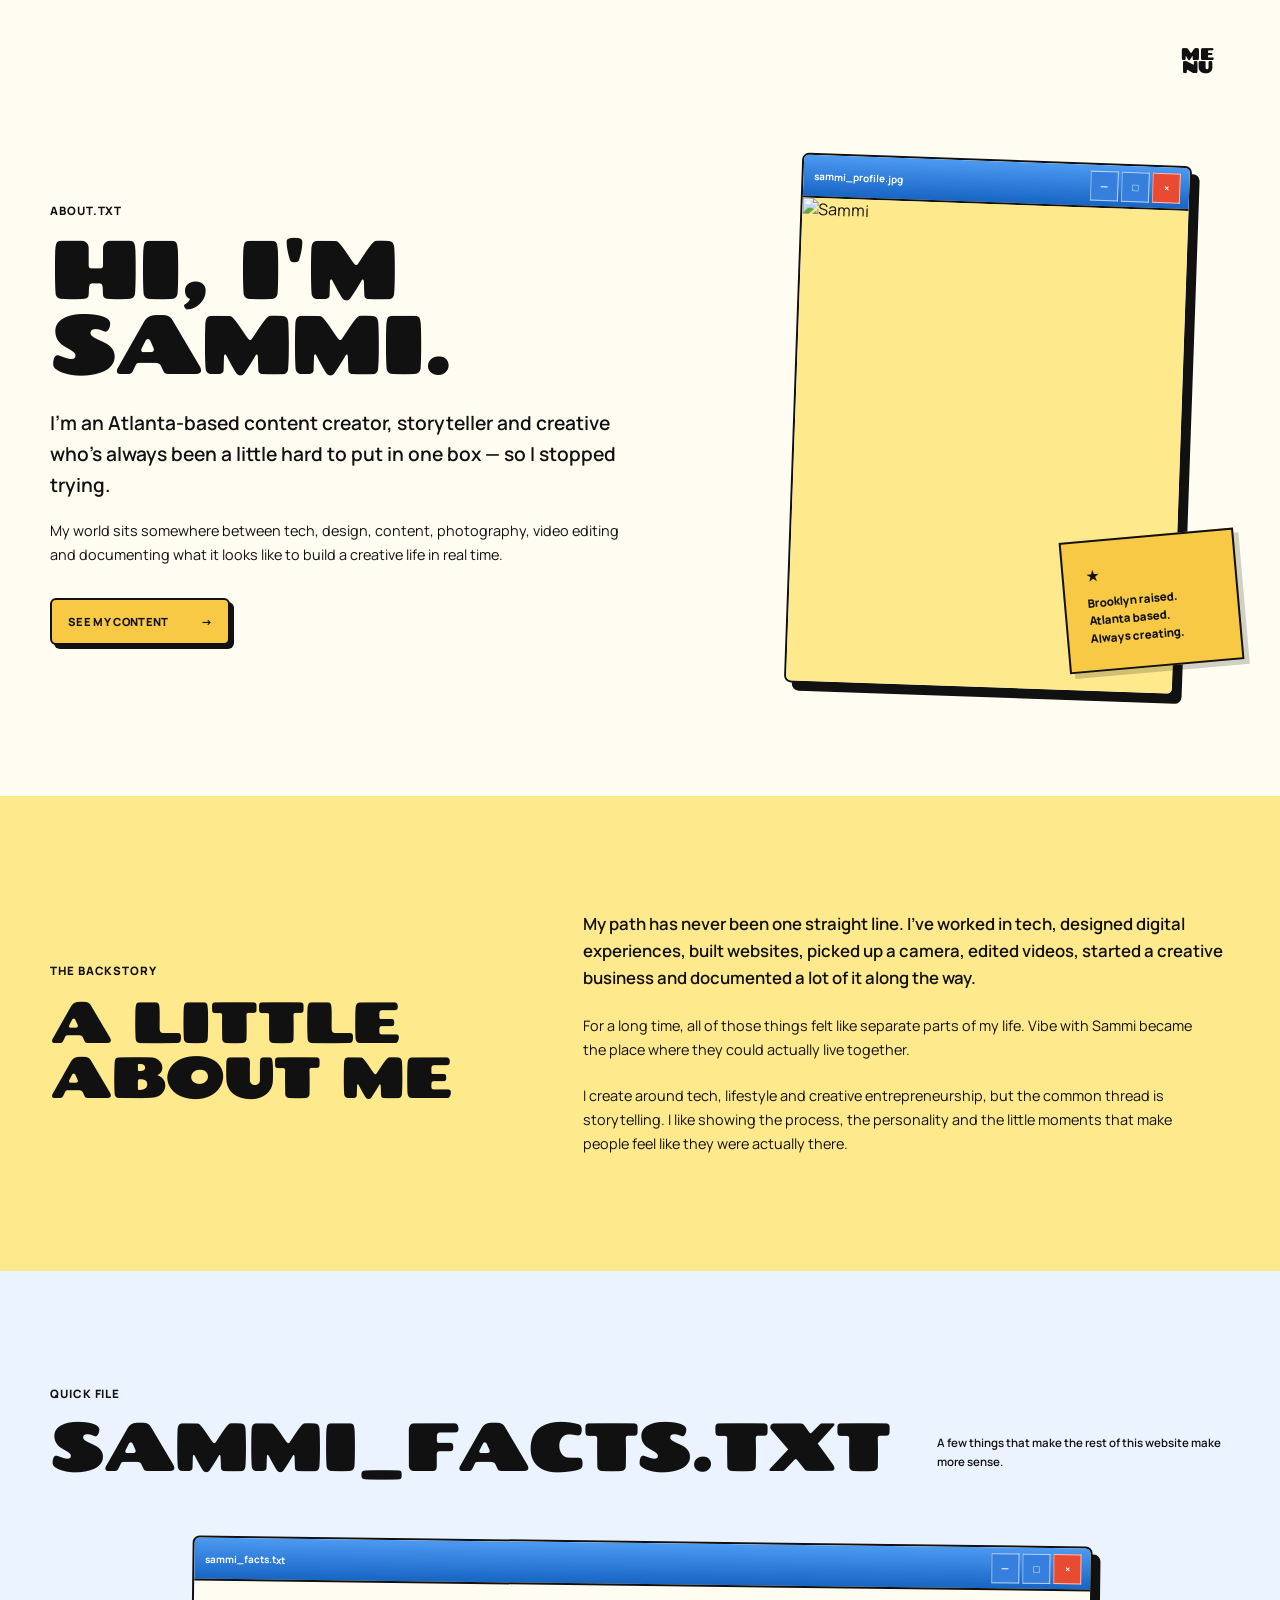
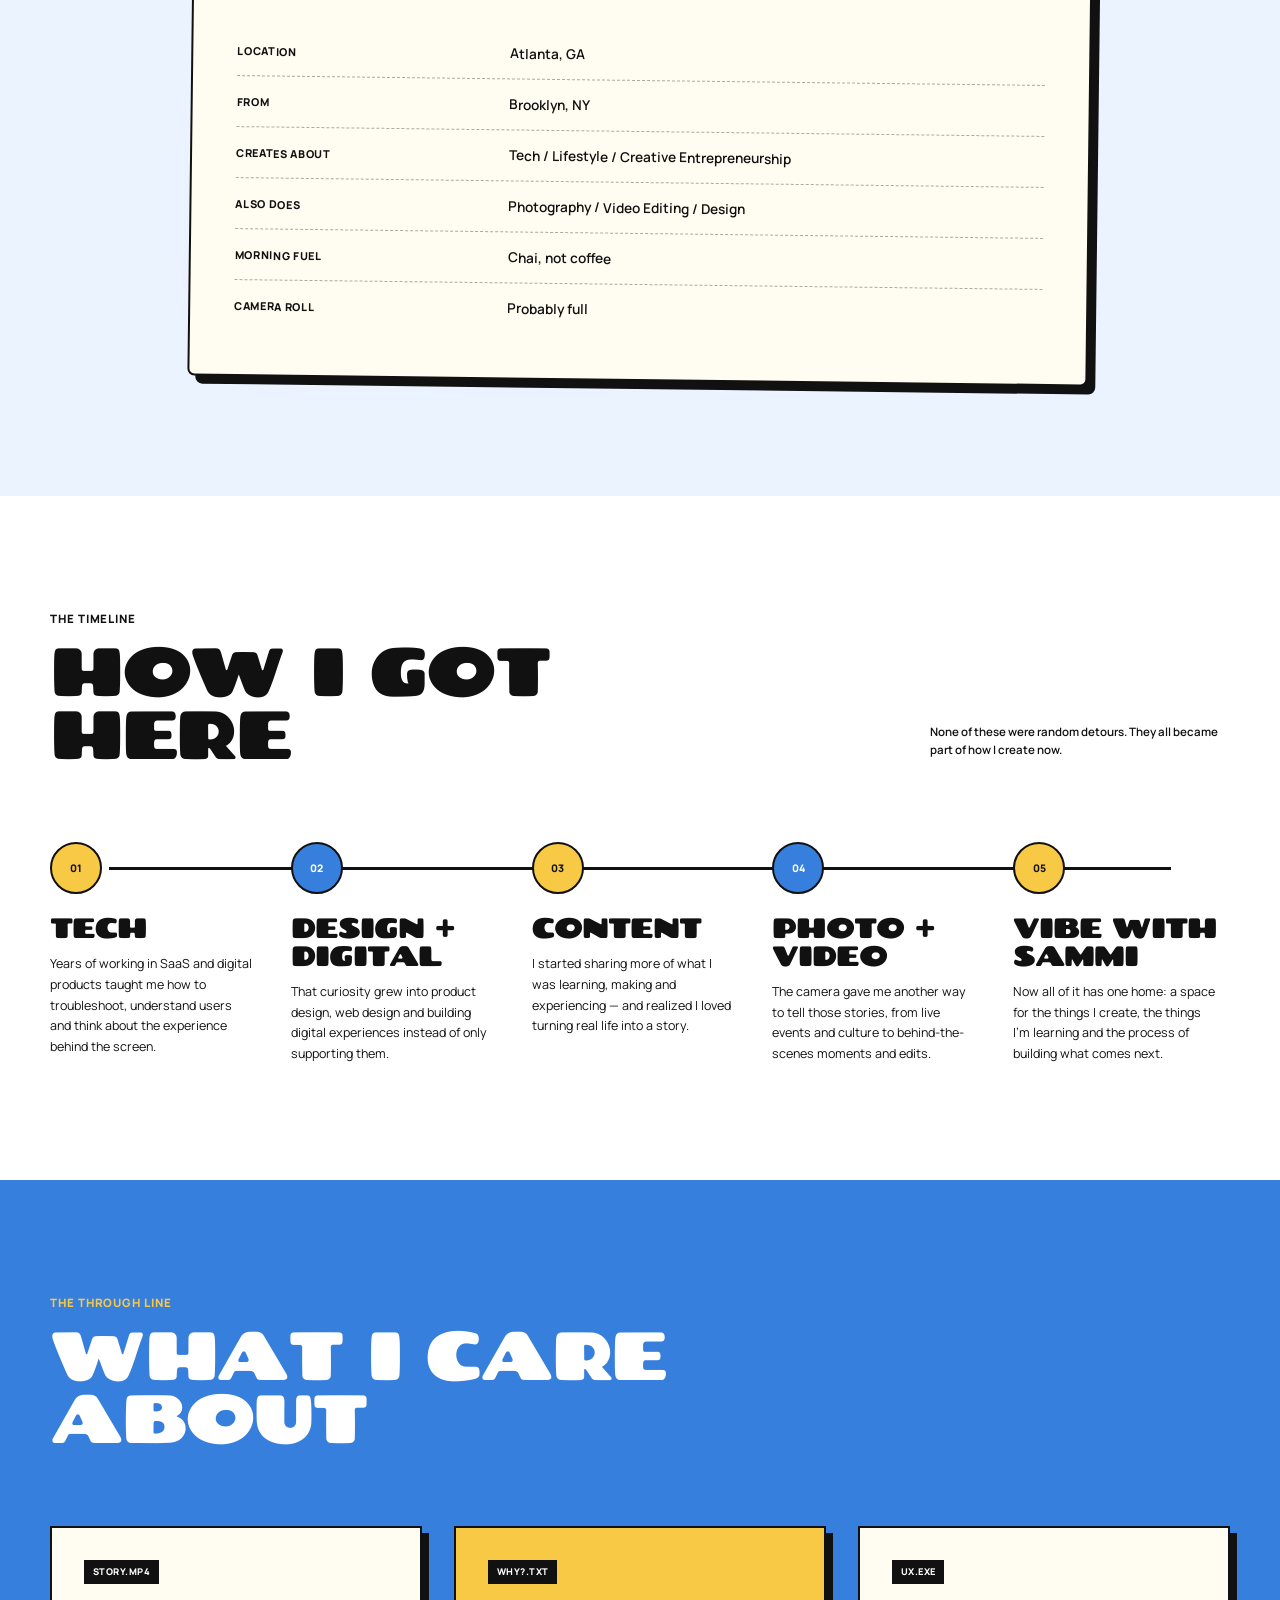
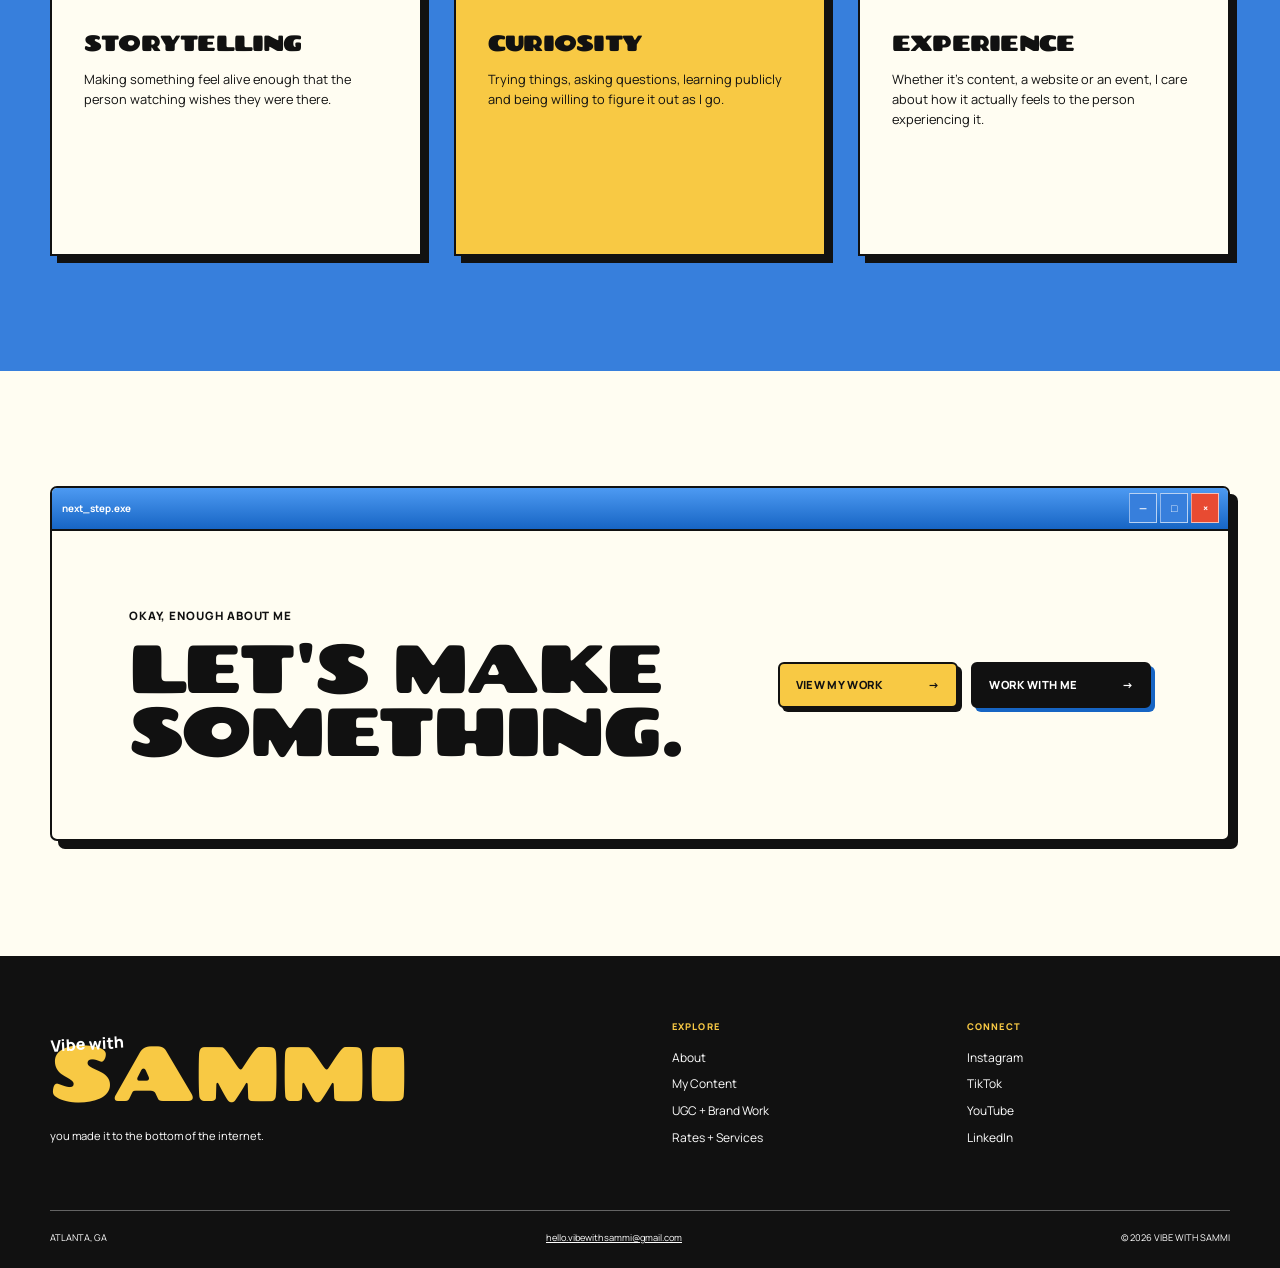
==== about.html @ 73b68e70 "about and content pages add" ====
<!DOCTYPE html>
<html lang="en">
<head>
  <meta charset="UTF-8">
  <meta name="viewport" content="width=device-width, initial-scale=1.0">
  <title>About | Vibe With Sammi</title>
  <link rel="preconnect" href="https://fonts.googleapis.com">
  <link rel="preconnect" href="https://fonts.gstatic.com" crossorigin>
  <link href="https://fonts.googleapis.com/css2?family=Chango&family=Manrope:wght@400;500;600;700;800&display=swap" rel="stylesheet">
  <link rel="stylesheet" href="style.css">
</head>
<body class="about-page">
  <header class="page-header">
<nav class="site-nav" aria-label="Main navigation">

      <div class="nav-shell">

        <div class="nav-panel" id="mainNav">

          <a href="index.html" class="nav-link">

            Home

          </a>

          <a href="about.html" class="nav-link active">

            About

          </a>

          <div class="nav-dropdown">

            <button

              class="nav-link recent-trigger"

              type="button"

              aria-expanded="false"

              aria-controls="recentWorkMenu"

            >

              Recent Work

              <span class="nav-arrow">⌄</span>

            </button>

            <div

              class="recent-dropdown"

              id="recentWorkMenu"

            >

              <a href="content.html">

                My Content

              </a>

              <a href="ugc.html">

                UGC + Brand Work

              </a>

            </div>

          </div>

          <a href="services.html" class="nav-link">

            Rates + Services

          </a>

          <a href="media-kit.html" class="nav-link">

            Media Kit

          </a>

          <a href="contact.html" class="nav-link">

            Contact

          </a>

        </div>

        <button

          class="menu-toggle"

          type="button"

          aria-label="Open navigation"

          aria-controls="mainNav"

          aria-expanded="false"

        >

          <span>ME</span>

          <span>NU</span>

        </button>

      </div>

    </nav>
  </header>

  <main class="page-main">
    <section class="page-hero about-page-hero">
      <div class="page-shell about-hero-grid">
        <div class="page-hero-copy">
          <span class="section-eyebrow">ABOUT.TXT</span>
          <h1>HI, I'M<br>SAMMI.</h1>
          <p class="lead-copy">I'm an Atlanta-based content creator, storyteller and creative who's always been a little hard to put in one box — so I stopped trying.</p>
          <p>My world sits somewhere between tech, design, content, photography, video editing and documenting what it looks like to build a creative life in real time.</p>
          <div class="button-row">
            <a href="content.html" class="xp-button">SEE MY CONTENT <span>→</span></a>
          </div>
        </div>
        <div class="about-hero-visual">
          <div class="xp-window about-profile-window">
            <div class="xp-window-bar">
              <span>sammi_profile.jpg</span>
              <div class="xp-window-controls" aria-hidden="true"><span>—</span><span>□</span><span>×</span></div>
            </div>
            <div class="about-profile-image">
              <img src="assets/images/sammi-about.jpg" alt="Sammi">
            </div>
          </div>
          <div class="sticky-note about-hero-note"><span>★</span><p>Brooklyn raised.<br>Atlanta based.<br>Always creating.</p></div>
        </div>
      </div>
    </section>

    <section class="page-section story-section">
      <div class="page-shell split-section">
        <div>
          <span class="section-eyebrow">THE BACKSTORY</span>
          <h2>A LITTLE<br>ABOUT ME</h2>
        </div>
        <div class="body-stack">
          <p class="lead-copy">My path has never been one straight line. I've worked in tech, designed digital experiences, built websites, picked up a camera, edited videos, started a creative business and documented a lot of it along the way.</p>
          <p>For a long time, all of those things felt like separate parts of my life. Vibe with Sammi became the place where they could actually live together.</p>
          <p>I create around tech, lifestyle and creative entrepreneurship, but the common thread is storytelling. I like showing the process, the personality and the little moments that make people feel like they were actually there.</p>
        </div>
      </div>
    </section>

    <section class="page-section facts-section">
      <div class="page-shell">
        <div class="section-heading-row">
          <div><span class="section-eyebrow">QUICK FILE</span><h2>SAMMI_FACTS.TXT</h2></div>
          <p class="section-side-copy">A few things that make the rest of this website make more sense.</p>
        </div>
        <div class="xp-window facts-window">
          <div class="xp-window-bar">
            <span>sammi_facts.txt</span>
            <div class="xp-window-controls" aria-hidden="true"><span>—</span><span>□</span><span>×</span></div>
          </div>
          <dl class="facts-list">
            <div><dt>LOCATION</dt><dd>Atlanta, GA</dd></div>
            <div><dt>FROM</dt><dd>Brooklyn, NY</dd></div>
            <div><dt>CREATES ABOUT</dt><dd>Tech / Lifestyle / Creative Entrepreneurship</dd></div>
            <div><dt>ALSO DOES</dt><dd>Photography / Video Editing / Design</dd></div>
            <div><dt>MORNING FUEL</dt><dd>Chai, not coffee</dd></div>
            <div><dt>CAMERA ROLL</dt><dd>Probably full</dd></div>
          </dl>
        </div>
      </div>
    </section>

    <section class="page-section journey-section">
      <div class="page-shell">
        <div class="section-heading-row">
          <div><span class="section-eyebrow">THE TIMELINE</span><h2>HOW I GOT<br>HERE</h2></div>
          <p class="section-side-copy">None of these were random detours. They all became part of how I create now.</p>
        </div>
        <div class="journey-track">
          <article class="journey-step"><span class="step-number">01</span><h3>TECH</h3><p>Years of working in SaaS and digital products taught me how to troubleshoot, understand users and think about the experience behind the screen.</p></article>
          <article class="journey-step"><span class="step-number">02</span><h3>DESIGN + DIGITAL</h3><p>That curiosity grew into product design, web design and building digital experiences instead of only supporting them.</p></article>
          <article class="journey-step"><span class="step-number">03</span><h3>CONTENT</h3><p>I started sharing more of what I was learning, making and experiencing — and realized I loved turning real life into a story.</p></article>
          <article class="journey-step"><span class="step-number">04</span><h3>PHOTO + VIDEO</h3><p>The camera gave me another way to tell those stories, from live events and culture to behind-the-scenes moments and edits.</p></article>
          <article class="journey-step"><span class="step-number">05</span><h3>VIBE WITH SAMMI</h3><p>Now all of it has one home: a space for the things I create, the things I'm learning and the process of building what comes next.</p></article>
        </div>
      </div>
    </section>

    <section class="page-section values-section">
      <div class="page-shell">
        <div class="section-heading-row"><div><span class="section-eyebrow">THE THROUGH LINE</span><h2>WHAT I CARE<br>ABOUT</h2></div></div>
        <div class="three-card-grid">
          <article class="feature-card"><span class="card-file">STORY.MP4</span><h3>STORYTELLING</h3><p>Making something feel alive enough that the person watching wishes they were there.</p></article>
          <article class="feature-card"><span class="card-file">WHY?.TXT</span><h3>CURIOSITY</h3><p>Trying things, asking questions, learning publicly and being willing to figure it out as I go.</p></article>
          <article class="feature-card"><span class="card-file">UX.EXE</span><h3>EXPERIENCE</h3><p>Whether it's content, a website or an event, I care about how it actually feels to the person experiencing it.</p></article>
        </div>
      </div>
    </section>

    <section class="page-section about-cta-section">
      <div class="page-shell">
        <div class="xp-window cta-window">
          <div class="xp-window-bar"><span>next_step.exe</span><div class="xp-window-controls" aria-hidden="true"><span>—</span><span>□</span><span>×</span></div></div>
          <div class="cta-window-content">
            <div><span class="section-eyebrow">OKAY, ENOUGH ABOUT ME</span><h2>LET'S MAKE<br>SOMETHING.</h2></div>
            <div class="cta-actions"><a href="content.html" class="xp-button">VIEW MY WORK <span>→</span></a><a href="contact.html" class="xp-button xp-button-dark">WORK WITH ME <span>→</span></a></div>
          </div>
        </div>
      </div>
    </section>
  </main>

<footer class="site-footer">

    <div class="footer-shell">

      <div class="footer-brand">

        <span class="footer-script">

          Vibe with

        </span>

        <strong>

          SAMMI

        </strong>

        <p>

          you made it to the bottom of the internet.

        </p>

      </div>

      <div class="footer-links">

        <div>

          <span>EXPLORE</span>

          <a href="about.html">About</a>

          <a href="content.html">My Content</a>

          <a href="ugc.html">UGC + Brand Work</a>

          <a href="services.html">Rates + Services</a>

        </div>

        <div>

          <span>CONNECT</span>

          <a href="#">Instagram</a>

          <a href="#">TikTok</a>

          <a href="#">YouTube</a>

          <a href="#">LinkedIn</a>

        </div>

      </div>

      <div class="footer-bottom">

        <span>

          ATLANTA, GA

        </span>

        <a href="mailto:hello.vibewithsammi@gmail.com">

          hello.vibewithsammi@gmail.com

        </a>

        <span>

          © 2026 VIBE WITH SAMMI

        </span>

      </div>

    </div>

  </footer>
  <script src="main.js"></script>
</body>
</html>
---- style.css ----
/* =========================

   VARIABLES

========================== */

:root {
  --blue: #377fdc;

  --blue-dark: #1765c4;

  --blue-light: #71b4ed;

  --yellow: #f8c944;

  --yellow-light: #ffe98d;

  --yellow-dark: #dba81d;

  --cream: #fffdf2;

  --white: #ffffff;

  --black: #111111;

  --display: "Chango", sans-serif;

  --body: "Manrope", sans-serif;

  --border: 2px solid var(--black);

  /* Global type + layout scale */
  --text-body: 0.9rem;
  --text-small: 0.72rem;
  --text-h1: clamp(3rem, 6.5vw, 6.6rem);
  --text-h2: clamp(2.6rem, 5.3vw, 5rem);
  --text-h3: clamp(1.45rem, 2.2vw, 2.2rem);
  --section-space: clamp(5rem, 9vw, 8rem);
  --content-width: 1180px;
}

/* =========================

     RESET

  ========================== */

* {
  box-sizing: border-box;
}

html {
  scroll-behavior: smooth;
}

body {
  margin: 0;

  font-family: var(--body);

  background: var(--blue);

  color: var(--black);
}

button,
a {
  font: inherit;
}

a {
  color: inherit;
}

/* =========================
   GLOBAL TYPOGRAPHY
========================== */

h1,
h2,
h3,
p {
  margin-top: 0;
}

h1,
h2,
h3 {
  font-family: var(--display);
  font-weight: 400;
  letter-spacing: -0.035em;
}

h1 {
  font-size: var(--text-h1);
  line-height: 0.9;
}

h2 {
  font-size: var(--text-h2);
  line-height: 0.93;
}

h3 {
  font-size: var(--text-h3);
  line-height: 0.98;
}

p {
  font-family: var(--body);
  font-size: var(--text-body);
  line-height: 1.65;
}

/* =========================

     HERO

  ========================== */

.hero {
  position: relative;

  min-height: 100vh;

  /*

      Extra top space keeps the menu

      separate from the hero window.

    */

  padding: 7.25rem clamp(1.25rem, 4vw, 4rem) 3rem;

  overflow: hidden;

  background:
    linear-gradient(rgba(36, 112, 211, 0.08), rgba(36, 112, 211, 0.08)),
    url("assets/hero-background.png") center / cover no-repeat;
}

/* =========================

   NAVIGATION

========================== */

.site-nav {
  position: absolute;

  z-index: 5000;

  top: 1.75rem;

  right: clamp(1.25rem, 4vw, 4rem);

  height: 64px;

  display: flex;

  align-items: center;

  justify-content: flex-end;
}

.nav-shell {
  position: relative;

  display: flex;

  align-items: center;

  justify-content: flex-end;

  height: 64px;
}

.menu-toggle {
  position: relative;

  z-index: 5002;

  flex: 0 0 62px;

  display: flex;

  flex-direction: column;

  align-items: center;

  justify-content: center;

  width: 62px;

  height: 62px;

  padding: 0;

  border: 2px solid transparent;

  border-radius: 8px;

  background: transparent;

  color: var(--white);

  font-family: var(--display);

  font-size: 1.08rem;

  line-height: 0.78;

  cursor: pointer;

  touch-action: manipulation;

  transition:
    color 180ms ease,
    background 220ms ease,
    border-color 220ms ease,
    box-shadow 220ms ease,
    transform 220ms ease;
}

.menu-toggle span {
  display: block;
}

.nav-panel {
  position: relative;

  z-index: 5001;

  display: flex;

  align-items: center;

  justify-content: flex-end;

  gap: 0.15rem;

  max-width: 0;

  height: 52px;

  margin-right: 10px;

  padding: 0;

  overflow: hidden;

  background: var(--white);

  border: 0 solid var(--black);

  border-radius: 15px;

  box-shadow: none;

  opacity: 0;

  visibility: hidden;

  transform: translateX(24px) scaleX(0.92);

  transform-origin: right center;

  pointer-events: none;

  transition:
    max-width 520ms cubic-bezier(0.22, 1, 0.36, 1),
    padding 520ms cubic-bezier(0.22, 1, 0.36, 1),
    opacity 180ms ease,
    transform 520ms cubic-bezier(0.22, 1, 0.36, 1),
    border-width 180ms ease,
    box-shadow 300ms ease,
    visibility 0s linear 520ms;
}

.nav-link {
  position: relative;

  display: flex;

  align-items: center;

  justify-content: center;

  flex-shrink: 0;

  height: 34px;

  padding: 0 0.7rem;

  border: 0;

  border-radius: 7px;

  background: transparent;

  color: var(--black);

  font-family: var(--body);

  font-size: 0.68rem;

  font-weight: 700;

  text-decoration: none;

  white-space: nowrap;

  cursor: pointer;

  opacity: 0;

  transform: translateX(16px);

  transition:
    opacity 180ms ease,
    transform 280ms ease,
    background 150ms ease;
}

.nav-link:hover,
.nav-link.active {
  background: var(--yellow);
}

.nav-dropdown {
  position: relative;

  flex-shrink: 0;
}

.recent-trigger {
  gap: 0.35rem;
}

.nav-arrow {
  display: inline-block;

  transition: transform 180ms ease;
}

.recent-dropdown {
  position: absolute;

  z-index: 5100;

  top: 100%;

  left: 50%;

  width: 205px;

  margin-top: 0;

  padding: 0.7rem 0.45rem 0.45rem;

  background: var(--yellow);

  border: 2px solid var(--black);

  border-radius: 9px;

  box-shadow: 5px 5px 0 var(--black);

  opacity: 0;

  visibility: hidden;

  transform: translateX(-50%) translateY(-5px) rotate(-1deg);

  pointer-events: none;

  transition:
    opacity 160ms ease,
    transform 180ms ease,
    visibility 0s linear 180ms;
}

.recent-dropdown::before {
  content: "";

  position: absolute;

  top: -12px;

  left: 0;

  width: 100%;

  height: 14px;

  background: transparent;
}

.recent-dropdown a {
  position: relative;

  z-index: 2;

  display: block;

  padding: 0.7rem 0.75rem;

  border-radius: 6px;

  color: var(--black);

  font-size: 0.72rem;

  font-weight: 700;

  text-decoration: none;
}

.recent-dropdown a:hover {
  background: var(--white);
}

/* DESKTOP: hover only. Click does not pin the menu. */

@media (min-width: 951px) {
  .site-nav:hover .nav-panel {
    max-width: 760px;

    padding: 0 0.9rem;

    overflow: visible;

    border-width: 2px;

    box-shadow: 6px 6px 0 rgba(0, 0, 0, 0.18);

    opacity: 1;

    visibility: visible;

    transform: translateX(0) scaleX(1);

    pointer-events: auto;

    transition:
      max-width 520ms cubic-bezier(0.22, 1, 0.36, 1),
      padding 520ms cubic-bezier(0.22, 1, 0.36, 1),
      opacity 160ms ease,
      transform 520ms cubic-bezier(0.22, 1, 0.36, 1),
      border-width 180ms ease,
      box-shadow 300ms ease,
      visibility 0s;
  }

  .site-nav:hover .menu-toggle {
    background: var(--yellow);

    color: var(--black);

    border-color: var(--black);

    box-shadow: 4px 4px 0 rgba(0, 0, 0, 0.2);

    transform: rotate(2deg);
  }

  .site-nav:hover .nav-link {
    opacity: 1;

    transform: translateX(0);
  }

  .site-nav:hover .nav-panel > :nth-child(1) {
    transition-delay: 110ms;
  }

  .site-nav:hover .nav-panel > :nth-child(2) {
    transition-delay: 150ms;
  }

  .site-nav:hover .nav-panel > :nth-child(3) .nav-link {
    transition-delay: 190ms;
  }

  .site-nav:hover .nav-panel > :nth-child(4) {
    transition-delay: 230ms;
  }

  .site-nav:hover .nav-panel > :nth-child(5) {
    transition-delay: 270ms;
  }

  .site-nav:hover .nav-panel > :nth-child(6) {
    transition-delay: 310ms;
  }

  .nav-dropdown:hover .nav-arrow {
    transform: rotate(180deg);
  }

  .nav-dropdown:hover .recent-dropdown {
    opacity: 1;

    visibility: visible;

    transform: translateX(-50%) translateY(0) rotate(-1deg);

    pointer-events: auto;

    transition:
      opacity 160ms ease,
      transform 180ms ease,
      visibility 0s;
  }
}

@media (min-width: 951px) and (max-width: 1100px) {
  .site-nav:hover .nav-panel {
    max-width: calc(100vw - 150px);
  }

  .nav-link {
    padding: 0 0.45rem;

    font-size: 0.61rem;
  }
}

/* TABLET + MOBILE: tap/click only. */

@media (max-width: 950px) {
  .site-nav {
    top: 0.75rem;

    right: 1rem;

    display: block;

    width: auto;

    height: auto;
  }

  .nav-shell {
    display: block;

    width: 54px;

    height: 54px;
  }

  .menu-toggle {
    width: 54px;

    height: 54px;

    flex: none;

    background: transparent;

    color: var(--white);

    border-color: transparent;

    box-shadow: none;

    font-size: 0.95rem;

    transform: none;
  }

  .menu-toggle:hover {
    background: transparent;

    color: var(--white);

    border-color: transparent;

    box-shadow: none;

    transform: none;
  }

  .site-nav.open .menu-toggle,
  .site-nav.open .menu-toggle:hover {
    background: var(--yellow);

    color: var(--black);

    border-color: var(--black);

    box-shadow: 4px 4px 0 rgba(0, 0, 0, 0.2);

    transform: rotate(2deg);
  }

  .nav-panel {
    position: absolute;

    top: 64px;

    right: 0;

    display: flex;

    flex-direction: column;

    align-items: stretch;

    gap: 0.15rem;

    width: min(310px, calc(100vw - 2rem));

    min-width: min(310px, calc(100vw - 2rem));

    max-width: min(310px, calc(100vw - 2rem));

    height: auto;

    margin: 0;

    padding: 0.6rem;

    overflow: hidden;

    background: var(--white);

    border: 2px solid var(--black);

    border-radius: 12px;

    box-shadow: 5px 5px 0 rgba(0, 0, 0, 0.2);

    opacity: 0;

    visibility: hidden;

    pointer-events: none;

    transform: translateY(-10px) scale(0.96);

    transform-origin: top right;

    transition:
      opacity 180ms ease,
      transform 220ms cubic-bezier(0.22, 1, 0.36, 1),
      visibility 0s linear 220ms;
  }

  .site-nav.open .nav-panel {
    opacity: 1;

    visibility: visible;

    pointer-events: auto;

    transform: translateY(0) scale(1);

    transition:
      opacity 180ms ease,
      transform 220ms cubic-bezier(0.22, 1, 0.36, 1),
      visibility 0s;
  }

  .nav-link,
  .site-nav.open .nav-link {
    display: flex;

    align-items: center;

    justify-content: flex-start;

    width: 100%;

    min-height: 44px;

    height: auto;

    padding: 0.7rem 0.85rem;

    border-radius: 7px;

    font-size: 0.78rem;

    opacity: 1;

    transform: none;

    transition: background 150ms ease;
  }

  .nav-link.active {
    background: var(--yellow);
  }

  .nav-dropdown {
    position: relative;

    width: 100%;
  }

  .recent-trigger {
    justify-content: space-between;
  }

  .nav-arrow {
    margin-left: auto;
  }

  .nav-dropdown.open .nav-arrow {
    transform: rotate(180deg);
  }

  .recent-dropdown {
    position: relative;

    top: auto;

    right: auto;

    left: auto;

    width: 100%;

    max-height: 0;

    margin: 0;

    padding: 0 0.35rem;

    overflow: hidden;

    background: var(--yellow);

    border: 0;

    border-radius: 7px;

    box-shadow: none;

    opacity: 1;

    visibility: visible;

    pointer-events: none;

    transform: none;

    transition:
      max-height 250ms ease,
      padding 250ms ease,
      margin 250ms ease;
  }

  .recent-dropdown::before {
    display: none;
  }

  .nav-dropdown.open .recent-dropdown {
    max-height: 160px;

    margin-top: 0.2rem;

    padding: 0.35rem;

    pointer-events: auto;
  }

  .recent-dropdown a {
    display: block;

    width: 100%;

    padding: 0.7rem 0.75rem;

    border-radius: 6px;

    font-size: 0.72rem;
  }
}

/* =========================

     HERO WINDOW

  ========================== */

.hero-window {
  position: relative;

  display: grid;

  grid-template-columns:
    minmax(0, 0.9fr)
    minmax(420px, 1.1fr);

  width: min(1250px, 100%);

  min-height: 650px;

  margin: 0 auto;

  background: rgba(54, 143, 223, 0.58);

  border: 2px solid rgba(255, 255, 255, 0.3);

  border-radius: 22px;

  box-shadow: 12px 12px 0 rgba(0, 0, 0, 0.12);

  -webkit-backdrop-filter: blur(5px);

  backdrop-filter: blur(5px);

  overflow: visible;
}

/* =========================

     HERO COPY

  ========================== */

.hero-copy {
  position: relative;

  z-index: 5;

  display: flex;

  flex-direction: column;

  justify-content: space-between;

  padding: clamp(3rem, 7vw, 6rem) 2rem 3rem clamp(2rem, 6vw, 5rem);
}

.hero-heading {
  position: relative;

  max-width: 100%;
}

.hero-script {
  display: block;

  margin-bottom: 0.25rem;

  font-size: clamp(1.6rem, 3vw, 2.7rem);

  font-weight: 500;

  letter-spacing: -0.04em;
}

.hero-heading h1 {
  margin: 0;
}

/* =========================

     HERO DETAILS

  ========================== */

.hero-details {
  display: grid;

  gap: 1.4rem;

  margin-top: 3.5rem;

  font-size: clamp(1rem, 1.6vw, 1.3rem);
}

.hero-details p {
  margin: 0;
}

.location {
  display: flex;

  align-items: center;

  gap: 0.55rem;

  font-weight: 600;
}

.location span {
  font-size: 1.6rem;
}

.niches {
  max-width: 390px;

  line-height: 1.45;
}

.hero-email {
  width: fit-content;

  color: var(--black);

  font-weight: 500;

  text-decoration-thickness: 1px;

  text-underline-offset: 5px;
}

/* =========================

     SOCIALS

  ========================== */

.hero-socials {
  display: flex;

  gap: 0.65rem;

  margin-top: 2.5rem;
}

.hero-socials a {
  display: grid;

  place-items: center;

  width: 43px;

  height: 43px;

  background: var(--yellow);

  border: var(--border);

  border-radius: 8px;

  box-shadow: 3px 3px 0 var(--black);

  color: var(--black);

  font-size: 0.68rem;

  font-weight: 800;

  text-decoration: none;

  transition:
    transform 150ms ease,
    box-shadow 150ms ease;
}

.hero-socials a:hover {
  transform: translate(3px, 3px) rotate(-3deg);

  box-shadow: none;
}

/* =========================================================
   HERO VISUAL
========================================================= */



.content-hero-window {
  position: relative;

  width: 100%;

  margin-left: auto;

  transform: rotate(1.5deg);
}

.content-hero-image {
  position: relative;

  width: 100%;

  aspect-ratio: 4 / 3;

  overflow: hidden;

  background: var(--black);
}

.content-hero-image img {
  display: block;

  width: 100%;
  height: 100%;

  object-fit: cover;
}


/* Sticky note */

.content-hero-note {
  position: absolute;

  z-index: 4;

  right: -0.5rem;
  bottom: 0;

  width: 165px;

  padding: 1.15rem;

  background: var(--yellow);

  border: 2px solid var(--black);

  box-shadow:
    5px 5px 0 var(--black);

  transform: rotate(-5deg);
}

.content-hero-note span {
  display: block;

  margin-bottom: 0.5rem;
}

.content-hero-note p {
  margin: 0;

  color: var(--black);

  font-size: 0.7rem;
  font-weight: 800;
  line-height: 1.5;
}

/* =========================
     HERO VISUAL
========================== */

.hero-visual {
  position: relative;
  min-height: 650px;
}

/* =========================

     PHOTO WINDOW

  ========================== */

.photo-window {
  --mouse-x: 0px;

  --mouse-y: 0px;

  position: absolute;

  z-index: 4;

  top: 11%;

  left: 52%;

  width: min(350px, 62%);

  background: var(--cream);

  border: var(--border);

  box-shadow: 8px 8px 0 rgba(0, 0, 0, 0.22);

  transform: translateX(calc(-50% + var(--mouse-x))) translateY(var(--mouse-y))
    rotate(1.5deg);

  transition: transform 220ms ease;
}

.photo-window:hover {
  transform: translateX(calc(-50% + var(--mouse-x)))
    translateY(calc(var(--mouse-y) - 5px)) rotate(0deg);
}

.photo-window-bar {
  display: flex;

  justify-content: space-between;

  align-items: center;

  height: 31px;

  padding-left: 0.5rem;

  background: linear-gradient(
    to bottom,

    #4d9af2,
    #1464c7
  );

  border-bottom: 2px solid var(--black);

  color: var(--white);

  font-size: 0.62rem;

  font-weight: 700;
}

.photo-title {
  display: flex;

  align-items: center;

  gap: 0.35rem;
}

.tiny-image-icon {
  width: 11px;

  height: 9px;

  background: var(--yellow);

  border: 1px solid var(--white);
}

.photo-controls {
  display: flex;

  height: 100%;
}

.photo-controls span {
  display: grid;

  place-items: center;

  width: 27px;

  border-left: 1px solid rgba(255, 255, 255, 0.5);
}

.photo-controls span:last-child {
  background: #e84b32;
}

.photo-container {
  aspect-ratio: 4 / 5;

  overflow: hidden;
}

.photo-container img {
  display: block;

  width: 100%;

  height: 100%;

  object-fit: cover;

  object-position: center;
}

/* =========================

     WELCOME POPUP

  ========================== */

.mini-window {
  position: absolute;

  z-index: 20;

  background: var(--cream);

  border: var(--border);

  border-radius: 6px;

  box-shadow: 4px 4px 0 rgba(0, 0, 0, 0.25);
}

.welcome-window {
  top: 5%;

  right: -2%;

  transform: rotate(2deg);

  animation: floatWindow 4s ease-in-out infinite;
}

.welcome-window.popup-closing {
  opacity: 0;

  transform: translateY(-10px) scale(0.9);

  transition:
    opacity 180ms ease,
    transform 180ms ease;
}

.mini-window-bar {
  display: flex;

  justify-content: space-between;

  align-items: center;

  padding: 0.28rem 0.35rem 0.28rem 0.5rem;

  background: var(--blue-dark);

  color: var(--white);

  font-size: 0.58rem;

  font-weight: 700;
}

.mini-window-bar button {
  display: grid;

  place-items: center;

  width: 18px;

  height: 18px;

  padding: 0;

  border: 1px solid var(--white);

  background: #e84931;

  color: var(--white);

  cursor: pointer;
}

.mini-window-content {
  display: flex;

  align-items: center;

  gap: 0.5rem;

  padding: 0.7rem 0.9rem;

  font-size: 0.68rem;

  font-weight: 600;

  white-space: nowrap;
}

.status-dot {
  flex-shrink: 0;

  width: 8px;

  height: 8px;

  background: #3fd16d;

  border: 1px solid var(--black);

  border-radius: 50%;
}

/* =========================

     NOTIFICATION

  ========================== */

.desktop-notification {
  position: absolute;

  z-index: 9;

  right: 1%;

  top: 49%;

  display: flex;

  align-items: center;

  gap: 0.7rem;

  width: 215px;

  padding: 0.7rem;

  background: var(--cream);

  border: var(--border);

  box-shadow: 5px 5px 0 rgba(0, 0, 0, 0.2);

  transform: rotate(3deg);

  transition: transform 180ms ease;
}

.desktop-notification:hover {
  transform: translateY(-4px) rotate(1deg);
}

.notification-icon {
  display: grid;

  flex: 0 0 auto;

  place-items: center;

  width: 31px;

  height: 31px;

  background: var(--yellow);

  border: 2px solid var(--black);

  border-radius: 50%;

  font-family: var(--display);

  font-size: 0.8rem;
}

.desktop-notification strong,
.desktop-notification span {
  display: block;
}

.desktop-notification strong {
  margin-bottom: 0.15rem;

  font-size: 0.65rem;
}

.desktop-notification span {
  font-size: 0.55rem;

  line-height: 1.35;
}

/* =========================

     FOLDER AREA

  ========================== */

.folder-area {
  position: absolute;

  z-index: 15;

  right: 2%;

  bottom: 4%;

  left: 0;

  display: flex;

  align-items: flex-end;

  justify-content: center;

  gap: clamp(1.5rem, 4vw, 3.5rem);
}

/* =========================

     DESKTOP FOLDER

  ========================== */

.desktop-folder {
  position: relative;

  display: flex;

  flex-direction: column;

  align-items: center;

  gap: 0.65rem;

  width: 120px;

  color: var(--black);

  text-decoration: none;

  transition: transform 200ms ease;
}

.desktop-folder:hover {
  transform: translateY(-9px) rotate(-2deg);
}

.folder {
  position: relative;

  width: 105px;

  height: 80px;
}

/* =========================

     FOLDER BACK

  ========================== */

.folder-back {
  position: absolute;

  bottom: 0;

  left: 0;

  width: 100%;

  height: 67px;

  background: var(--yellow-dark);

  border: var(--border);

  border-radius: 5px 7px 6px 6px;
}

.folder-back::before {
  content: "";

  position: absolute;

  top: -16px;

  left: -2px;

  width: 48px;

  height: 19px;

  background: var(--yellow-dark);

  border: 2px solid var(--black);

  border-bottom: 0;

  border-radius: 5px 6px 0 0;
}

/* =========================

     FOLDER FRONT

  ========================== */

.folder-front {
  position: absolute;

  z-index: 5;

  bottom: 0;

  left: 0;

  width: 100%;

  height: 58px;

  background: linear-gradient(180deg, #ffd966, var(--yellow));

  border: var(--border);

  border-radius: 5px 5px 7px 7px;

  transform-origin: bottom center;

  transition: transform 280ms cubic-bezier(0.2, 0.8, 0.2, 1);
}

/* =========================

     FILES INSIDE FOLDER

  ========================== */

.folder-files {
  position: absolute;

  z-index: 3;

  right: 9px;

  bottom: 25px;

  left: 9px;

  height: 55px;
}

.folder-file {
  position: absolute;

  left: 50%;

  display: flex;

  align-items: center;

  gap: 0.3rem;

  width: 87px;

  height: 47px;

  padding: 0.4rem;

  background: var(--cream);

  border: 1.5px solid var(--black);

  font-size: 0.46rem;

  font-weight: 700;

  transform: translateX(-50%) translateY(32px);

  transition: transform 300ms cubic-bezier(0.2, 0.9, 0.25, 1);
}

.file-one {
  z-index: 2;

  transform: translateX(-50%) translateY(32px) rotate(-3deg);
}

.file-two {
  z-index: 1;

  background: var(--yellow-light);

  transform: translateX(-50%) translateY(32px) rotate(4deg);
}

/* =========================

     OPEN FOLDER

  ========================== */

.desktop-folder:hover .folder-front,
.desktop-folder.folder-open .folder-front {
  transform: perspective(180px) rotateX(-28deg) translateY(7px);
}

.desktop-folder:hover .file-one,
.desktop-folder.folder-open .file-one {
  transform: translateX(-58%) translateY(-17px) rotate(-6deg);
}

.desktop-folder:hover .file-two,
.desktop-folder.folder-open .file-two {
  transform: translateX(-38%) translateY(-30px) rotate(7deg);
}

/* =========================

     FOLDER LABEL

  ========================== */

.folder-label {
  position: relative;

  padding: 0.18rem 0.35rem;

  font-size: 0.62rem;

  font-weight: 800;

  line-height: 1;

  text-align: center;
}

.desktop-folder:hover .folder-label {
  background: var(--blue-dark);

  color: var(--white);
}

/* =========================

     CLICK NOTE

  ========================== */

.click-note {
  position: absolute;

  right: 1%;

  bottom: 1%;

  display: flex;

  align-items: center;

  gap: 0.3rem;

  font-size: 0.6rem;

  font-weight: 700;

  transform: rotate(-4deg);
}

.cursor-arrow {
  font-size: 1.5rem;

  animation: cursorBounce 1.4s ease-in-out infinite;
}

/* =========================

     ANIMATIONS

  ========================== */

@keyframes floatWindow {
  0%,
  100% {
    transform: translateY(0) rotate(2deg);
  }

  50% {
    transform: translateY(-7px) rotate(1deg);
  }
}

@keyframes cursorBounce {
  0%,
  100% {
    transform: translate(0, 0);
  }

  50% {
    transform: translate(-4px, -4px);
  }
}

/* =========================

     SMALL DESKTOP / TABLET

     (hero sizing only)

  ========================== */

@media (max-width: 1100px) {
  /* .nav-link {

    padding: 0 0.45rem;

    font-size: 0.61rem;

  } */

  .hero-window {
    grid-template-columns:
      minmax(0, 0.9fr)
      minmax(380px, 1.1fr);
  }
}

@media (max-width: 950px) {
  .hero-window {
    grid-template-columns: 1fr;

    padding-bottom: 2rem;
  }

  .hero-copy {
    min-height: 540px;
  }

  .hero-visual {
    min-height: 620px;
  }
}

/* =========================

     MOBILE

     (hero/visual/folder sizing

     only — nav interaction is

     handled by the TOUCH /

     CLICK NAV block above,

     independent of width)

  ========================== */

@media (max-width: 700px) {
  .hero {
    min-height: 100svh;

    padding: 6rem 1rem 2rem;
  }

  /* HERO */

  .hero-window {
    display: block;

    width: 100%;

    border-radius: 16px;
  }

  .hero-heading h1 {
    font-size: clamp(2.3rem, 6vw, 3rem);;
  }

  .hero-copy {
    min-height: 0;

    padding: 3rem 1.5rem 2rem;
  }

  .hero-script {
  }

  .hero-details {
    margin-top: 2.5rem;
  }

  .hero-email {
    max-width: 100%;

    overflow-wrap: anywhere;
  }

  .hero-socials {
    margin-top: 2rem;
  }

  /* VISUAL */

  .hero-visual {
    min-height: 570px;
  }

  .photo-window {
    top: 5%;

    left: 52%;

    width: min(290px, 72%);
  }

  .desktop-notification {
    top: 48%;

    right: 0;

    width: 180px;
  }

  /* FOLDERS */

  .folder-area {
    right: 0;

    bottom: 5%;

    left: 0;

    gap: 0.4rem;
  }

  .desktop-folder {
    width: 95px;
  }

  .folder {
    width: 82px;

    height: 67px;
  }

  .folder-back {
    height: 55px;
  }

  .folder-back::before {
    top: -13px;

    width: 38px;

    height: 16px;
  }

  .folder-front {
    height: 48px;
  }

  .folder-file {
    width: 70px;
  }

  .folder-label {
  }

  .click-note {
    display: none;
  }

  .welcome-window {
    display: none;
  }
}

/* =========================

     VERY SMALL MOBILE

  ========================== */

@media (max-width: 430px) {
  .hero {
    padding: 5.5rem 0.75rem 2rem;
  }

  .hero-copy {
    padding: 2.5rem 1.15rem 2rem;
  }

  .hero-visual {
    min-height: 520px;
  }

  .photo-window {
    width: 250px;
  }

  .desktop-notification {
    top: 47%;

    width: 160px;
  }

  .folder-area {
    gap: 0;
  }

  .desktop-folder {
    width: 31%;
  }
}

/* =========================

     REDUCED MOTION

  ========================== */

@media (prefers-reduced-motion: reduce) {
  *,
  *::before,
  *::after {
    scroll-behavior: auto !important;

    animation-duration: 0.01ms !important;

    animation-iteration-count: 1 !important;

    transition-duration: 0.01ms !important;
  }
}

/* =========================================================

   HOMEPAGE — SHARED

========================================================= */

.home-main {
  position: relative;

  width: 100%;

  overflow: hidden;

  font-family: var(--body);

  color: var(--black);
}

.home-section-shell,
.footer-shell {
  width: min(var(--content-width), calc(100% - 3rem));

  margin: 0 auto;
}

.home-main h2,
.home-main h3,
.site-footer strong {
  margin: 0;
}

.section-eyebrow {
  display: inline-flex;

  align-items: center;

  gap: 0.4rem;

  margin-bottom: 1rem;

  font-size: 0.68rem;

  font-weight: 800;

  letter-spacing: 0.14em;

  text-transform: uppercase;
}

.section-eyebrow::before {
  content: "";

  width: 8px;

  height: 8px;

  background: var(--yellow);

  border: 1.5px solid var(--black);
}

.section-heading-row {
  display: flex;

  align-items: flex-end;

  justify-content: space-between;

  gap: 3rem;

  margin-bottom: 3rem;
}

.section-side-copy {
  width: min(300px, 100%);

  margin: 0 0 0.4rem;

  font-size: 0.9rem;

  line-height: 1.6;
}

.xp-button {
  display: inline-flex;

  align-items: center;

  justify-content: space-between;

  gap: 1rem;

  min-width: 180px;

  padding: 0.85rem 1rem;

  background: var(--yellow);

  color: var(--black);

  border: 2px solid var(--black);

  border-radius: 6px;

  box-shadow: 4px 4px 0 var(--black);

  font-family: var(--body);

  font-size: 0.7rem;

  font-weight: 800;

  text-decoration: none;

  letter-spacing: 0.03em;

  transition:
    transform 160ms ease,
    box-shadow 160ms ease;
}

.xp-button:hover {
  transform: translate(2px, 2px);

  box-shadow: 2px 2px 0 var(--black);
}

.xp-button-dark {
  background: var(--black);

  color: var(--white);

  box-shadow: 4px 4px 0 var(--blue-dark);
}

/* =========================================================

     WINDOWS BARS

  ========================================================= */

.xp-window-bar,
.work-window-bar,
.hire-window-bar {
  display: flex;

  align-items: center;

  justify-content: space-between;

  min-height: 34px;

  padding: 0.35rem 0.55rem;

  background: var(--blue-dark);

  color: var(--white);

  font-size: 0.62rem;

  font-weight: 800;
}

.xp-window-controls {
  display: flex;

  gap: 0.2rem;
}

.xp-window-controls span {
  display: grid;

  place-items: center;

  width: 19px;

  height: 19px;

  background: var(--blue);

  border: 1px solid rgba(255, 255, 255, 0.65);

  font-size: 0.55rem;
}

/* =========================================================

     ABOUT

  ========================================================= */

.home-about {
  position: relative;

  padding: var(--section-space) 0;

  background: var(--yellow-light);
}

.about-shell {
  display: grid;

  grid-template-columns:
    minmax(300px, 0.9fr)
    minmax(360px, 1fr);

  align-items: center;

  gap: clamp(3rem, 8vw, 7rem);
}

.about-visual {
  position: relative;

  min-height: 500px;
}

.about-photo-window {
  position: absolute;

  top: 0;

  left: 3%;

  width: min(390px, 85%);

  background: var(--white);

  border: 2px solid var(--black);

  box-shadow: 10px 10px 0 rgba(0, 0, 0, 0.18);

  transform: rotate(-2deg);
}

.about-photo-frame {
  position: relative;

  aspect-ratio: 4 / 5;

  overflow: hidden;

  background: #d7d7d7;
}

.about-photo-frame img {
  width: 100%;

  height: 100%;

  object-fit: cover;
}

.about-sticky-note {
  position: absolute;

  right: 0;

  bottom: 4%;

  z-index: 2;

  width: 180px;

  min-height: 175px;

  padding: 1.3rem;

  background: var(--yellow);

  border: 2px solid var(--black);

  box-shadow: 6px 6px 0 rgba(0, 0, 0, 0.2);

  transform: rotate(5deg);
}

.about-sticky-note p {
  margin: 0.5rem 0 0;

  font-size: 0.85rem;

  font-weight: 800;

  line-height: 1.5;
}

.sticky-star {
  font-size: 1.4rem;
}

.about-copy h2 {
  margin-bottom: 1.8rem;
}

.about-copy p {
  max-width: 520px;
}

.about-copy .about-lead {
  font-size: clamp(1rem, 1.5vw, 1.2rem);

  font-weight: 700;
}

.about-copy .xp-button {
  margin-top: 1.4rem;
}

/* =========================================================

     CONTENT NICHES

  ========================================================= */

.content-niches {
  padding: var(--section-space) 0;

  background: var(--white);
}

.niche-grid {
  display: grid;

  grid-template-columns: repeat(3, 1fr);

  gap: 1.2rem;
}

.niche-card {
  position: relative;

  display: flex;

  flex-direction: column;

  min-height: 390px;

  overflow: hidden;

  background: var(--yellow-light);

  border: 2px solid var(--black);

  border-radius: 8px;

  box-shadow: 6px 6px 0 var(--black);

  transition:
    transform 180ms ease,
    box-shadow 180ms ease;
}

.niche-card:hover {
  transform: translate(-3px, -3px);

  box-shadow: 9px 9px 0 var(--black);
}

.niche-card:nth-child(2) {
  background: var(--blue);

  color: var(--white);
}

.niche-card:nth-child(3) {
  background: var(--yellow);
}

.niche-card-top {
  display: flex;

  justify-content: space-between;

  padding: 0.7rem 0.8rem;

  border-bottom: 2px solid var(--black);

  font-size: 0.58rem;

  font-weight: 800;
}

.niche-icon {
  display: grid;

  place-items: center;

  flex: 1;

  min-height: 170px;
}

.pixel-monitor {
  position: relative;

  display: block;

  width: 105px;

  height: 75px;

  background: var(--white);

  border: 4px solid var(--black);

  box-shadow: 7px 7px 0 rgba(0, 0, 0, 0.2);
}

.pixel-monitor::before {
  content: "";

  position: absolute;

  bottom: -25px;

  left: 50%;

  width: 8px;

  height: 22px;

  background: var(--black);

  transform: translateX(-50%);
}

.pixel-monitor::after {
  content: "";

  position: absolute;

  bottom: -29px;

  left: 50%;

  width: 45px;

  height: 6px;

  background: var(--black);

  transform: translateX(-50%);
}

.pixel-monitor span {
  position: absolute;

  inset: 8px;

  background: var(--blue);
}

.niche-smiley {
  font-family: Arial, sans-serif;

  font-size: 7rem;

  line-height: 1;
}

.niche-folder-icon {
  position: relative;
}

.niche-folder-icon span {
  position: relative;

  display: block;

  width: 125px;

  height: 85px;

  background: var(--yellow-light);

  border: 3px solid var(--black);

  border-radius: 5px;

  box-shadow: 7px 7px 0 rgba(0, 0, 0, 0.2);
}

.niche-folder-icon span::before {
  content: "";

  position: absolute;

  top: -22px;

  left: -3px;

  width: 55px;

  height: 25px;

  background: var(--yellow-light);

  border: 3px solid var(--black);

  border-bottom: 0;

  border-radius: 5px 5px 0 0;
}

.niche-card-copy {
  padding: 1.25rem;

  border-top: 2px solid var(--black);
}

.niche-card-copy h3 {
  margin-bottom: 0.7rem;
  font-size: clamp(1rem, 1.5vw, 1.4rem);
  line-height: 0.95;
}

.niche-card-copy p {
  margin: 0;
}

.niche-footer-line {
  display: flex;

  align-items: center;

  justify-content: center;

  gap: 0.7rem;

  margin-top: 3rem;

  font-size: 0.85rem;
}

.niche-footer-line p {
  margin: 0;
}

/* =========================================================

     ANALYTICS

  ========================================================= */

.analytics-section {
  padding: var(--section-space) 0;

  background: var(--blue);
}

.analytics-window {
  overflow: hidden;

  background: #f3f5f6;

  border: 3px solid var(--black);

  border-radius: 8px;

  box-shadow: 12px 12px 0 rgba(0, 0, 0, 0.25);
}

.analytics-window-bar {
  display: flex;

  align-items: center;

  justify-content: space-between;

  min-height: 40px;

  padding: 0.4rem 0.6rem;

  background: var(--blue-dark);

  color: var(--white);

  font-size: 0.65rem;

  font-weight: 800;
}

.analytics-window-title {
  display: flex;

  align-items: center;

  gap: 0.5rem;
}

.analytics-icon {
  display: grid;

  place-items: center;

  width: 20px;

  height: 20px;

  background: var(--yellow);

  color: var(--black);
}

.analytics-toolbar {
  display: flex;

  align-items: center;

  justify-content: space-between;

  gap: 1rem;

  padding: 0.7rem 1rem;

  background: #d9e5ff;

  border-bottom: 2px solid var(--black);

  font-size: 0.55rem;

  font-weight: 800;
}

.analytics-toolbar > div {
  display: flex;

  align-items: center;

  gap: 0.45rem;
}

.analytics-live-dot {
  width: 8px;

  height: 8px;

  background: #1db954;

  border: 1px solid var(--black);

  border-radius: 50%;
}

.analytics-content {
  padding: clamp(1.5rem, 4vw, 3rem);
}

.analytics-heading {
  display: flex;

  align-items: flex-end;

  justify-content: space-between;

  gap: 3rem;

  margin-bottom: 2rem;
}

.analytics-heading p {
  width: min(340px, 100%);

  margin: 0 0 0.4rem;
}

.analytics-grid {
  display: grid;

  grid-template-columns: repeat(3, 1fr);

  gap: 0.8rem;
}

.stat-card {
  position: relative;

  min-height: 205px;

  padding: 1.1rem;

  overflow: hidden;

  background: var(--white);

  border: 2px solid var(--black);

  box-shadow: 3px 3px 0 rgba(0, 0, 0, 0.15);
}

.stat-community {
  background: var(--yellow);
}

.stat-label,
.stat-platform {
  display: block;

  margin-bottom: 1.2rem;

  font-size: 0.58rem;

  font-weight: 800;

  letter-spacing: 0.08em;
}

.stat-card strong {
  display: block;

  font-family: var(--display);

  font-size: clamp(2.5rem, 4vw, 4rem);

  font-weight: 400;

  line-height: 1;
}

.stat-caption {
  display: block;

  margin-top: 0.4rem;

  font-size: 0.62rem;

  font-weight: 700;
}

.fake-progress {
  position: absolute;

  right: 1rem;

  bottom: 1rem;

  left: 1rem;

  height: 13px;

  background: var(--white);

  border: 2px solid var(--black);
}

.fake-progress span {
  display: block;

  width: 72%;

  height: 100%;

  background: var(--blue);
}

.mini-chart {
  position: absolute;

  right: 1rem;

  bottom: 1rem;

  left: 1rem;

  display: flex;

  align-items: flex-end;

  gap: 5px;

  height: 55px;

  border-bottom: 2px solid var(--black);
}

.mini-chart span {
  flex: 1;

  min-width: 4px;

  background: var(--blue);

  border: 1px solid var(--black);

  border-bottom: 0;
}

.audience-tags {
  display: flex;

  flex-wrap: wrap;

  gap: 0.35rem;

  margin-top: 1.5rem;
}

.audience-tags span {
  padding: 0.25rem 0.45rem;

  background: var(--yellow-light);

  border: 1.5px solid var(--black);

  font-size: 0.52rem;

  font-weight: 800;
}

.reach-line {
  position: absolute;

  right: 1rem;

  bottom: 1.5rem;

  left: 1rem;

  display: flex;

  align-items: center;

  gap: 0.3rem;
}

.reach-line span {
  flex: 1;

  height: 5px;

  background: var(--blue);

  border: 1px solid var(--black);
}

.reach-line span:nth-child(2) {
  transform: translateY(-8px);
}

.reach-line span:nth-child(3) {
  transform: translateY(-3px);
}

.reach-line span:nth-child(4) {
  transform: translateY(-14px);
}

.reach-line span:nth-child(5) {
  transform: translateY(-20px);
}

/* =========================================================

     RECENT WORK

  ========================================================= */

.home-work {
  padding: var(--section-space) 0;

  background: var(--yellow-light);
}

.work-preview-grid {
  display: grid;

  grid-template-columns: repeat(2, 1fr);

  gap: clamp(1.5rem, 4vw, 3rem);
}

.work-preview-card {
  display: block;

  color: var(--black);

  text-decoration: none;
}

.work-image-window {
  overflow: hidden;

  background: var(--white);

  border: 2px solid var(--black);

  box-shadow: 7px 7px 0 var(--black);

  transition:
    transform 180ms ease,
    box-shadow 180ms ease;
}

.work-preview-card:hover .work-image-window {
  transform: translate(-3px, -3px) rotate(-1deg);

  box-shadow: 10px 10px 0 var(--black);
}

.work-window-bar {
  background: var(--blue-dark);
}

.work-preview-image {
  position: relative;

  display: grid;

  place-items: center;

  aspect-ratio: 16 / 10;

  overflow: hidden;

  background: linear-gradient(135deg, #d9e5ff, var(--blue));
}

.work-preview-image img {
  position: absolute;

  inset: 0;

  width: 100%;

  height: 100%;

  object-fit: cover;
}

.work-preview-image img:not([src]),
.work-preview-image img[src=""] {
  display: none;
}

.image-placeholder-copy {
  position: relative;

  z-index: 0;

  font-family: var(--display);

  font-size: clamp(1.4rem, 3vw, 2.5rem);

  line-height: 1;

  text-align: center;
}

.work-preview-copy {
  display: grid;

  grid-template-columns: auto 1fr;

  gap: 1rem;

  padding: 1.7rem 0.3rem 0;
}

.work-number {
  display: grid;

  place-items: center;

  width: 38px;

  height: 38px;

  background: var(--yellow);

  border: 2px solid var(--black);

  border-radius: 50%;

  font-size: 0.65rem;

  font-weight: 800;
}

.work-preview-copy h3 {
  margin-bottom: 0.6rem;
}

.work-preview-copy p {
  max-width: 420px;

  margin: 0 0 1rem;
}

.work-link {
  display: inline-block;

  padding-bottom: 0.15rem;

  border-bottom: 2px solid var(--black);

  font-size: 0.65rem;

  font-weight: 800;
}

/* =========================================================

     WORK WITH ME

  ========================================================= */

.work-with-me {
  padding: var(--section-space) 0;

  background: var(--blue);
}

.hire-window {
  overflow: hidden;

  background: var(--white);

  border: 3px solid var(--black);

  border-radius: 8px;

  box-shadow: 12px 12px 0 rgba(0, 0, 0, 0.25);
}

.hire-window-content {
  display: grid;

  grid-template-columns: 0.9fr 1.1fr;
}

.hire-copy {
  padding: clamp(2rem, 5vw, 4rem);

  background: var(--yellow);

  border-right: 3px solid var(--black);
}

.hire-copy h2 {
  margin-bottom: 1.5rem;
}

.hire-copy p {
  max-width: 380px;

  margin: 0;
}

.services-preview {
  padding: clamp(2rem, 5vw, 4rem);
}

.service-row {
  display: grid;

  grid-template-columns: 35px 1fr auto;

  align-items: center;

  gap: 0.7rem;

  padding: 1.1rem 0;

  border-bottom: 2px solid var(--black);

  font-size: 0.72rem;
}

.service-row:first-child {
  border-top: 2px solid var(--black);
}

.service-row > span:first-child {
  font-size: 0.55rem;

  font-weight: 800;
}

.service-row > span:last-child {
  font-size: 1rem;
}

.hire-actions {
  display: flex;

  flex-wrap: wrap;

  gap: 1rem;

  margin-top: 2rem;
}

/* =========================================================

     FOOTER

  ========================================================= */

.site-footer {
  padding: 4rem 0 1.5rem;

  background: var(--black);

  color: var(--white);

  font-family: var(--body);
}

.footer-shell {
  display: grid;

  grid-template-columns: 1fr 1fr;

  gap: 4rem;
}

.footer-brand {
  position: relative;
}

.footer-script {
  display: block;

  margin-bottom: -0.5rem;

  font-size: 1rem;

  font-weight: 800;

  transform: rotate(-3deg);
}

.footer-brand strong {
  display: block;

  font-family: var(--display);

  font-size: clamp(3rem, 6vw, 6rem);

  font-weight: 400;

  line-height: 1;

  color: var(--yellow);
}

.footer-brand p {
  margin: 1rem 0 0;

  font-size: 0.7rem;
}

.footer-links {
  display: grid;

  grid-template-columns: repeat(2, 1fr);

  gap: 2rem;
}

.footer-links > div {
  display: flex;

  flex-direction: column;

  gap: 0.6rem;
}

.footer-links span {
  margin-bottom: 0.4rem;

  color: var(--yellow);

  font-size: 0.58rem;

  font-weight: 800;

  letter-spacing: 0.12em;
}

.footer-links a {
  color: var(--white);

  font-size: 0.75rem;

  text-decoration: none;
}

.footer-links a:hover {
  color: var(--yellow);
}

.footer-bottom {
  grid-column: 1 / -1;

  display: flex;

  justify-content: space-between;

  gap: 1rem;

  padding-top: 1.3rem;

  border-top: 1px solid rgba(255, 255, 255, 0.35);

  font-size: 0.58rem;
}

.footer-bottom a {
  color: var(--white);
}

/* =========================================================

     TABLET

  ========================================================= */

@media (max-width: 950px) {
  .about-shell {
    grid-template-columns: 0.9fr 1fr;

    gap: 3rem;
  }

  .about-visual {
    min-height: 440px;
  }

  .niche-grid {
    grid-template-columns: 1fr 1fr;
  }

  .niche-card:last-child {
    grid-column: 1 / -1;

    min-height: 330px;
  }

  .analytics-grid {
    grid-template-columns: repeat(2, 1fr);
  }

  .hire-window-content {
    grid-template-columns: 1fr;
  }

  .hire-copy {
    border-right: 0;

    border-bottom: 3px solid var(--black);
  }
}

/* =========================================================

     MOBILE

  ========================================================= */

@media (max-width: 700px) {
  :root {
    --text-body: 0.86rem;
    --text-h1: clamp(2.7rem, 12vw, 4.4rem);
    --text-h2: clamp(2rem, 8vw, 2.8rem);
    --text-h3: clamp(1.35rem, 6vw, 1.9rem);
    --section-space: 4.5rem;
  }

  .home-section-shell,
  .footer-shell {
    width: min(100% - 2rem, 1180px);
  }

  .section-heading-row,
  .analytics-heading {
    display: block;
  }

  .section-side-copy,
  .analytics-heading p {
    margin-top: 1.2rem;
  }

  /* ABOUT */

  .about-shell {
    display: flex;

    flex-direction: column;

    gap: 2.5rem;
  }

  .about-visual {
    width: 100%;

    min-height: 410px;
  }

  .about-photo-window {
    left: 0;

    width: min(330px, 88%);
  }

  .about-sticky-note {
    right: 0;

    width: 145px;

    min-height: 145px;

    padding: 1rem;
  }

  .about-sticky-note p {
    font-size: 0.7rem;
  }

  /* NICHES */

  .niche-grid {
    grid-template-columns: 1fr;
  }

  .niche-card,
  .niche-card:last-child {
    grid-column: auto;

    min-height: 330px;
  }

  .niche-icon {
    min-height: 140px;
  }

  .niche-footer-line {
    align-items: flex-start;

    justify-content: flex-start;
  }

  /* ANALYTICS */

  .analytics-content {
    padding: 1rem;
  }

  .analytics-toolbar {
    align-items: flex-start;

    flex-direction: column;
  }

  .analytics-grid {
    grid-template-columns: 1fr 1fr;
  }

  .stat-card {
    min-height: 180px;
  }

  .stat-card strong {
    font-size: clamp(2rem, 9vw, 3rem);
  }

  /* WORK */

  .work-preview-grid {
    grid-template-columns: 1fr;

    gap: 3.5rem;
  }

  /* HIRE */

  .hire-copy,
  .services-preview {
    padding: 1.5rem;
  }

  .hire-actions {
    flex-direction: column;
  }

  .hire-actions .xp-button {
    width: 100%;
  }

  /* FOOTER */

  .footer-shell {
    grid-template-columns: 1fr;

    gap: 2.5rem;
  }

  .footer-links {
    grid-template-columns: 1fr 1fr;
  }

  .footer-bottom {
    grid-column: auto;

    flex-direction: column;
  }
}

/* =========================================================

     SMALL MOBILE

  ========================================================= */

@media (max-width: 480px) {
  .analytics-grid {
    grid-template-columns: 1fr;
  }

  .stat-card {
    min-height: 175px;
  }

  .work-preview-copy {
    grid-template-columns: 32px 1fr;
  }

  .work-number {
    width: 32px;

    height: 32px;
  }

  .footer-links {
    gap: 1.2rem;
  }
}

/* =========================================================
   ABOUT PAGE
   Page-specific styles only.
   Uses the global Vibe with Sammi design system.
========================================================= */


/* =========================================================
   SHARED INNER PAGE LAYOUT
========================================================= */

.about-page {
  background: var(--cream);
}

.page-main {
  width: 100%;
  overflow: hidden;
}

.page-shell {
  width: min(var(--content-width), calc(100% - 3rem));
  margin-inline: auto;
}

.page-section {
  position: relative;
  padding-block: var(--section-space);
}

.page-hero {
  position: relative;
}

.page-hero-copy {
  position: relative;
  z-index: 2;
}

.about-page .section-eyebrow {
  display: block;
  margin-bottom: 0.8rem;
  padding: 0;
  border: 0;
  font-size: var(--text-small);
  font-weight: 800;
  letter-spacing: 0.08em;
  text-transform: uppercase;
}

.about-page .section-eyebrow::before,
.about-page .section-eyebrow::after {
  display: none !important;
  content: none !important;
}

.lead-copy {
  font-size: clamp(1rem, 1.5vw, 1.25rem);
  font-weight: 600;
  line-height: 1.6;
}

.body-stack {
  display: grid;
  gap: 1.4rem;
}

.body-stack p {
  margin: 0;
}

.button-row,
.cta-actions {
  display: flex;
  flex-wrap: wrap;
  align-items: center;
  gap: 0.85rem;
}

.button-row {
  margin-top: 2rem;
}


/* =========================================================
   ABOUT PAGE NAVIGATION
========================================================= */

@media (min-width: 951px) {

  .about-page .site-nav .nav-link,
  .about-page .site-nav .recent-trigger {
    color: var(--black);
  }

  .about-page .site-nav .nav-link:hover,
  .about-page .site-nav .nav-link.active,
  .about-page .site-nav .recent-trigger:hover,
  .about-page .site-nav .nav-dropdown:hover .recent-trigger {
    color: var(--black);
  }

  .about-page .menu-toggle {
    color: var(--black);
  }

  .about-page .site-nav:hover .menu-toggle,
  .about-page .site-nav:focus-within .menu-toggle {
    background: var(--yellow);
    color: var(--black);
  }

  .about-page .recent-dropdown {
    color: var(--black);
  }
}


/* =========================================================
   REUSABLE XP WINDOWS
========================================================= */

.about-page .xp-window {
  overflow: hidden;
  background: var(--cream);
  border: var(--border);
  border-radius: 7px;
  box-shadow: 8px 8px 0 var(--black);
}

.about-page .xp-window-bar {
  display: flex;
  align-items: center;
  justify-content: space-between;
  min-height: 32px;
  padding-left: 0.65rem;

  background: linear-gradient(
    to bottom,
    #4d9af2,
    var(--blue-dark)
  );

  border-bottom: 2px solid var(--black);

  color: var(--white);
  font-size: 0.62rem;
  font-weight: 700;
}

.about-page .xp-window-controls {
  align-self: stretch;
  display: flex;
}

.about-page .xp-window-controls span {
  display: grid;
  place-items: center;

  width: 28px;
  min-height: 30px;

  border-left: 1px solid rgba(255, 255, 255, 0.45);

  font-size: 0.65rem;
}

.about-page .xp-window-controls span:last-child {
  background: #e84b32;
}


/* =========================================================
   HERO
========================================================= */

.about-page-hero {
  min-height: 760px;

  display: flex;
  align-items: center;

  padding:
    clamp(8rem, 12vw, 10rem)
    0
    clamp(5rem, 8vw, 7rem);

  background: var(--cream);
}

.about-hero-grid {
  display: grid;

  grid-template-columns:
    minmax(0, 1.05fr)
    minmax(360px, 0.8fr);

  align-items: center;

  gap: clamp(4rem, 8vw, 8rem);
}

.about-page-hero .page-hero-copy {
  max-width: 660px;
}

.about-page-hero h1 {
  margin-bottom: 1.75rem;
}

.about-page-hero .lead-copy {
  max-width: 620px;
  margin-bottom: 1.15rem;
}

.about-page-hero .page-hero-copy > p:not(.lead-copy) {
  max-width: 590px;
}

.about-hero-visual {
  position: relative;
  min-height: 540px;
}

.about-profile-window {
  position: absolute;

  z-index: 2;

  top: 50%;
  left: 48%;

  width: min(390px, 88%);

  transform:
    translate(-50%, -50%)
    rotate(2deg);

  transition:
    transform 180ms ease,
    box-shadow 180ms ease;
}

.about-profile-window:hover {
  transform:
    translate(-50%, calc(-50% - 5px))
    rotate(0deg);

  box-shadow: 11px 11px 0 var(--black);
}

.about-profile-image {
  aspect-ratio: 4 / 5;
  overflow: hidden;

  background: var(--yellow-light);
}

.about-profile-image img {
  display: block;

  width: 100%;
  height: 100%;

  object-fit: cover;
  object-position: center;
}

.about-page .sticky-note {
  background: var(--yellow);
  border: var(--border);

  box-shadow:
    5px 5px 0 rgba(0, 0, 0, 0.18);
}

.about-hero-note {
  position: absolute;

  z-index: 4;

  right: -2%;
  bottom: 5%;

  width: 175px;

  padding: 1.35rem;

  transform: rotate(-5deg);
}

.about-hero-note span {
  display: block;

  margin-bottom: 0.55rem;

  font-size: 1rem;
}

.about-hero-note p {
  margin: 0;

  font-size: 0.72rem;
  font-weight: 800;
  line-height: 1.55;
}


/* =========================================================
   THE BACKSTORY
========================================================= */

.story-section {
  background: var(--yellow-light);
}

.story-section .split-section {
  display: grid;

  grid-template-columns:
    minmax(300px, 0.8fr)
    minmax(0, 1.2fr);

  align-items: center;

  gap: clamp(4rem, 8vw, 7rem);
}

.story-section .split-section > div:first-child {
  position: static;
}

.story-section .section-eyebrow {
  margin-bottom: 1rem;
}

/*
   Intentional component-specific size.
   The global H2 is too large for this two-column section.
*/
.story-section h2 {
  max-width: 500px;

  margin: 0;

  font-size: clamp(2.6rem, 4.5vw, 4.75rem);
  line-height: 0.95;
}

.story-section h2 br {
  display: block;
}

.story-section .body-stack {
  max-width: 650px;

  padding: 0;

  gap: 1.4rem;
}

.story-section .body-stack .lead-copy {
  margin: 0;

  font-size: clamp(1.05rem, 1.3vw, 1.2rem);
  font-weight: 600;
  line-height: 1.6;
}

.story-section .body-stack p:not(.lead-copy) {
  max-width: 610px;
  margin: 0;
}


/* =========================================================
   REUSABLE SECTION HEADING ROW
========================================================= */

.section-heading-row {
  display: flex;

  align-items: end;
  justify-content: space-between;

  gap: 3rem;

  margin-bottom: clamp(3rem, 6vw, 5rem);
}

.section-heading-row h2 {
  margin-bottom: 0;
}

.section-side-copy {
  max-width: 310px;

  margin: 0 0 0.35rem;

  font-size: var(--text-small);
  font-weight: 600;
  line-height: 1.6;
}


/* =========================================================
   QUICK FACTS
========================================================= */

.facts-section {
  background: #eaf3ff;
}

.facts-section .section-heading-row {
  margin-bottom: clamp(2.5rem, 5vw, 4rem);
}

.facts-window {
  width: min(900px, 100%);

  margin-inline: auto;

  background: var(--cream);

  transform: rotate(0.7deg);
}

.facts-list {
  margin: 0;

  padding: clamp(1.5rem, 4vw, 2.75rem);
}

.facts-list > div {
  display: grid;

  grid-template-columns:
    minmax(160px, 0.45fr)
    1fr;

  align-items: baseline;

  gap: 2rem;

  padding: 1rem 0;

  border-bottom:
    1px dashed rgba(17, 17, 17, 0.35);
}

.facts-list > div:last-child {
  border-bottom: 0;
}

.facts-list dt {
  font-family: var(--body);

  font-size: 0.68rem;
  font-weight: 800;
  letter-spacing: 0.06em;
}

.facts-list dd {
  margin: 0;

  font-size: 0.85rem;
  font-weight: 600;
}


/* =========================================================
   HOW I GOT HERE
========================================================= */

.journey-section {
  background: var(--white);
}

.journey-track {
  position: relative;

  display: grid;

  grid-template-columns:
    repeat(5, minmax(0, 1fr));

  gap: clamp(1rem, 2vw, 1.5rem);
}

.journey-track::before {
  content: "";

  position: absolute;

  z-index: 0;

  top: 25px;
  left: 5%;
  right: 5%;

  height: 3px;

  background: var(--black);
}

.journey-step {
  position: relative;

  z-index: 1;

  padding-top: 4.5rem;
}

.step-number {
  position: absolute;

  top: 0;
  left: 0;

  display: grid;
  place-items: center;

  width: 52px;
  height: 52px;

  background: var(--yellow);

  border: var(--border);
  border-radius: 50%;

  font-size: 0.65rem;
  font-weight: 800;
}

.journey-step:nth-child(even) .step-number {
  background: var(--blue);
  color: var(--white);
}

.journey-step h3 {
  margin-bottom: 0.8rem;
}

.journey-step p {
  max-width: 205px;

  margin: 0;

  font-size: 0.78rem;
}


/* =========================================================
   WHAT I CARE ABOUT
========================================================= */

.values-section {
  background: var(--blue);
}

.values-section .section-eyebrow {
  color: var(--yellow);
}

.values-section .section-heading-row h2 {
  color: var(--white);
}

.three-card-grid {
  display: grid;

  grid-template-columns:
    repeat(3, minmax(0, 1fr));

  gap: clamp(1.25rem, 2.5vw, 2rem);
}

.feature-card {
  min-width: 0;
  min-height: 330px;

  display: flex;
  flex-direction: column;
  align-items: flex-start;

  padding: clamp(1.75rem, 2.5vw, 2.25rem);

  background: var(--cream);

  border: var(--border);

  box-shadow:
    7px 7px 0 var(--black);

  transition:
    transform 180ms ease,
    box-shadow 180ms ease;
}

.feature-card:nth-child(2) {
  background: var(--yellow);
}

.feature-card:hover {
  transform: translate(-4px, -4px);

  box-shadow:
    11px 11px 0 var(--black);
}

.card-file {
  display: inline-block;

  margin-bottom: 0;

  padding: 0.35rem 0.55rem;

  background: var(--black);
  color: var(--white);

  font-size: 0.58rem;
  font-weight: 800;
  letter-spacing: 0.05em;
}

/*
   Card-specific typography exception.
   Prevents global H3 sizing from overflowing these cards.
*/
.values-section .feature-card h3 {
  width: 100%;

  margin: 3rem 0 1rem;

  font-size: clamp(1.25rem, 1.75vw, 1.7rem);
  line-height: 1;

  white-space: nowrap;
}

.values-section .feature-card p {
  width: 100%;
  max-width: 330px;

  margin: 0;

  font-size: clamp(0.8rem, 0.9vw, 0.9rem);
  line-height: 1.55;
}


/* =========================================================
   FINAL CTA
========================================================= */

.about-cta-section {
  background: var(--cream);
}

.cta-window {
  overflow: hidden;

  background: var(--yellow);

  border: var(--border);
  border-radius: 7px;

  box-shadow:
    10px 10px 0 var(--black);
}

.cta-window-content {
  display: grid;

  grid-template-columns:
    minmax(0, 1fr)
    auto;

  align-items: center;

  gap: clamp(3rem, 7vw, 7rem);

  padding: clamp(3rem, 6vw, 5rem);
}

.cta-window-content > div:first-child {
  min-width: 0;
}

.cta-window-content h2 {
  max-width: 620px;
  margin: 0;
}

.cta-actions {
  flex-shrink: 0;

  justify-content: flex-end;
  align-items: center;
}

.cta-actions .xp-button {
  flex-shrink: 0;
}


/* =========================================================
   TABLET
========================================================= */

@media (max-width: 950px) {

  .page-shell {
    width:
      min(
        var(--content-width),
        calc(100% - 2.5rem)
      );
  }


  /* Hero */

  .about-page-hero {
    min-height: auto;
    padding-top: 7rem;
  }

  .about-hero-grid {
    grid-template-columns:
      minmax(0, 1fr)
      minmax(300px, 0.75fr);

    gap: 3rem;
  }

  .about-hero-visual {
    min-height: 470px;
  }


  /* Story */

  .story-section .split-section {
    grid-template-columns:
      0.85fr
      1.15fr;

    gap: 3rem;
  }

  .story-section h2 {
    font-size:
      clamp(2.5rem, 6vw, 4rem);
  }


  /* Journey */

  .journey-track {
    grid-template-columns:
      repeat(2, minmax(0, 1fr));

    gap: 2.5rem 2rem;
  }

  .journey-track::before {
    display: none;
  }

  .journey-step {
    padding:
      4.25rem
      1.5rem
      1.5rem;

    border: var(--border);
  }

  .journey-step p {
    max-width: none;
  }


  /* Values */

  .three-card-grid {
    grid-template-columns:
      repeat(2, minmax(0, 1fr));
  }

  .feature-card:last-child {
    grid-column: 1 / -1;
  }

  .values-section .feature-card h3 {
    white-space: normal;
  }


  /* CTA */

  .cta-window-content {
    grid-template-columns: 1fr;

    align-items: start;

    gap: 2rem;
  }

  .cta-actions {
    justify-content: flex-start;
  }
}


/* =========================================================
   MOBILE
========================================================= */

@media (max-width: 700px) {

  .page-shell {
    width: calc(100% - 2rem);
  }

  .page-section {
    padding-block:
      clamp(4rem, 15vw, 5.5rem);
  }


  /* Hero */

  .about-page-hero {
    padding-top: 6.5rem;
    padding-bottom: 4rem;
  }

  .about-hero-grid {
    grid-template-columns: 1fr;

    gap: 2.75rem;
  }

  .about-page-hero .page-hero-copy {
    max-width: none;
  }

  .about-hero-visual {
    min-height: 430px;
  }

  .about-profile-window {
    left: 47%;

    width: min(330px, 88%);
  }

  .about-hero-note {
    right: 0;
    bottom: 0;

    width: 145px;

    padding: 1rem;
  }


  /* Story */

  .story-section .split-section {
    grid-template-columns: 1fr;

    gap: 2.25rem;
  }

  .story-section h2 {
    max-width: 390px;

    font-size:
      clamp(2.4rem, 11vw, 3.5rem);
  }

  .story-section .body-stack {
    max-width: none;
  }


  /* Shared heading rows */

  .section-heading-row {
    display: grid;

    grid-template-columns: 1fr;

    gap: 1.25rem;

    margin-bottom: 2.5rem;
  }

  .section-side-copy {
    max-width: 480px;
  }


  /* Facts */

  .facts-window {
    transform: none;
  }

  .facts-list {
    padding: 1.25rem;
  }

  .facts-list > div {
    grid-template-columns: 1fr;

    gap: 0.35rem;

    padding: 0.9rem 0;
  }

  .facts-list dd {
    font-size: 0.8rem;
  }


  /* Journey */

  .journey-track {
    grid-template-columns: 1fr;

    gap: 0;
  }

  .journey-step {
    min-height: 0;

    margin-left: 25px;

    padding:
      0
      0
      2.75rem
      3.5rem;

    border: 0;
  }

  .journey-step::before {
    content: "";

    position: absolute;

    top: 52px;
    bottom: 0;
    left: 0;

    width: 2px;

    background: var(--black);
  }

  .journey-step:last-child::before {
    display: none;
  }

  .step-number {
    left: -25px;
  }

  .journey-step h3 {
    padding-top: 0.5rem;
  }


  /* Values */

  .three-card-grid {
    grid-template-columns: 1fr;
  }

  .feature-card,
  .feature-card:last-child {
    grid-column: auto;

    min-height: auto;
  }

  .values-section .feature-card h3 {
    margin-top: 2.5rem;

    font-size:
      clamp(1.4rem, 7vw, 1.8rem);

    white-space: normal;
  }


  /* CTA */

  .cta-window-content {
    grid-template-columns: 1fr;

    gap: 2rem;

    padding: 2rem;
  }

  .cta-actions {
    flex-direction: column;

    align-items: stretch;
  }

  .cta-actions .xp-button {
    width: 100%;

    justify-content: space-between;
  }
}


/* =========================================================
   SMALL MOBILE
========================================================= */

@media (max-width: 480px) {

  .page-shell {
    width: calc(100% - 1.5rem);
  }


  /* Hero */

  .about-hero-visual {
    min-height: 390px;
  }

  .about-profile-window {
    width: 92%;
  }

  .about-hero-note {
    width: 130px;
  }


  /* Story */

  .story-section h2 {
    max-width: 330px;
  }


  /* Values */

  .feature-card {
    padding: 1.5rem;
  }


  /* CTA */

  .cta-window-content {
    padding: 1.5rem;
  }
}

/* =========================================================
   MY CONTENT PAGE
   Page-specific layout only.
   Global typography, colors, buttons, navigation,
   page shells, XP UI and footer come from the main system.
========================================================= */


/* =========================================================
   CONTENT PAGE BASE
========================================================= */

.content-page {
  background: var(--cream);
}


/* Clean eyebrows on interior page */
.content-page .section-eyebrow::before,
.content-page .section-eyebrow::after {
  display: none !important;
  content: none !important;
}


/* =========================================================
   CONTENT PAGE NAV
========================================================= */
@media (max-width: 900px) {
  .content-page-hero h1 {
    font-size: clamp(3.5rem, 8vw, 5rem);
  }
}

@media (min-width: 951px) {

  .content-page .site-nav .nav-link,
  .content-page .site-nav .recent-trigger {
    color: var(--black);
  }

  .content-page .menu-toggle {
    color: var(--black);
  }

  .content-page .site-nav:hover .menu-toggle,
  .content-page .site-nav:focus-within .menu-toggle {
    background: var(--yellow);
    color: var(--black);
  }
}


/* =========================================================
   HERO
========================================================= */

.content-page-hero {
  min-height: 760px;

  display: flex;
  align-items: center;

  padding:
    clamp(8rem, 12vw, 10rem)
    0
    clamp(5rem, 8vw, 7rem);

  background: var(--cream);
}

.content-hero-grid {
  display: grid;

  grid-template-columns:
    minmax(0, 0.85fr)
    minmax(380px, 0.9fr);

  align-items: center;

  column-gap: clamp(5rem, 8vw, 8rem);
}

.content-page-hero .page-hero-copy {
  max-width: 600px;
}

.content-page-hero h1 {
  margin-bottom: 1.75rem;
  font-size: clamp(4rem, 6vw, 7rem);
}

.content-page-hero .lead-copy {
  max-width: 580px;
  margin-bottom: 1rem;
}

.content-page-hero .page-hero-copy > p:not(.lead-copy) {
  max-width: 560px;
}


/* Topic labels */

.content-topic-row {
  display: flex;
  flex-wrap: wrap;

  gap: 0.6rem;

  margin-top: 2rem;
}

.content-topic-row span {
  display: inline-flex;

  padding: 0.5rem 0.7rem;

  background: var(--yellow);

  border: 2px solid var(--black);

  font-size: 0.6rem;
  font-weight: 800;
  letter-spacing: 0.04em;
}


/* Hero visual */

.content-hero-visual {
  position: relative;
  width: 100%;
  min-height: 540px;
}

.content-preview-window {
  position: absolute;

  z-index: 2;

  top: 50%;
  left: 48%;

  width: min(520px, 92%);

  transform:
    translate(-50%, -50%)
    rotate(1.5deg);
}

.content-preview-screen {
  position: relative;

  aspect-ratio: 16 / 10;

  overflow: hidden;

  background: var(--black);
}

.content-preview-screen img {
  display: block;

  width: 100%;
  height: 100%;

  object-fit: cover;
}

.content-preview-overlay {
  position: absolute;

  inset: 0;

  display: grid;
  place-items: center;

  background:
    rgba(0, 0, 0, 0.08);
}

.content-preview-play {
  display: grid;
  place-items: center;

  width: 68px;
  height: 68px;

  padding-left: 4px;

  background: var(--yellow);

  border: 3px solid var(--black);
  border-radius: 50%;

  box-shadow:
    5px 5px 0 var(--black);

  font-size: 1.2rem;
}

.content-player-bar {
  display: grid;

  grid-template-columns:
    auto
    1fr
    auto;

  align-items: center;

  gap: 0.8rem;

  padding: 0.85rem 1rem;

  background: var(--cream);

  font-size: 0.6rem;
  font-weight: 800;
}

.content-player-progress {
  height: 7px;

  overflow: hidden;

  background: var(--white);

  border: 2px solid var(--black);
}

.content-player-progress span {
  display: block;

  width: 38%;
  height: 100%;

  background: var(--blue);
}

.content-hero-note {
  position: absolute;

  z-index: 4;

  right: -2%;
  bottom: 3%;

  width: 175px;

  padding: 1.25rem;

  transform: rotate(-5deg);
}

.content-hero-note span {
  display: block;

  margin-bottom: 0.5rem;
}

.content-hero-note p {
  margin: 0;

  font-size: 0.7rem;
  font-weight: 800;
  line-height: 1.5;
}





/* =========================================================
   CONTENT LIBRARY
========================================================= */

.content-library-section {
  background: var(--cream);
}


/* Filters */

.content-filters {
  display: flex;
  flex-wrap: wrap;

  gap: 0.65rem;

  margin-bottom:
    clamp(2.5rem, 5vw, 4rem);
}

.content-filter {
  appearance: none;

  padding: 0.65rem 0.9rem;

  background: var(--white);
  color: var(--black);

  border: 2px solid var(--black);

  box-shadow:
    3px 3px 0 var(--black);

  font-family: var(--body);
  font-size: 0.6rem;
  font-weight: 800;

  cursor: pointer;

  transition:
    transform 150ms ease,
    box-shadow 150ms ease,
    background 150ms ease;
}

.content-filter:hover,
.content-filter.active {
  background: var(--yellow);

  transform:
    translate(-2px, -2px);

  box-shadow:
    5px 5px 0 var(--black);
}


/* Content grid */

.content-grid {
  display: grid;

  grid-template-columns:
    repeat(3, minmax(0, 1fr));

  gap:
    clamp(2rem, 4vw, 3.5rem)
    clamp(1.25rem, 2.5vw, 2rem);
}

.content-card {
  min-width: 0;

  color: var(--black);
  text-decoration: none;
}

.content-card-media {
  position: relative;

  aspect-ratio: 4 / 5;

  overflow: hidden;

  background: var(--yellow-light);

  border: var(--border);

  box-shadow:
    6px 6px 0 var(--black);
}

.content-card-media img {
  display: block;

  width: 100%;
  height: 100%;

  object-fit: cover;

  transition:
    transform 220ms ease;
}

.content-card:hover .content-card-media img {
  transform: scale(1.025);
}

.content-card-platform {
  position: absolute;

  top: 1rem;
  left: 1rem;

  padding: 0.4rem 0.55rem;

  background: var(--black);
  color: var(--white);

  font-size: 0.55rem;
  font-weight: 800;
  letter-spacing: 0.05em;
}

.content-card-play {
  position: absolute;

  right: 1rem;
  bottom: 1rem;

  display: grid;
  place-items: center;

  width: 44px;
  height: 44px;

  padding-left: 3px;

  background: var(--yellow);

  border: 2px solid var(--black);
  border-radius: 50%;

  box-shadow:
    3px 3px 0 var(--black);

  font-size: 0.75rem;
}

.content-card-copy {
  padding:
    1.5rem
    0.25rem
    0;
}

.content-card-category {
  margin-bottom: 0.7rem;

  color: var(--blue-dark);
}

.content-card-copy h3 {
  margin-bottom: 0.65rem;

  font-size:
    clamp(1.25rem, 2vw, 1.8rem);

  line-height: 1.05;
}

.content-card-copy p {
  max-width: 360px;

  margin: 0;

  font-size: 0.85rem;
  line-height: 1.55;
}


/* =========================================================
   YOUTUBE
========================================================= */

.youtube-section {
  background: var(--blue);
  color: var(--white);
}

.youtube-layout {
  display: grid;

  grid-template-columns:
    minmax(0, 1fr)
    minmax(400px, 1.2fr);

  align-items: center;

  gap: clamp(3rem, 5vw, 5rem);
}

.youtube-copy {
  max-width: 620px;
}

.youtube-section .section-eyebrow {
  color: var(--yellow);
}

.youtube-copy h2 {
  max-width: 620px;
  margin-bottom: 1.5rem;

  color: var(--white);

  font-size: clamp(3rem, 4vw, 5rem);
  line-height: 0.95;
}

.youtube-copy .lead-copy {
  max-width: 520px;
  margin-bottom: 1rem;
}

.youtube-copy > p:not(.lead-copy) {
  max-width: 540px;
  margin-bottom: 2rem;
}

.youtube-window {
  width: 100%;

  color: var(--black);

  transform: rotate(1deg);
}

.youtube-window-screen {
  position: relative;
  width: 100%;
  aspect-ratio: 16 / 9;

  overflow: hidden;

  background: var(--black);
}

.youtube-window-screen iframe {
  position: absolute;
  inset: 0;

  width: 100%;
  height: 100%;

  border: 0;
}

.youtube-window-screen img {
  display: block;

  width: 100%;
  height: 100%;

  object-fit: cover;
}

.youtube-play {
  position: absolute;

  top: 50%;
  left: 50%;

  display: grid;
  place-items: center;

  width: 70px;
  height: 70px;

  padding-left: 4px;

  background: var(--yellow);

  border: 3px solid var(--black);
  border-radius: 50%;

  box-shadow:
    5px 5px 0 var(--black);

  transform:
    translate(-50%, -50%);

  font-size: 1.2rem;
}


/* =========================================================
   FOLLOW
========================================================= */

.follow-section {
  background: var(--cream);
}

.follow-window {
  background: var(--yellow);
}

.follow-window-content {
  display: grid;

  grid-template-columns:
    minmax(0, 1fr)
    minmax(300px, 0.65fr);

  align-items: center;

  gap: clamp(3rem, 7vw, 7rem);

  padding:
    clamp(3rem, 6vw, 5rem);
}

.follow-window-content h2 {
  margin: 0;
}

.follow-links {
  display: grid;

  border-top: 2px solid var(--black);
}

.follow-links a {
  display: flex;

  align-items: center;
  justify-content: space-between;

  gap: 2rem;

  padding: 1rem 0;

  border-bottom: 2px solid var(--black);

  color: var(--black);

  font-size: 0.75rem;
  font-weight: 800;

  text-decoration: none;

  transition:
    padding 150ms ease;
}

.follow-links a:hover {
  padding-left: 0.5rem;
  padding-right: 0.5rem;
}

.follow-links a span {
  font-size: 1rem;
}


/* =========================================================
   TABLET
========================================================= */

@media (max-width: 950px) {

  .content-page-hero {
    min-height: auto;
    padding-top: 7rem;
  }

  .content-hero-grid {
    grid-template-columns:
      minmax(0, 0.9fr)
      minmax(300px, 1.1fr);

    gap: 3rem;
  }

  .content-hero-visual {
    min-height: 470px;
  }


  /* Featured */

  .featured-content-card {
    grid-template-columns: 1fr;
  }

  .featured-content-media {
    min-height: 0;

    aspect-ratio: 16 / 9;

    border-right: 0;
    border-bottom: var(--border);
  }


  /* Library */

  .content-grid {
    grid-template-columns:
      repeat(2, minmax(0, 1fr));
  }


  /* YouTube */

  .youtube-layout {
    grid-template-columns:
      0.8fr
      1.2fr;

    gap: 3rem;
  }


  /* Follow */

  .follow-window-content {
    grid-template-columns:
      1fr
      0.75fr;

    gap: 3rem;
  }
}


/* =========================================================
   MOBILE
========================================================= */

@media (max-width: 700px) {

  /* Hero */

  .content-page-hero {
    padding-top: 6.5rem;
    padding-bottom: 4rem;
  }

  .content-hero-grid {
    grid-template-columns: 1fr;

    gap: 2.75rem;
  }

  .content-hero-visual {
    min-height: 430px;
  }

  .content-preview-window {
    left: 47%;

    width: min(500px, 92%);
  }

  .content-hero-note {
    right: 0;
    bottom: 0;

    width: 145px;

    padding: 1rem;
  }


  /* Featured */

  .featured-content-copy {
    padding: 1.75rem;
  }

  .featured-play {
    width: 60px;
    height: 60px;
  }


  /* Filters */

  .content-filters {
    gap: 0.5rem;
  }

  .content-filter {
    flex-grow: 1;
  }


  /* Library */

  .content-grid {
    grid-template-columns: 1fr;

    gap: 3rem;
  }

  .content-card-media {
    aspect-ratio: 4 / 4.6;
  }


  /* YouTube */

  .youtube-layout {
    grid-template-columns: 1fr;

    gap: 3rem;
  }

  .youtube-window {
    transform: none;
  }


  /* Follow */

  .follow-window-content {
    grid-template-columns: 1fr;

    gap: 2.5rem;

    padding: 2rem;
  }
}


/* =========================================================
   SMALL MOBILE
========================================================= */

@media (max-width: 480px) {

  .content-topic-row {
    align-items: flex-start;
  }

  .content-topic-row span {
    font-size: 0.55rem;
  }

  .content-hero-visual {
    min-height: 370px;
  }

  .content-preview-window {
    width: 94%;
  }

  .content-hero-note {
    width: 125px;
  }

  .content-player-bar {
    gap: 0.5rem;

    padding:
      0.7rem
      0.75rem;
  }

  .content-filter {
    width: 100%;
  }

  .follow-window-content {
    padding: 1.5rem;
  }
}
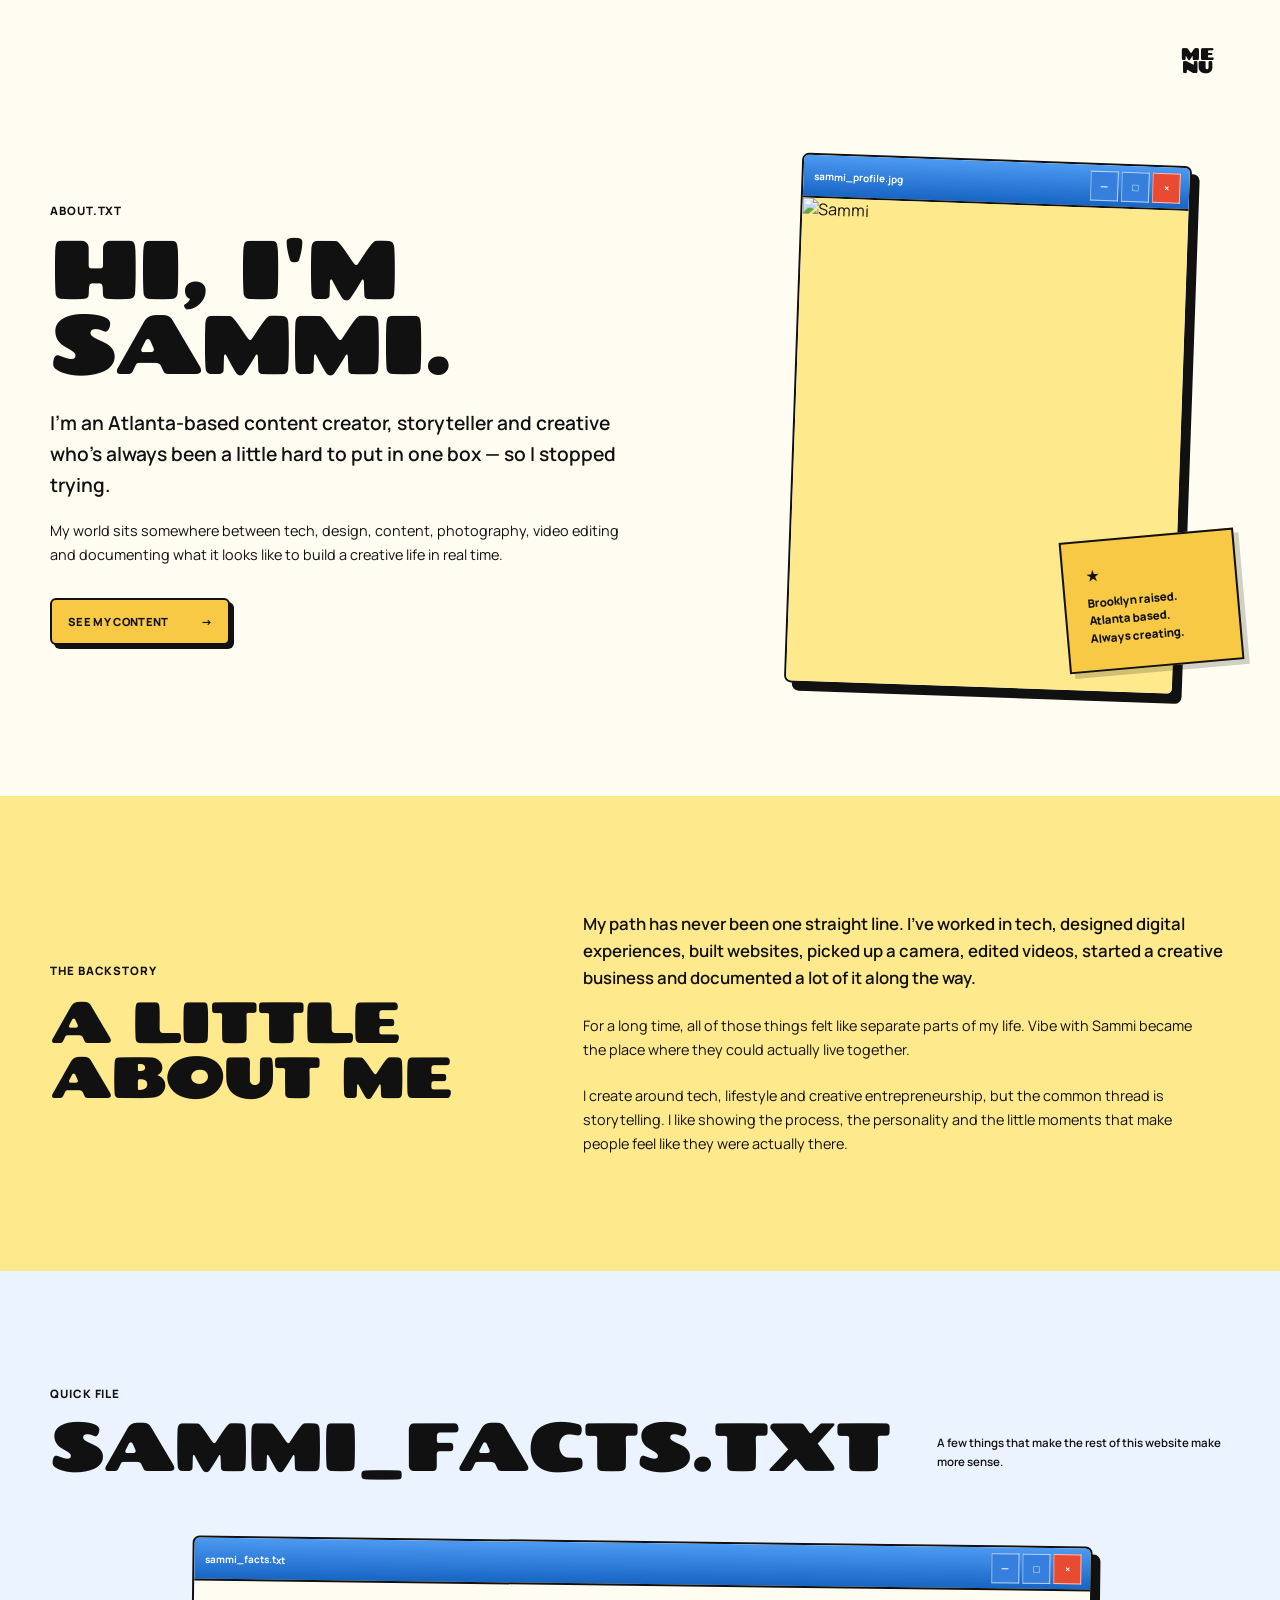
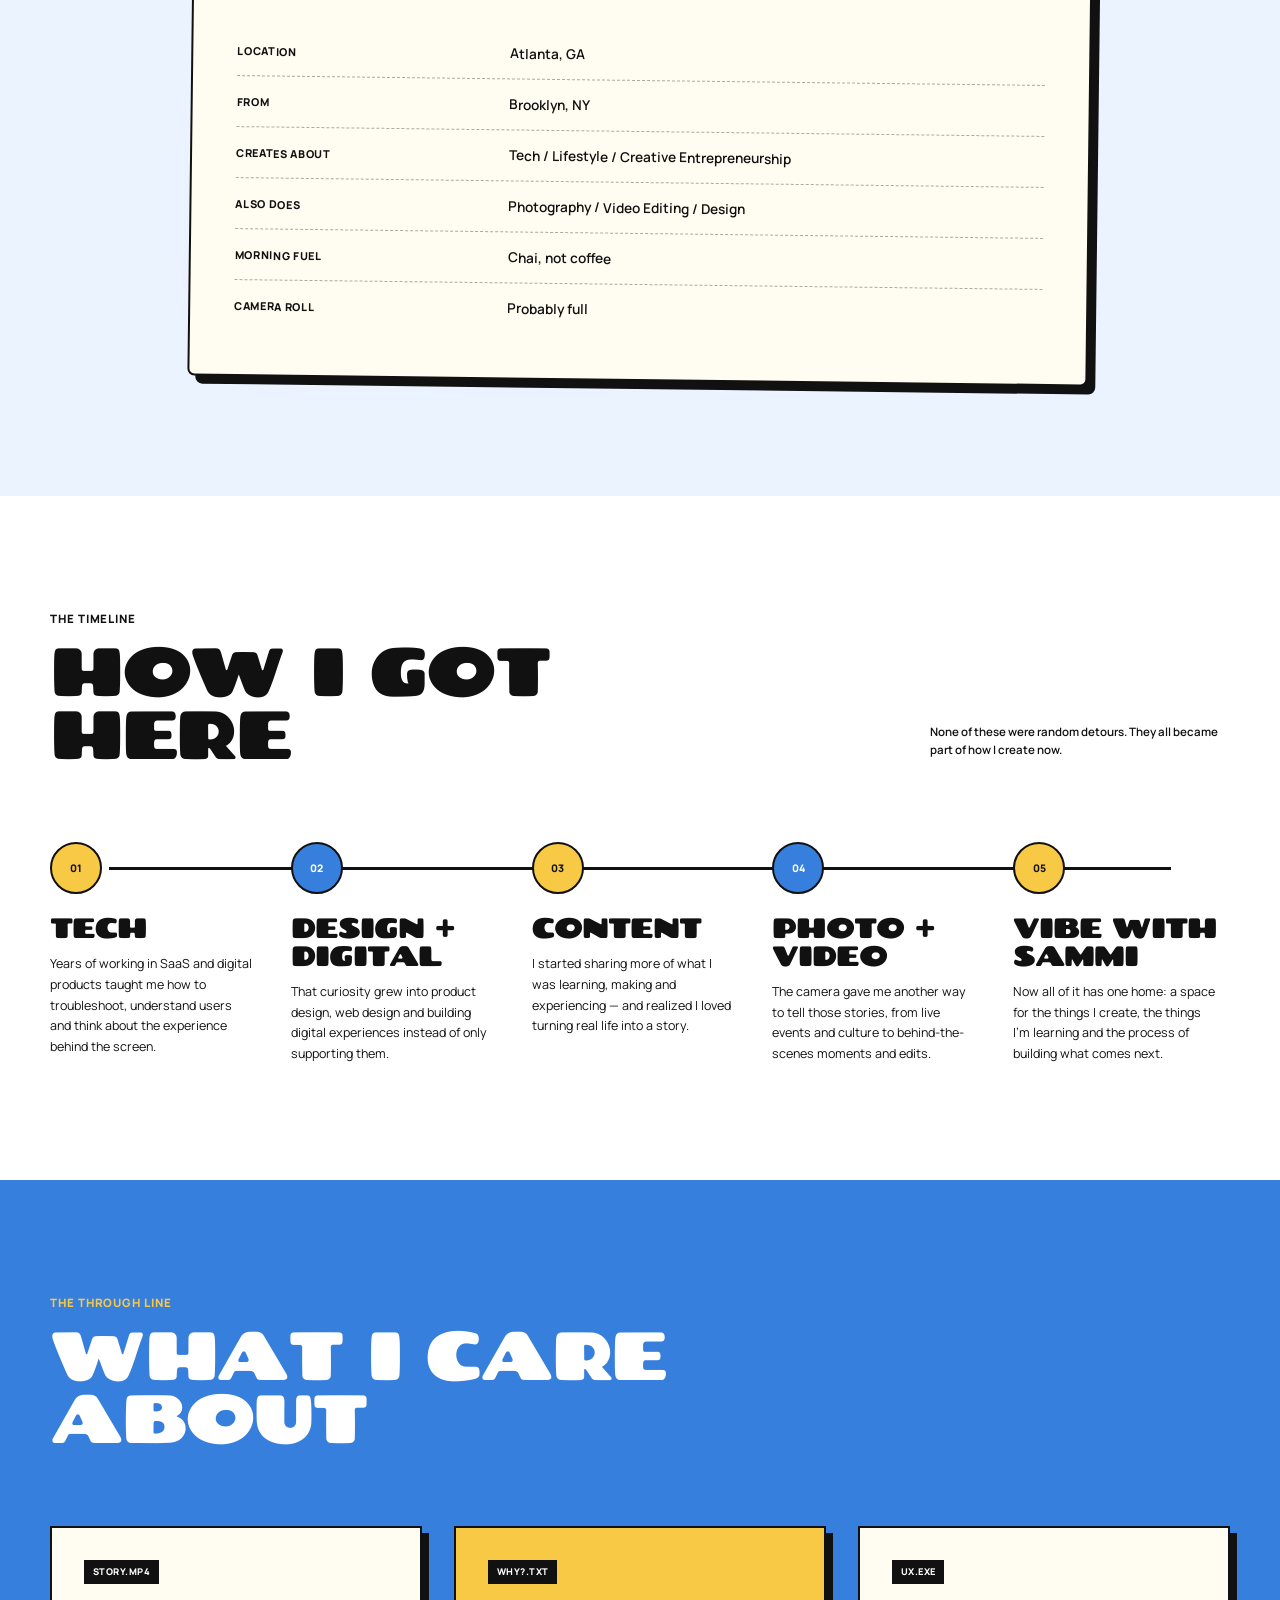
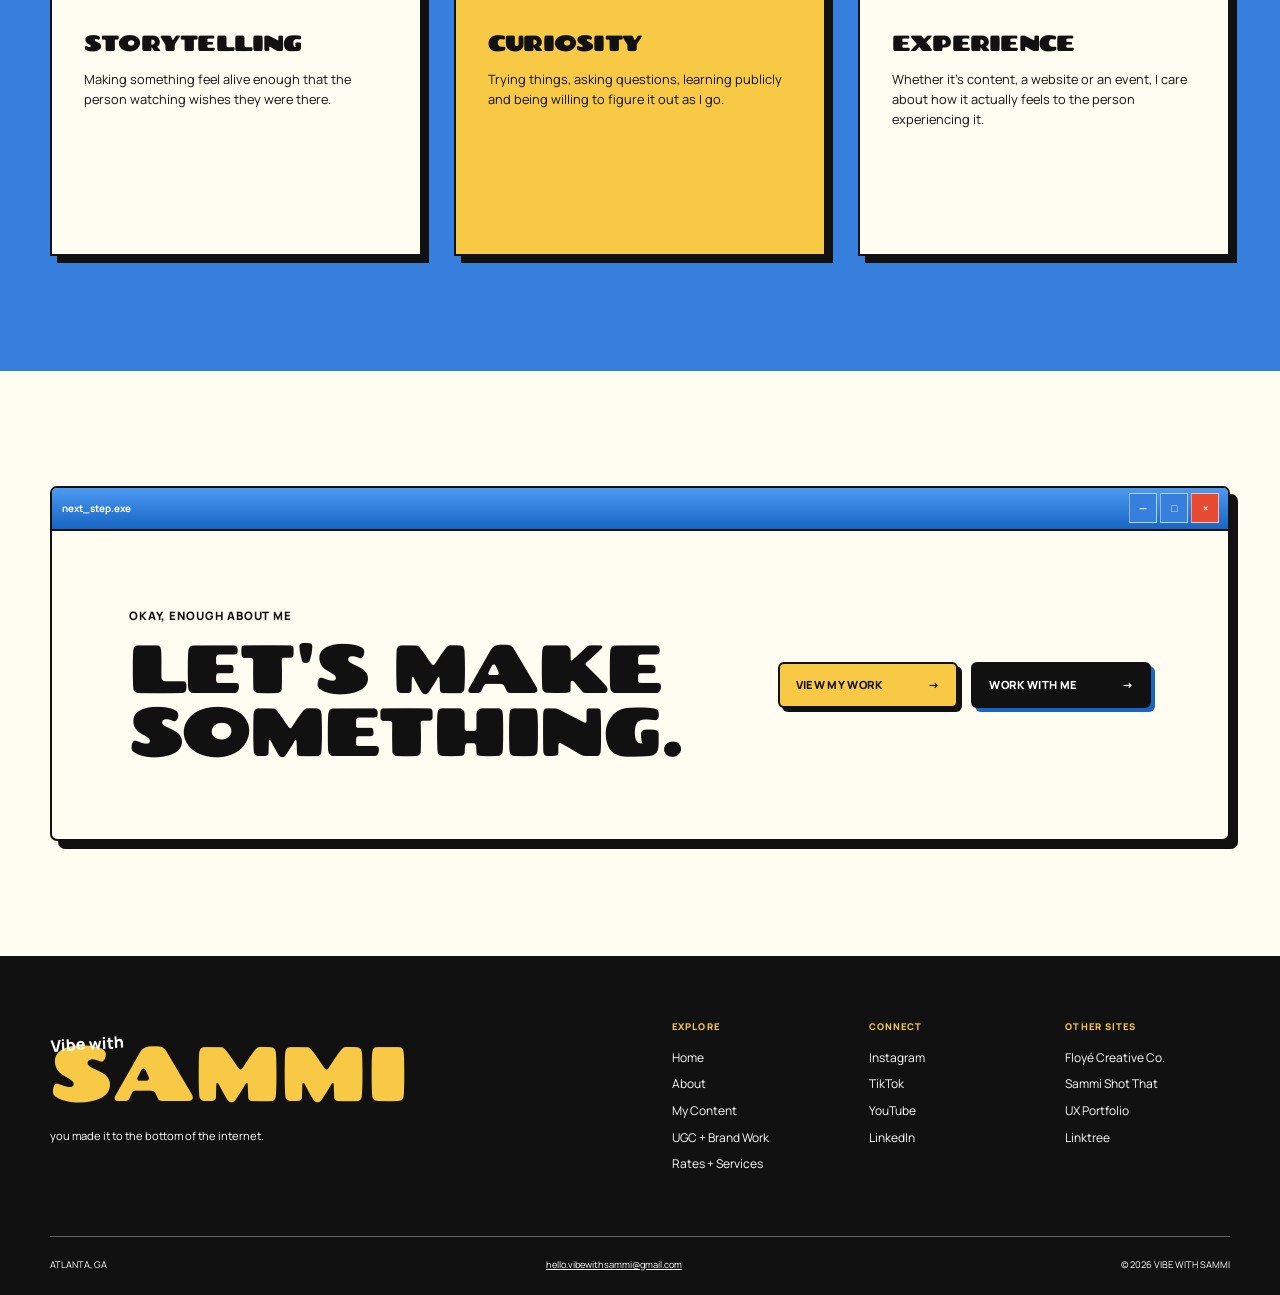
==== commit 3fa102b5: "rest of pages ugc and contact" ====
--- a/about.html
+++ b/about.html
@@ -1,310 +1,384 @@
-<!DOCTYPE html>
+<!doctype html>
 <html lang="en">
-<head>
-  <meta charset="UTF-8">
-  <meta name="viewport" content="width=device-width, initial-scale=1.0">
-  <title>About | Vibe With Sammi</title>
-  <link rel="preconnect" href="https://fonts.googleapis.com">
-  <link rel="preconnect" href="https://fonts.gstatic.com" crossorigin>
-  <link href="https://fonts.googleapis.com/css2?family=Chango&family=Manrope:wght@400;500;600;700;800&display=swap" rel="stylesheet">
-  <link rel="stylesheet" href="style.css">
-</head>
-<body class="about-page">
-  <header class="page-header">
-<nav class="site-nav" aria-label="Main navigation">
-
-      <div class="nav-shell">
-
-        <div class="nav-panel" id="mainNav">
-
-          <a href="index.html" class="nav-link">
-
-            Home
-
-          </a>
-
-          <a href="about.html" class="nav-link active">
-
-            About
-
-          </a>
-
-          <div class="nav-dropdown">
-
-            <button
-
-              class="nav-link recent-trigger"
-
-              type="button"
-
-              aria-expanded="false"
-
-              aria-controls="recentWorkMenu"
-
-            >
-
-              Recent Work
-
-              <span class="nav-arrow">⌄</span>
-
-            </button>
-
-            <div
-
-              class="recent-dropdown"
-
-              id="recentWorkMenu"
-
-            >
-
-              <a href="content.html">
-
-                My Content
-
-              </a>
-
-              <a href="ugc.html">
-
-                UGC + Brand Work
-
-              </a>
-
-            </div>
-
-          </div>
-
-          <a href="services.html" class="nav-link">
-
-            Rates + Services
-
-          </a>
-
-          <a href="media-kit.html" class="nav-link">
-
-            Media Kit
-
-          </a>
-
-          <a href="contact.html" class="nav-link">
-
-            Contact
-
-          </a>
-
-        </div>
-
-        <button
-
-          class="menu-toggle"
-
-          type="button"
-
-          aria-label="Open navigation"
-
-          aria-controls="mainNav"
-
-          aria-expanded="false"
-
-        >
-
-          <span>ME</span>
-
-          <span>NU</span>
-
-        </button>
-
+  <head>
+    <meta charset="UTF-8" />
+    <meta name="viewport" content="width=device-width, initial-scale=1.0" />
+    <title>About | Vibe With Sammi</title>
+    <link rel="preconnect" href="https://fonts.googleapis.com" />
+    <link rel="preconnect" href="https://fonts.gstatic.com" crossorigin />
+    <link
+      href="https://fonts.googleapis.com/css2?family=Chango&family=Manrope:wght@400;500;600;700;800&display=swap"
+      rel="stylesheet"
+    />
+    <link rel="stylesheet" href="style.css" />
+  </head>
+  <body class="about-page">
+    <header class="page-header">
+      <nav class="site-nav" aria-label="Main navigation">
+        <div class="nav-shell">
+          <div class="nav-panel" id="mainNav">
+            <a href="index.html" class="nav-link"> Home </a>
+
+            <a href="about.html" class="nav-link active"> About </a>
+
+            <div class="nav-dropdown">
+              <button
+                class="nav-link recent-trigger"
+                type="button"
+                aria-expanded="false"
+                aria-controls="recentWorkMenu"
+              >
+                Recent Work
+
+                <span class="nav-arrow">⌄</span>
+              </button>
+
+              <div class="recent-dropdown" id="recentWorkMenu">
+                <a href="content.html"> My Content </a>
+
+                <a href="ugc.html"> UGC + Brand Work </a>
+              </div>
+            </div>
+
+            <a href="services.html" class="nav-link"> Rates + Services </a>
+
+            <a href="media-kit.html" class="nav-link"> Media Kit </a>
+
+            <a href="contact.html" class="nav-link"> Contact </a>
+          </div>
+
+          <button
+            class="menu-toggle"
+            type="button"
+            aria-label="Open navigation"
+            aria-controls="mainNav"
+            aria-expanded="false"
+          >
+            <span>ME</span>
+
+            <span>NU</span>
+          </button>
+        </div>
+      </nav>
+    </header>
+
+    <main class="page-main">
+      <section class="page-hero about-page-hero">
+        <div class="page-shell about-hero-grid">
+          <div class="page-hero-copy">
+            <span class="section-eyebrow">ABOUT.TXT</span>
+            <h1>HI, I'M<br />SAMMI.</h1>
+            <p class="lead-copy">
+              I'm an Atlanta-based content creator, storyteller and creative
+              who's always been a little hard to put in one box — so I stopped
+              trying.
+            </p>
+            <p>
+              My world sits somewhere between tech, design, content,
+              photography, video editing and documenting what it looks like to
+              build a creative life in real time.
+            </p>
+            <div class="button-row">
+              <a href="content.html" class="xp-button"
+                >SEE MY CONTENT <span>→</span></a
+              >
+            </div>
+          </div>
+          <div class="about-hero-visual">
+            <div class="xp-window about-profile-window">
+              <div class="xp-window-bar">
+                <span>sammi_profile.jpg</span>
+                <div class="xp-window-controls" aria-hidden="true">
+                  <span>—</span><span>□</span><span>×</span>
+                </div>
+              </div>
+              <div class="about-profile-image">
+                <img src="assets/images/sammi-about.jpg" alt="Sammi" />
+              </div>
+            </div>
+            <div class="sticky-note about-hero-note">
+              <span>★</span>
+              <p>Brooklyn raised.<br />Atlanta based.<br />Always creating.</p>
+            </div>
+          </div>
+        </div>
+      </section>
+
+      <section class="page-section story-section">
+        <div class="page-shell split-section">
+          <div>
+            <span class="section-eyebrow">THE BACKSTORY</span>
+            <h2>A LITTLE<br />ABOUT ME</h2>
+          </div>
+          <div class="body-stack">
+            <p class="lead-copy">
+              My path has never been one straight line. I've worked in tech,
+              designed digital experiences, built websites, picked up a camera,
+              edited videos, started a creative business and documented a lot of
+              it along the way.
+            </p>
+            <p>
+              For a long time, all of those things felt like separate parts of
+              my life. Vibe with Sammi became the place where they could
+              actually live together.
+            </p>
+            <p>
+              I create around tech, lifestyle and creative entrepreneurship, but
+              the common thread is storytelling. I like showing the process, the
+              personality and the little moments that make people feel like they
+              were actually there.
+            </p>
+          </div>
+        </div>
+      </section>
+
+      <section class="page-section facts-section">
+        <div class="page-shell">
+          <div class="section-heading-row">
+            <div>
+              <span class="section-eyebrow">QUICK FILE</span>
+              <h2>SAMMI_FACTS.TXT</h2>
+            </div>
+            <p class="section-side-copy">
+              A few things that make the rest of this website make more sense.
+            </p>
+          </div>
+          <div class="xp-window facts-window">
+            <div class="xp-window-bar">
+              <span>sammi_facts.txt</span>
+              <div class="xp-window-controls" aria-hidden="true">
+                <span>—</span><span>□</span><span>×</span>
+              </div>
+            </div>
+            <dl class="facts-list">
+              <div>
+                <dt>LOCATION</dt>
+                <dd>Atlanta, GA</dd>
+              </div>
+              <div>
+                <dt>FROM</dt>
+                <dd>Brooklyn, NY</dd>
+              </div>
+              <div>
+                <dt>CREATES ABOUT</dt>
+                <dd>Tech / Lifestyle / Creative Entrepreneurship</dd>
+              </div>
+              <div>
+                <dt>ALSO DOES</dt>
+                <dd>Photography / Video Editing / Design</dd>
+              </div>
+              <div>
+                <dt>MORNING FUEL</dt>
+                <dd>Chai, not coffee</dd>
+              </div>
+              <div>
+                <dt>CAMERA ROLL</dt>
+                <dd>Probably full</dd>
+              </div>
+            </dl>
+          </div>
+        </div>
+      </section>
+
+      <section class="page-section journey-section">
+        <div class="page-shell">
+          <div class="section-heading-row">
+            <div>
+              <span class="section-eyebrow">THE TIMELINE</span>
+              <h2>HOW I GOT<br />HERE</h2>
+            </div>
+            <p class="section-side-copy">
+              None of these were random detours. They all became part of how I
+              create now.
+            </p>
+          </div>
+          <div class="journey-track">
+            <article class="journey-step">
+              <span class="step-number">01</span>
+              <h3>TECH</h3>
+              <p>
+                Years of working in SaaS and digital products taught me how to
+                troubleshoot, understand users and think about the experience
+                behind the screen.
+              </p>
+            </article>
+            <article class="journey-step">
+              <span class="step-number">02</span>
+              <h3>DESIGN + DIGITAL</h3>
+              <p>
+                That curiosity grew into product design, web design and building
+                digital experiences instead of only supporting them.
+              </p>
+            </article>
+            <article class="journey-step">
+              <span class="step-number">03</span>
+              <h3>CONTENT</h3>
+              <p>
+                I started sharing more of what I was learning, making and
+                experiencing — and realized I loved turning real life into a
+                story.
+              </p>
+            </article>
+            <article class="journey-step">
+              <span class="step-number">04</span>
+              <h3>PHOTO + VIDEO</h3>
+              <p>
+                The camera gave me another way to tell those stories, from live
+                events and culture to behind-the-scenes moments and edits.
+              </p>
+            </article>
+            <article class="journey-step">
+              <span class="step-number">05</span>
+              <h3>VIBE WITH SAMMI</h3>
+              <p>
+                Now all of it has one home: a space for the things I create, the
+                things I'm learning and the process of building what comes next.
+              </p>
+            </article>
+          </div>
+        </div>
+      </section>
+
+      <section class="page-section values-section">
+        <div class="page-shell">
+          <div class="section-heading-row">
+            <div>
+              <span class="section-eyebrow">THE THROUGH LINE</span>
+              <h2>WHAT I CARE<br />ABOUT</h2>
+            </div>
+          </div>
+          <div class="three-card-grid">
+            <article class="feature-card">
+              <span class="card-file">STORY.MP4</span>
+              <h3>STORYTELLING</h3>
+              <p>
+                Making something feel alive enough that the person watching
+                wishes they were there.
+              </p>
+            </article>
+            <article class="feature-card">
+              <span class="card-file">WHY?.TXT</span>
+              <h3>CURIOSITY</h3>
+              <p>
+                Trying things, asking questions, learning publicly and being
+                willing to figure it out as I go.
+              </p>
+            </article>
+            <article class="feature-card">
+              <span class="card-file">UX.EXE</span>
+              <h3>EXPERIENCE</h3>
+              <p>
+                Whether it's content, a website or an event, I care about how it
+                actually feels to the person experiencing it.
+              </p>
+            </article>
+          </div>
+        </div>
+      </section>
+
+      <section class="page-section about-cta-section">
+        <div class="page-shell">
+          <div class="xp-window cta-window">
+            <div class="xp-window-bar">
+              <span>next_step.exe</span>
+              <div class="xp-window-controls" aria-hidden="true">
+                <span>—</span><span>□</span><span>×</span>
+              </div>
+            </div>
+            <div class="cta-window-content">
+              <div>
+                <span class="section-eyebrow">OKAY, ENOUGH ABOUT ME</span>
+                <h2>LET'S MAKE<br />SOMETHING.</h2>
+              </div>
+              <div class="cta-actions">
+                <a href="content.html" class="xp-button"
+                  >VIEW MY WORK <span>→</span></a
+                ><a href="contact.html" class="xp-button xp-button-dark"
+                  >WORK WITH ME <span>→</span></a
+                >
+              </div>
+            </div>
+          </div>
+        </div>
+      </section>
+    </main>
+
+    <!-- =========================
+     FOOTER
+========================== -->
+
+<footer class="site-footer">
+  <div class="footer-shell">
+
+    <div class="footer-brand">
+      <span class="footer-script">Vibe with</span>
+
+      <strong>SAMMI</strong>
+
+      <p>you made it to the bottom of the internet.</p>
+    </div>
+
+
+    <div class="footer-links">
+
+      <div>
+        <span>EXPLORE</span>
+
+        <a href="index.html">Home</a>
+        <a href="about.html">About</a>
+        <a href="content.html">My Content</a>
+        <a href="ugc.html">UGC + Brand Work</a>
+        <a href="services.html">Rates + Services</a>
       </div>
 
-    </nav>
-  </header>
-
-  <main class="page-main">
-    <section class="page-hero about-page-hero">
-      <div class="page-shell about-hero-grid">
-        <div class="page-hero-copy">
-          <span class="section-eyebrow">ABOUT.TXT</span>
-          <h1>HI, I'M<br>SAMMI.</h1>
-          <p class="lead-copy">I'm an Atlanta-based content creator, storyteller and creative who's always been a little hard to put in one box — so I stopped trying.</p>
-          <p>My world sits somewhere between tech, design, content, photography, video editing and documenting what it looks like to build a creative life in real time.</p>
-          <div class="button-row">
-            <a href="content.html" class="xp-button">SEE MY CONTENT <span>→</span></a>
-          </div>
-        </div>
-        <div class="about-hero-visual">
-          <div class="xp-window about-profile-window">
-            <div class="xp-window-bar">
-              <span>sammi_profile.jpg</span>
-              <div class="xp-window-controls" aria-hidden="true"><span>—</span><span>□</span><span>×</span></div>
-            </div>
-            <div class="about-profile-image">
-              <img src="assets/images/sammi-about.jpg" alt="Sammi">
-            </div>
-          </div>
-          <div class="sticky-note about-hero-note"><span>★</span><p>Brooklyn raised.<br>Atlanta based.<br>Always creating.</p></div>
-        </div>
+
+      <div>
+        <span>CONNECT</span>
+
+        <a href="#">Instagram</a>
+        <a href="#">TikTok</a>
+        <a href="#">YouTube</a>
+        <a href="#">LinkedIn</a>
       </div>
-    </section>
-
-    <section class="page-section story-section">
-      <div class="page-shell split-section">
-        <div>
-          <span class="section-eyebrow">THE BACKSTORY</span>
-          <h2>A LITTLE<br>ABOUT ME</h2>
-        </div>
-        <div class="body-stack">
-          <p class="lead-copy">My path has never been one straight line. I've worked in tech, designed digital experiences, built websites, picked up a camera, edited videos, started a creative business and documented a lot of it along the way.</p>
-          <p>For a long time, all of those things felt like separate parts of my life. Vibe with Sammi became the place where they could actually live together.</p>
-          <p>I create around tech, lifestyle and creative entrepreneurship, but the common thread is storytelling. I like showing the process, the personality and the little moments that make people feel like they were actually there.</p>
-        </div>
+
+
+      <div>
+        <span>OTHER SITES</span>
+
+        <a href="#" target="_blank" rel="noopener noreferrer">
+          Floyé Creative Co.
+        </a>
+
+        <a href="#" target="_blank" rel="noopener noreferrer">
+          Sammi Shot That
+        </a>
+
+        <a href="#" target="_blank" rel="noopener noreferrer">
+          UX Portfolio
+        </a>
+
+        <a href="#" target="_blank" rel="noopener noreferrer">
+          Linktree
+        </a>
       </div>
-    </section>
-
-    <section class="page-section facts-section">
-      <div class="page-shell">
-        <div class="section-heading-row">
-          <div><span class="section-eyebrow">QUICK FILE</span><h2>SAMMI_FACTS.TXT</h2></div>
-          <p class="section-side-copy">A few things that make the rest of this website make more sense.</p>
-        </div>
-        <div class="xp-window facts-window">
-          <div class="xp-window-bar">
-            <span>sammi_facts.txt</span>
-            <div class="xp-window-controls" aria-hidden="true"><span>—</span><span>□</span><span>×</span></div>
-          </div>
-          <dl class="facts-list">
-            <div><dt>LOCATION</dt><dd>Atlanta, GA</dd></div>
-            <div><dt>FROM</dt><dd>Brooklyn, NY</dd></div>
-            <div><dt>CREATES ABOUT</dt><dd>Tech / Lifestyle / Creative Entrepreneurship</dd></div>
-            <div><dt>ALSO DOES</dt><dd>Photography / Video Editing / Design</dd></div>
-            <div><dt>MORNING FUEL</dt><dd>Chai, not coffee</dd></div>
-            <div><dt>CAMERA ROLL</dt><dd>Probably full</dd></div>
-          </dl>
-        </div>
-      </div>
-    </section>
-
-    <section class="page-section journey-section">
-      <div class="page-shell">
-        <div class="section-heading-row">
-          <div><span class="section-eyebrow">THE TIMELINE</span><h2>HOW I GOT<br>HERE</h2></div>
-          <p class="section-side-copy">None of these were random detours. They all became part of how I create now.</p>
-        </div>
-        <div class="journey-track">
-          <article class="journey-step"><span class="step-number">01</span><h3>TECH</h3><p>Years of working in SaaS and digital products taught me how to troubleshoot, understand users and think about the experience behind the screen.</p></article>
-          <article class="journey-step"><span class="step-number">02</span><h3>DESIGN + DIGITAL</h3><p>That curiosity grew into product design, web design and building digital experiences instead of only supporting them.</p></article>
-          <article class="journey-step"><span class="step-number">03</span><h3>CONTENT</h3><p>I started sharing more of what I was learning, making and experiencing — and realized I loved turning real life into a story.</p></article>
-          <article class="journey-step"><span class="step-number">04</span><h3>PHOTO + VIDEO</h3><p>The camera gave me another way to tell those stories, from live events and culture to behind-the-scenes moments and edits.</p></article>
-          <article class="journey-step"><span class="step-number">05</span><h3>VIBE WITH SAMMI</h3><p>Now all of it has one home: a space for the things I create, the things I'm learning and the process of building what comes next.</p></article>
-        </div>
-      </div>
-    </section>
-
-    <section class="page-section values-section">
-      <div class="page-shell">
-        <div class="section-heading-row"><div><span class="section-eyebrow">THE THROUGH LINE</span><h2>WHAT I CARE<br>ABOUT</h2></div></div>
-        <div class="three-card-grid">
-          <article class="feature-card"><span class="card-file">STORY.MP4</span><h3>STORYTELLING</h3><p>Making something feel alive enough that the person watching wishes they were there.</p></article>
-          <article class="feature-card"><span class="card-file">WHY?.TXT</span><h3>CURIOSITY</h3><p>Trying things, asking questions, learning publicly and being willing to figure it out as I go.</p></article>
-          <article class="feature-card"><span class="card-file">UX.EXE</span><h3>EXPERIENCE</h3><p>Whether it's content, a website or an event, I care about how it actually feels to the person experiencing it.</p></article>
-        </div>
-      </div>
-    </section>
-
-    <section class="page-section about-cta-section">
-      <div class="page-shell">
-        <div class="xp-window cta-window">
-          <div class="xp-window-bar"><span>next_step.exe</span><div class="xp-window-controls" aria-hidden="true"><span>—</span><span>□</span><span>×</span></div></div>
-          <div class="cta-window-content">
-            <div><span class="section-eyebrow">OKAY, ENOUGH ABOUT ME</span><h2>LET'S MAKE<br>SOMETHING.</h2></div>
-            <div class="cta-actions"><a href="content.html" class="xp-button">VIEW MY WORK <span>→</span></a><a href="contact.html" class="xp-button xp-button-dark">WORK WITH ME <span>→</span></a></div>
-          </div>
-        </div>
-      </div>
-    </section>
-  </main>
-
-<footer class="site-footer">
-
-    <div class="footer-shell">
-
-      <div class="footer-brand">
-
-        <span class="footer-script">
-
-          Vibe with
-
-        </span>
-
-        <strong>
-
-          SAMMI
-
-        </strong>
-
-        <p>
-
-          you made it to the bottom of the internet.
-
-        </p>
-
-      </div>
-
-      <div class="footer-links">
-
-        <div>
-
-          <span>EXPLORE</span>
-
-          <a href="about.html">About</a>
-
-          <a href="content.html">My Content</a>
-
-          <a href="ugc.html">UGC + Brand Work</a>
-
-          <a href="services.html">Rates + Services</a>
-
-        </div>
-
-        <div>
-
-          <span>CONNECT</span>
-
-          <a href="#">Instagram</a>
-
-          <a href="#">TikTok</a>
-
-          <a href="#">YouTube</a>
-
-          <a href="#">LinkedIn</a>
-
-        </div>
-
-      </div>
-
-      <div class="footer-bottom">
-
-        <span>
-
-          ATLANTA, GA
-
-        </span>
-
-        <a href="mailto:hello.vibewithsammi@gmail.com">
-
-          hello.vibewithsammi@gmail.com
-
-        </a>
-
-        <span>
-
-          © 2026 VIBE WITH SAMMI
-
-        </span>
-
-      </div>
 
     </div>
 
-  </footer>
-  <script src="main.js"></script>
-</body>
+
+    <div class="footer-bottom">
+
+      <span>ATLANTA, GA</span>
+
+      <a href="mailto:hello.vibewithsammi@gmail.com">
+        hello.vibewithsammi@gmail.com
+      </a>
+
+      <span>© 2026 VIBE WITH SAMMI</span>
+
+    </div>
+
+  </div>
+</footer>
+    <script src="main.js"></script>
+  </body>
 </html>
--- a/style.css
+++ b/style.css
@@ -148,73 +148,43 @@
 
 .site-nav {
   position: absolute;
-
   z-index: 5000;
-
   top: 1.75rem;
-
   right: clamp(1.25rem, 4vw, 4rem);
-
   height: 64px;
-
   display: flex;
-
   align-items: center;
-
   justify-content: flex-end;
 }
 
 .nav-shell {
   position: relative;
-
   display: flex;
-
   align-items: center;
-
   justify-content: flex-end;
-
   height: 64px;
 }
 
 .menu-toggle {
   position: relative;
-
   z-index: 5002;
-
   flex: 0 0 62px;
-
   display: flex;
-
   flex-direction: column;
-
   align-items: center;
-
   justify-content: center;
-
   width: 62px;
-
   height: 62px;
-
   padding: 0;
-
   border: 2px solid transparent;
-
   border-radius: 8px;
-
   background: transparent;
-
-  color: var(--white);
-
+  color: var(--black);
   font-family: var(--display);
-
   font-size: 1.08rem;
-
   line-height: 0.78;
-
   cursor: pointer;
-
   touch-action: manipulation;
-
   transition:
     color 180ms ease,
     background 220ms ease,
@@ -559,7 +529,7 @@
 
     background: transparent;
 
-    color: var(--white);
+    color: var(--black);
 
     border-color: transparent;
 
@@ -573,7 +543,7 @@
   .menu-toggle:hover {
     background: transparent;
 
-    color: var(--white);
+    color: var(--black);
 
     border-color: transparent;
 
@@ -780,6 +750,24 @@
   }
 }
 
+
+/* HOME PAGE NAVIGATION — white menu over blue hero */
+.hero .menu-toggle {
+  color: var(--white);
+}
+
+@media (max-width: 950px) {
+  .hero .menu-toggle,
+  .hero .menu-toggle:hover {
+    color: var(--white);
+  }
+
+  .hero .site-nav.open .menu-toggle,
+  .hero .site-nav.open .menu-toggle:hover {
+    color: var(--black);
+  }
+}
+
 /* =========================
 
      HERO WINDOW
@@ -964,8 +952,6 @@
    HERO VISUAL
 ========================================================= */
 
-
-
 .content-hero-window {
   position: relative;
 
@@ -997,7 +983,6 @@
   object-fit: cover;
 }
 
-
 /* Sticky note */
 
 .content-hero-note {
@@ -1016,8 +1001,7 @@
 
   border: 2px solid var(--black);
 
-  box-shadow:
-    5px 5px 0 var(--black);
+  box-shadow: 5px 5px 0 var(--black);
 
   transform: rotate(-5deg);
 }
@@ -1740,7 +1724,7 @@
   }
 
   .hero-heading h1 {
-    font-size: clamp(2.3rem, 6vw, 3rem);;
+    font-size: clamp(2.3rem, 6vw, 3rem);
   }
 
   .hero-copy {
@@ -3056,7 +3040,7 @@
 .footer-links {
   display: grid;
 
-  grid-template-columns: repeat(2, 1fr);
+  grid-template-columns: repeat(3, 1fr);
 
   gap: 2rem;
 }
@@ -3300,7 +3284,7 @@
   }
 
   .footer-links {
-    grid-template-columns: 1fr 1fr;
+    grid-template-columns: repeat(3, 1fr);
   }
 
   .footer-bottom {
@@ -3336,7 +3320,11 @@
   }
 
   .footer-links {
-    gap: 1.2rem;
+    grid-template-columns: 1fr 1fr;
+  }
+  
+  .footer-links > div:last-child {
+    grid-column: 1 / -1;
   }
 }
 
@@ -3345,7 +3333,6 @@
    Page-specific styles only.
    Uses the global Vibe with Sammi design system.
 ========================================================= */
-
 
 /* =========================================================
    SHARED INNER PAGE LAYOUT
@@ -3423,41 +3410,6 @@
   margin-top: 2rem;
 }
 
-
-/* =========================================================
-   ABOUT PAGE NAVIGATION
-========================================================= */
-
-@media (min-width: 951px) {
-
-  .about-page .site-nav .nav-link,
-  .about-page .site-nav .recent-trigger {
-    color: var(--black);
-  }
-
-  .about-page .site-nav .nav-link:hover,
-  .about-page .site-nav .nav-link.active,
-  .about-page .site-nav .recent-trigger:hover,
-  .about-page .site-nav .nav-dropdown:hover .recent-trigger {
-    color: var(--black);
-  }
-
-  .about-page .menu-toggle {
-    color: var(--black);
-  }
-
-  .about-page .site-nav:hover .menu-toggle,
-  .about-page .site-nav:focus-within .menu-toggle {
-    background: var(--yellow);
-    color: var(--black);
-  }
-
-  .about-page .recent-dropdown {
-    color: var(--black);
-  }
-}
-
-
 /* =========================================================
    REUSABLE XP WINDOWS
 ========================================================= */
@@ -3477,11 +3429,7 @@
   min-height: 32px;
   padding-left: 0.65rem;
 
-  background: linear-gradient(
-    to bottom,
-    #4d9af2,
-    var(--blue-dark)
-  );
+  background: linear-gradient(to bottom, #4d9af2, var(--blue-dark));
 
   border-bottom: 2px solid var(--black);
 
@@ -3511,7 +3459,6 @@
   background: #e84b32;
 }
 
-
 /* =========================================================
    HERO
 ========================================================= */
@@ -3522,10 +3469,7 @@
   display: flex;
   align-items: center;
 
-  padding:
-    clamp(8rem, 12vw, 10rem)
-    0
-    clamp(5rem, 8vw, 7rem);
+  padding: clamp(8rem, 12vw, 10rem) 0 clamp(5rem, 8vw, 7rem);
 
   background: var(--cream);
 }
@@ -3574,9 +3518,7 @@
 
   width: min(390px, 88%);
 
-  transform:
-    translate(-50%, -50%)
-    rotate(2deg);
+  transform: translate(-50%, -50%) rotate(2deg);
 
   transition:
     transform 180ms ease,
@@ -3584,9 +3526,7 @@
 }
 
 .about-profile-window:hover {
-  transform:
-    translate(-50%, calc(-50% - 5px))
-    rotate(0deg);
+  transform: translate(-50%, calc(-50% - 5px)) rotate(0deg);
 
   box-shadow: 11px 11px 0 var(--black);
 }
@@ -3612,8 +3552,7 @@
   background: var(--yellow);
   border: var(--border);
 
-  box-shadow:
-    5px 5px 0 rgba(0, 0, 0, 0.18);
+  box-shadow: 5px 5px 0 rgba(0, 0, 0, 0.18);
 }
 
 .about-hero-note {
@@ -3646,7 +3585,6 @@
   font-weight: 800;
   line-height: 1.55;
 }
-
 
 /* =========================================================
    THE BACKSTORY
@@ -3714,7 +3652,6 @@
   margin: 0;
 }
 
-
 /* =========================================================
    REUSABLE SECTION HEADING ROW
 ========================================================= */
@@ -3744,7 +3681,6 @@
   line-height: 1.6;
 }
 
-
 /* =========================================================
    QUICK FACTS
 ========================================================= */
@@ -3786,8 +3722,7 @@
 
   padding: 1rem 0;
 
-  border-bottom:
-    1px dashed rgba(17, 17, 17, 0.35);
+  border-bottom: 1px dashed rgba(17, 17, 17, 0.35);
 }
 
 .facts-list > div:last-child {
@@ -3809,7 +3744,6 @@
   font-weight: 600;
 }
 
-
 /* =========================================================
    HOW I GOT HERE
 ========================================================= */
@@ -3823,8 +3757,7 @@
 
   display: grid;
 
-  grid-template-columns:
-    repeat(5, minmax(0, 1fr));
+  grid-template-columns: repeat(5, minmax(0, 1fr));
 
   gap: clamp(1rem, 2vw, 1.5rem);
 }
@@ -3891,7 +3824,6 @@
   font-size: 0.78rem;
 }
 
-
 /* =========================================================
    WHAT I CARE ABOUT
 ========================================================= */
@@ -3911,8 +3843,7 @@
 .three-card-grid {
   display: grid;
 
-  grid-template-columns:
-    repeat(3, minmax(0, 1fr));
+  grid-template-columns: repeat(3, minmax(0, 1fr));
 
   gap: clamp(1.25rem, 2.5vw, 2rem);
 }
@@ -3931,8 +3862,7 @@
 
   border: var(--border);
 
-  box-shadow:
-    7px 7px 0 var(--black);
+  box-shadow: 7px 7px 0 var(--black);
 
   transition:
     transform 180ms ease,
@@ -3946,8 +3876,7 @@
 .feature-card:hover {
   transform: translate(-4px, -4px);
 
-  box-shadow:
-    11px 11px 0 var(--black);
+  box-shadow: 11px 11px 0 var(--black);
 }
 
 .card-file {
@@ -3990,7 +3919,6 @@
   line-height: 1.55;
 }
 
-
 /* =========================================================
    FINAL CTA
 ========================================================= */
@@ -4007,8 +3935,7 @@
   border: var(--border);
   border-radius: 7px;
 
-  box-shadow:
-    10px 10px 0 var(--black);
+  box-shadow: 10px 10px 0 var(--black);
 }
 
 .cta-window-content {
@@ -4045,21 +3972,14 @@
   flex-shrink: 0;
 }
 
-
 /* =========================================================
    TABLET
 ========================================================= */
 
 @media (max-width: 950px) {
-
   .page-shell {
-    width:
-      min(
-        var(--content-width),
-        calc(100% - 2.5rem)
-      );
-  }
-
+    width: min(var(--content-width), calc(100% - 2.5rem));
+  }
 
   /* Hero */
 
@@ -4080,7 +4000,6 @@
     min-height: 470px;
   }
 
-
   /* Story */
 
   .story-section .split-section {
@@ -4092,16 +4011,13 @@
   }
 
   .story-section h2 {
-    font-size:
-      clamp(2.5rem, 6vw, 4rem);
-  }
-
+    font-size: clamp(2.5rem, 6vw, 4rem);
+  }
 
   /* Journey */
 
   .journey-track {
-    grid-template-columns:
-      repeat(2, minmax(0, 1fr));
+    grid-template-columns: repeat(2, minmax(0, 1fr));
 
     gap: 2.5rem 2rem;
   }
@@ -4111,10 +4027,7 @@
   }
 
   .journey-step {
-    padding:
-      4.25rem
-      1.5rem
-      1.5rem;
+    padding: 4.25rem 1.5rem 1.5rem;
 
     border: var(--border);
   }
@@ -4123,12 +4036,10 @@
     max-width: none;
   }
 
-
   /* Values */
 
   .three-card-grid {
-    grid-template-columns:
-      repeat(2, minmax(0, 1fr));
+    grid-template-columns: repeat(2, minmax(0, 1fr));
   }
 
   .feature-card:last-child {
@@ -4139,7 +4050,6 @@
     white-space: normal;
   }
 
-
   /* CTA */
 
   .cta-window-content {
@@ -4154,23 +4064,19 @@
     justify-content: flex-start;
   }
 }
-
 
 /* =========================================================
    MOBILE
 ========================================================= */
 
 @media (max-width: 700px) {
-
   .page-shell {
     width: calc(100% - 2rem);
   }
 
   .page-section {
-    padding-block:
-      clamp(4rem, 15vw, 5.5rem);
-  }
-
+    padding-block: clamp(4rem, 15vw, 5.5rem);
+  }
 
   /* Hero */
 
@@ -4208,7 +4114,6 @@
     padding: 1rem;
   }
 
-
   /* Story */
 
   .story-section .split-section {
@@ -4220,15 +4125,13 @@
   .story-section h2 {
     max-width: 390px;
 
-    font-size:
-      clamp(2.4rem, 11vw, 3.5rem);
+    font-size: clamp(2.4rem, 11vw, 3.5rem);
   }
 
   .story-section .body-stack {
     max-width: none;
   }
 
-
   /* Shared heading rows */
 
   .section-heading-row {
@@ -4245,7 +4148,6 @@
     max-width: 480px;
   }
 
-
   /* Facts */
 
   .facts-window {
@@ -4268,7 +4170,6 @@
     font-size: 0.8rem;
   }
 
-
   /* Journey */
 
   .journey-track {
@@ -4282,11 +4183,7 @@
 
     margin-left: 25px;
 
-    padding:
-      0
-      0
-      2.75rem
-      3.5rem;
+    padding: 0 0 2.75rem 3.5rem;
 
     border: 0;
   }
@@ -4317,7 +4214,6 @@
     padding-top: 0.5rem;
   }
 
-
   /* Values */
 
   .three-card-grid {
@@ -4334,12 +4230,10 @@
   .values-section .feature-card h3 {
     margin-top: 2.5rem;
 
-    font-size:
-      clamp(1.4rem, 7vw, 1.8rem);
+    font-size: clamp(1.4rem, 7vw, 1.8rem);
 
     white-space: normal;
   }
-
 
   /* CTA */
 
@@ -4363,19 +4257,16 @@
     justify-content: space-between;
   }
 }
-
 
 /* =========================================================
    SMALL MOBILE
 ========================================================= */
 
 @media (max-width: 480px) {
-
   .page-shell {
     width: calc(100% - 1.5rem);
   }
 
-
   /* Hero */
 
   .about-hero-visual {
@@ -4390,20 +4281,17 @@
     width: 130px;
   }
 
-
   /* Story */
 
   .story-section h2 {
     max-width: 330px;
   }
 
-
   /* Values */
 
   .feature-card {
     padding: 1.5rem;
   }
-
 
   /* CTA */
 
@@ -4419,7 +4307,6 @@
    page shells, XP UI and footer come from the main system.
 ========================================================= */
 
-
 /* =========================================================
    CONTENT PAGE BASE
 ========================================================= */
@@ -4427,7 +4314,6 @@
 .content-page {
   background: var(--cream);
 }
-
 
 /* Clean eyebrows on interior page */
 .content-page .section-eyebrow::before,
@@ -4435,7 +4321,6 @@
   display: none !important;
   content: none !important;
 }
-
 
 /* =========================================================
    CONTENT PAGE NAV
@@ -4446,23 +4331,6 @@
   }
 }
 
-@media (min-width: 951px) {
-
-  .content-page .site-nav .nav-link,
-  .content-page .site-nav .recent-trigger {
-    color: var(--black);
-  }
-
-  .content-page .menu-toggle {
-    color: var(--black);
-  }
-
-  .content-page .site-nav:hover .menu-toggle,
-  .content-page .site-nav:focus-within .menu-toggle {
-    background: var(--yellow);
-    color: var(--black);
-  }
-}
 
 
 /* =========================================================
@@ -4475,10 +4343,7 @@
   display: flex;
   align-items: center;
 
-  padding:
-    clamp(8rem, 12vw, 10rem)
-    0
-    clamp(5rem, 8vw, 7rem);
+  padding: clamp(8rem, 12vw, 10rem) 0 clamp(5rem, 8vw, 7rem);
 
   background: var(--cream);
 }
@@ -4513,7 +4378,6 @@
   max-width: 560px;
 }
 
-
 /* Topic labels */
 
 .content-topic-row {
@@ -4538,7 +4402,6 @@
   font-weight: 800;
   letter-spacing: 0.04em;
 }
-
 
 /* Hero visual */
 
@@ -4558,9 +4421,7 @@
 
   width: min(520px, 92%);
 
-  transform:
-    translate(-50%, -50%)
-    rotate(1.5deg);
+  transform: translate(-50%, -50%) rotate(1.5deg);
 }
 
 .content-preview-screen {
@@ -4590,8 +4451,7 @@
   display: grid;
   place-items: center;
 
-  background:
-    rgba(0, 0, 0, 0.08);
+  background: rgba(0, 0, 0, 0.08);
 }
 
 .content-preview-play {
@@ -4608,8 +4468,7 @@
   border: 3px solid var(--black);
   border-radius: 50%;
 
-  box-shadow:
-    5px 5px 0 var(--black);
+  box-shadow: 5px 5px 0 var(--black);
 
   font-size: 1.2rem;
 }
@@ -4682,10 +4541,6 @@
   line-height: 1.5;
 }
 
-
-
-
-
 /* =========================================================
    CONTENT LIBRARY
 ========================================================= */
@@ -4694,7 +4549,6 @@
   background: var(--cream);
 }
 
-
 /* Filters */
 
 .content-filters {
@@ -4703,8 +4557,7 @@
 
   gap: 0.65rem;
 
-  margin-bottom:
-    clamp(2.5rem, 5vw, 4rem);
+  margin-bottom: clamp(2.5rem, 5vw, 4rem);
 }
 
 .content-filter {
@@ -4717,8 +4570,7 @@
 
   border: 2px solid var(--black);
 
-  box-shadow:
-    3px 3px 0 var(--black);
+  box-shadow: 3px 3px 0 var(--black);
 
   font-family: var(--body);
   font-size: 0.6rem;
@@ -4736,25 +4588,19 @@
 .content-filter.active {
   background: var(--yellow);
 
-  transform:
-    translate(-2px, -2px);
-
-  box-shadow:
-    5px 5px 0 var(--black);
-}
-
+  transform: translate(-2px, -2px);
+
+  box-shadow: 5px 5px 0 var(--black);
+}
 
 /* Content grid */
 
 .content-grid {
   display: grid;
 
-  grid-template-columns:
-    repeat(3, minmax(0, 1fr));
-
-  gap:
-    clamp(2rem, 4vw, 3.5rem)
-    clamp(1.25rem, 2.5vw, 2rem);
+  grid-template-columns: repeat(3, minmax(0, 1fr));
+
+  gap: clamp(2rem, 4vw, 3.5rem) clamp(1.25rem, 2.5vw, 2rem);
 }
 
 .content-card {
@@ -4775,8 +4621,7 @@
 
   border: var(--border);
 
-  box-shadow:
-    6px 6px 0 var(--black);
+  box-shadow: 6px 6px 0 var(--black);
 }
 
 .content-card-media img {
@@ -4787,8 +4632,7 @@
 
   object-fit: cover;
 
-  transition:
-    transform 220ms ease;
+  transition: transform 220ms ease;
 }
 
 .content-card:hover .content-card-media img {
@@ -4830,17 +4674,13 @@
   border: 2px solid var(--black);
   border-radius: 50%;
 
-  box-shadow:
-    3px 3px 0 var(--black);
+  box-shadow: 3px 3px 0 var(--black);
 
   font-size: 0.75rem;
 }
 
 .content-card-copy {
-  padding:
-    1.5rem
-    0.25rem
-    0;
+  padding: 1.5rem 0.25rem 0;
 }
 
 .content-card-category {
@@ -4852,8 +4692,7 @@
 .content-card-copy h3 {
   margin-bottom: 0.65rem;
 
-  font-size:
-    clamp(1.25rem, 2vw, 1.8rem);
+  font-size: clamp(1.25rem, 2vw, 1.8rem);
 
   line-height: 1.05;
 }
@@ -4866,7 +4705,6 @@
   font-size: 0.85rem;
   line-height: 1.55;
 }
-
 
 /* =========================================================
    YOUTUBE
@@ -4973,15 +4811,12 @@
   border: 3px solid var(--black);
   border-radius: 50%;
 
-  box-shadow:
-    5px 5px 0 var(--black);
-
-  transform:
-    translate(-50%, -50%);
+  box-shadow: 5px 5px 0 var(--black);
+
+  transform: translate(-50%, -50%);
 
   font-size: 1.2rem;
 }
-
 
 /* =========================================================
    FOLLOW
@@ -5006,8 +4841,7 @@
 
   gap: clamp(3rem, 7vw, 7rem);
 
-  padding:
-    clamp(3rem, 6vw, 5rem);
+  padding: clamp(3rem, 6vw, 5rem);
 }
 
 .follow-window-content h2 {
@@ -5039,8 +4873,7 @@
 
   text-decoration: none;
 
-  transition:
-    padding 150ms ease;
+  transition: padding 150ms ease;
 }
 
 .follow-links a:hover {
@@ -5052,13 +4885,11 @@
   font-size: 1rem;
 }
 
-
 /* =========================================================
    TABLET
 ========================================================= */
 
 @media (max-width: 950px) {
-
   .content-page-hero {
     min-height: auto;
     padding-top: 7rem;
@@ -5076,7 +4907,6 @@
     min-height: 470px;
   }
 
-
   /* Featured */
 
   .featured-content-card {
@@ -5092,14 +4922,11 @@
     border-bottom: var(--border);
   }
 
-
   /* Library */
 
   .content-grid {
-    grid-template-columns:
-      repeat(2, minmax(0, 1fr));
-  }
-
+    grid-template-columns: repeat(2, minmax(0, 1fr));
+  }
 
   /* YouTube */
 
@@ -5111,7 +4938,6 @@
     gap: 3rem;
   }
 
-
   /* Follow */
 
   .follow-window-content {
@@ -5123,13 +4949,11 @@
   }
 }
 
-
 /* =========================================================
    MOBILE
 ========================================================= */
 
 @media (max-width: 700px) {
-
   /* Hero */
 
   .content-page-hero {
@@ -5162,7 +4986,6 @@
     padding: 1rem;
   }
 
-
   /* Featured */
 
   .featured-content-copy {
@@ -5174,7 +4997,6 @@
     height: 60px;
   }
 
-
   /* Filters */
 
   .content-filters {
@@ -5185,7 +5007,6 @@
     flex-grow: 1;
   }
 
-
   /* Library */
 
   .content-grid {
@@ -5198,7 +5019,6 @@
     aspect-ratio: 4 / 4.6;
   }
 
-
   /* YouTube */
 
   .youtube-layout {
@@ -5211,7 +5031,6 @@
     transform: none;
   }
 
-
   /* Follow */
 
   .follow-window-content {
@@ -5222,14 +5041,12 @@
     padding: 2rem;
   }
 }
-
 
 /* =========================================================
    SMALL MOBILE
 ========================================================= */
 
 @media (max-width: 480px) {
-
   .content-topic-row {
     align-items: flex-start;
   }
@@ -5253,9 +5070,7 @@
   .content-player-bar {
     gap: 0.5rem;
 
-    padding:
-      0.7rem
-      0.75rem;
+    padding: 0.7rem 0.75rem;
   }
 
   .content-filter {
@@ -5266,3 +5081,2811 @@
     padding: 1.5rem;
   }
 }
+
+/* =========================================================
+   UGC + BRAND WORK PAGE
+========================================================= */
+
+/* =========================================================
+   HERO
+========================================================= */
+
+.ugc-page-hero {
+  padding: 8rem 0 6rem;
+  background: var(--cream);
+  overflow: hidden;
+}
+
+.ugc-hero-grid {
+  display: grid;
+  grid-template-columns:
+    minmax(0, 0.9fr)
+    minmax(380px, 1fr);
+  align-items: center;
+  gap: clamp(4rem, 7vw, 7rem);
+}
+
+.ugc-hero-copy {
+  max-width: 620px;
+}
+
+.ugc-hero-copy h1 {
+  margin-bottom: 1.5rem;
+  font-size: clamp(4rem, 6vw, 6.5rem);
+  line-height: 0.9;
+}
+
+.ugc-hero-copy .lead-copy {
+  max-width: 540px;
+  margin-bottom: 1rem;
+}
+
+.ugc-hero-copy > p:not(.lead-copy) {
+  max-width: 520px;
+}
+
+.ugc-skill-tags {
+  display: flex;
+  flex-wrap: wrap;
+  gap: 0.55rem;
+  margin-top: 2rem;
+}
+
+.ugc-skill-tags span {
+  padding: 0.5rem 0.7rem;
+  background: var(--yellow);
+  border: 2px solid var(--black);
+  font-size: 0.62rem;
+  font-weight: 800;
+  letter-spacing: 0.05em;
+}
+
+/* Hero visual */
+
+.ugc-hero-visual {
+  position: relative;
+  width: 100%;
+  padding: 1rem 2rem 3rem 0;
+}
+
+.ugc-hero-window {
+  position: relative;
+  width: min(100%, 560px);
+  margin-left: auto;
+  transform: rotate(1.5deg);
+}
+
+.ugc-hero-image {
+  width: 100%;
+  aspect-ratio: 4 / 3;
+  overflow: hidden;
+  background: var(--black);
+}
+
+.ugc-hero-image img {
+  display: block;
+  width: 100%;
+  height: 100%;
+  object-fit: cover;
+}
+
+.ugc-hero-note {
+  position: absolute;
+  z-index: 4;
+  right: -0.5rem;
+  bottom: 0;
+  width: 180px;
+  padding: 1.25rem;
+  background: var(--yellow);
+  color: var(--black);
+  border: 2px solid var(--black);
+  box-shadow: 5px 5px 0 var(--black);
+  transform: rotate(-5deg);
+}
+
+.ugc-hero-note span {
+  display: block;
+  margin-bottom: 0.45rem;
+}
+
+.ugc-hero-note p {
+  margin: 0;
+  font-size: 0.7rem;
+  font-weight: 800;
+  line-height: 1.5;
+}
+
+/* =========================================================
+   WORK INTRO
+========================================================= */
+
+.ugc-work-intro {
+  padding: 6rem 0 2rem;
+  background: var(--white);
+}
+
+.ugc-work-intro h2 {
+  margin: 0;
+  font-size: clamp(3rem, 5vw, 5.5rem);
+  line-height: 0.92;
+}
+
+/* =========================================================
+   PROJECT SECTIONS
+========================================================= */
+
+.ugc-project {
+  position: relative;
+  padding: clamp(5rem, 8vw, 8rem) 0;
+}
+
+.ugc-project-light {
+  background: #E8A0DC;
+  color: var(--black);
+}
+
+.ugc-project-blue {
+  background: var(--blue);
+  color: var(--white);
+}
+
+.ugc-project-yellow {
+  background: var(--yellow-light);
+  color: var(--black);
+}
+
+.ugc-project-dark {
+  background: var(--black);
+  color: var(--white);
+}
+
+.ugc-project-grid {
+  display: grid;
+  grid-template-columns:
+    minmax(0, 0.85fr)
+    minmax(420px, 1.15fr);
+  align-items: center;
+  gap: clamp(4rem, 7vw, 7rem);
+}
+
+/* =========================================================
+   PROJECT COPY
+========================================================= */
+
+.ugc-project-info {
+  position: relative;
+  max-width: 580px;
+}
+
+.ugc-project-number {
+  margin-bottom: 1rem;
+  font-size: 0.7rem;
+  font-weight: 800;
+  letter-spacing: 0.12em;
+  opacity: 0.65;
+}
+
+.ugc-project-type {
+  display: inline-block;
+  margin-bottom: 1.1rem;
+  padding: 0.45rem 0.65rem;
+  background: var(--yellow);
+  color: var(--black);
+  border: 2px solid var(--black);
+  font-size: 0.62rem;
+  font-weight: 800;
+  letter-spacing: 0.08em;
+}
+
+.ugc-project-info h2 {
+  margin: 0 0 1.5rem;
+  font-size: clamp(2rem, 4vw, 3rem);
+  line-height: 0.92;
+}
+
+.ugc-project-lead {
+  margin-bottom: 1rem;
+  font-size: 1.05rem;
+  font-weight: 700;
+  line-height: 1.65;
+}
+
+.ugc-project-info > p:not(.ugc-project-lead) {
+  line-height: 1.7;
+}
+
+/* =========================================================
+   PROJECT DETAILS
+========================================================= */
+
+.ugc-project-details {
+  margin-top: 2.25rem;
+  border-top: 2px solid currentColor;
+}
+
+.ugc-project-details > div {
+  display: grid;
+  grid-template-columns: 105px 1fr;
+  gap: 1rem;
+  padding: 1rem 0;
+  border-bottom: 1px solid currentColor;
+}
+
+.ugc-project-details span {
+  padding-top: 0.15rem;
+  font-size: 0.58rem;
+  font-weight: 800;
+  letter-spacing: 0.08em;
+}
+
+.ugc-project-details p {
+  margin: 0;
+  font-size: 0.76rem;
+  line-height: 1.55;
+}
+
+/* =========================================================
+   CLICKABLE POST FRAMES
+========================================================= */
+
+.ugc-project-examples {
+  display: grid;
+  grid-template-columns: repeat(2, minmax(0, 1fr));
+  align-items: start;
+  gap: 1.5rem;
+}
+
+.ugc-post-card {
+  display: block;
+  color: inherit;
+  text-decoration: none;
+}
+
+.ugc-post-card-offset {
+  margin-top: 4rem;
+}
+
+.ugc-post-frame {
+  position: relative;
+  aspect-ratio: 9 / 16;
+  overflow: hidden;
+  background: var(--cream);
+  border: 2px solid var(--black);
+  box-shadow: 6px 6px 0 var(--black);
+  transition:
+    transform 180ms ease,
+    box-shadow 180ms ease;
+}
+
+.ugc-post-frame img {
+  display: block;
+  width: 100%;
+  height: 100%;
+  object-fit: cover;
+}
+
+.ugc-post-card:hover .ugc-post-frame {
+  transform: translate(-3px, -3px);
+  box-shadow: 9px 9px 0 var(--black);
+}
+
+/* Hover overlay */
+
+.ugc-post-overlay {
+  position: absolute;
+  inset: 0;
+  display: grid;
+  place-items: center;
+  background: rgba(0, 0, 0, 0.72);
+  color: var(--yellow);
+  font-size: 0.72rem;
+  font-weight: 800;
+  letter-spacing: 0.08em;
+  opacity: 0;
+  transition: opacity 180ms ease;
+}
+
+.ugc-post-card:hover .ugc-post-overlay,
+.ugc-post-card:focus-visible .ugc-post-overlay {
+  opacity: 1;
+}
+
+/* Post label */
+
+.ugc-post-meta {
+  display: flex;
+  align-items: flex-start;
+  justify-content: space-between;
+  gap: 1rem;
+  margin-top: 1rem;
+}
+
+.ugc-post-meta span {
+  font-size: 0.62rem;
+  font-weight: 800;
+  letter-spacing: 0.06em;
+}
+
+.ugc-post-meta strong {
+  flex-shrink: 0;
+  font-size: 0.58rem;
+  font-weight: 800;
+}
+
+/* Jotform ad badge */
+
+.ugc-ad-badge {
+  position: absolute;
+  z-index: 3;
+  top: 1rem;
+  left: 1rem;
+  max-width: calc(100% - 2rem);
+  padding: 0.55rem 0.7rem;
+  background: var(--yellow);
+  color: var(--black);
+  border: 2px solid var(--black);
+  font-size: 0.56rem;
+  font-weight: 800;
+  letter-spacing: 0.05em;
+}
+
+.ugc-single-example {
+  grid-template-columns: minmax(260px, 360px);
+  justify-content: center;
+}
+
+/* Make frames readable on dark/blue sections */
+
+.ugc-project-blue .ugc-post-frame,
+.ugc-project-dark .ugc-post-frame {
+  border-color: var(--white);
+  box-shadow: 6px 6px 0 var(--yellow);
+}
+
+.ugc-project-blue .ugc-post-card:hover .ugc-post-frame,
+.ugc-project-dark .ugc-post-card:hover .ugc-post-frame {
+  box-shadow: 9px 9px 0 var(--yellow);
+}
+
+/* =========================================================
+   CTA
+========================================================= */
+
+.ugc-cta-section {
+  padding: clamp(5rem, 8vw, 8rem) 0;
+  background: var(--cream);
+}
+
+.ugc-cta-window {
+  width: min(1050px, 100%);
+  margin: 0 auto;
+}
+
+.ugc-cta-content {
+  display: grid;
+  grid-template-columns: 1fr auto;
+  align-items: end;
+  gap: 4rem;
+  padding: clamp(2rem, 5vw, 4rem);
+  background: var(--white);
+}
+
+.ugc-cta-content h2 {
+  margin: 0 0 1.25rem;
+  font-size: clamp(3rem, 5vw, 5rem);
+  line-height: 0.92;
+}
+
+.ugc-cta-content p {
+  max-width: 540px;
+  margin-bottom: 0;
+}
+
+.ugc-cta-actions {
+  display: flex;
+  flex-direction: column;
+  gap: 1rem;
+}
+
+/* =========================================================
+   TABLET
+========================================================= */
+
+@media (max-width: 950px) {
+  .ugc-page-hero {
+    padding-top: 7rem;
+  }
+
+  .ugc-hero-grid {
+    grid-template-columns:
+      minmax(0, 0.9fr)
+      minmax(300px, 1.1fr);
+    gap: 3rem;
+  }
+
+  .ugc-hero-copy h1 {
+    font-size: clamp(3.4rem, 7vw, 5rem);
+  }
+
+  .ugc-project-grid {
+    grid-template-columns: 1fr;
+    gap: 4rem;
+  }
+
+  .ugc-project-info {
+    max-width: 680px;
+  }
+
+  .ugc-project-examples {
+    width: min(650px, 100%);
+    margin: 0 auto;
+  }
+
+  .ugc-single-example {
+    width: min(360px, 100%);
+  }
+
+  .ugc-cta-content {
+    grid-template-columns: 1fr;
+    gap: 2.5rem;
+  }
+
+  .ugc-cta-actions {
+    flex-direction: row;
+    flex-wrap: wrap;
+  }
+}
+
+/* =========================================================
+   MOBILE
+========================================================= */
+
+@media (max-width: 700px) {
+  .ugc-page-hero {
+    padding: 6rem 0 4rem;
+  }
+
+  .ugc-hero-grid {
+    grid-template-columns: 1fr;
+    gap: 3rem;
+  }
+
+  .ugc-hero-copy h1 {
+    font-size: clamp(3rem, 13vw, 4.5rem);
+  }
+
+  .ugc-hero-visual {
+    padding: 0 1rem 2.5rem 0;
+  }
+
+  .ugc-hero-window {
+    width: 94%;
+    margin: 0 auto;
+  }
+
+  .ugc-hero-note {
+    right: 0;
+    width: 155px;
+  }
+
+  .ugc-work-intro {
+    padding: 4rem 0 1rem;
+  }
+
+  .ugc-work-intro .section-heading-row {
+    align-items: flex-start;
+    flex-direction: column;
+    gap: 1.5rem;
+  }
+
+  .ugc-project {
+    padding: 4.5rem 0;
+  }
+
+  .ugc-project-grid {
+    gap: 3rem;
+  }
+
+  .ugc-project-info h2 {
+    font-size: clamp(2.8rem, 12vw, 4rem);
+  }
+
+  .ugc-project-details > div {
+    grid-template-columns: 85px 1fr;
+  }
+
+  .ugc-project-examples {
+    grid-template-columns: 1fr 1fr;
+    gap: 0.85rem;
+  }
+
+  .ugc-post-card-offset {
+    margin-top: 2rem;
+  }
+
+  .ugc-post-frame {
+    box-shadow: 4px 4px 0 var(--black);
+  }
+
+  .ugc-post-meta {
+    display: block;
+  }
+
+  .ugc-post-meta strong {
+    display: block;
+    margin-top: 0.4rem;
+  }
+
+  .ugc-single-example {
+    grid-template-columns: minmax(0, 300px);
+  }
+
+  .ugc-cta-content {
+    padding: 2rem 1.25rem;
+  }
+
+  .ugc-cta-actions {
+    flex-direction: column;
+    align-items: stretch;
+  }
+
+  .ugc-cta-actions .xp-button {
+    width: 100%;
+  }
+}
+
+/* =========================================================
+   SMALL MOBILE
+========================================================= */
+
+@media (max-width: 430px) {
+  .ugc-project-examples {
+    grid-template-columns: 1fr;
+    width: min(290px, 100%);
+  }
+
+  .ugc-post-card-offset {
+    margin-top: 1rem;
+  }
+
+  .ugc-project-details > div {
+    grid-template-columns: 1fr;
+    gap: 0.4rem;
+  }
+
+  .ugc-single-example {
+    width: min(290px, 100%);
+  }
+}
+
+
+
+/* =========================================================
+   RATES + SERVICES
+========================================================= */
+
+
+/* =========================================================
+   HERO
+========================================================= */
+
+.services-hero {
+  min-height: 760px;
+  display: flex;
+  align-items: center;
+  padding: 8rem 0 6rem;
+  background: var(--cream);
+  overflow: hidden;
+}
+
+.services-hero-grid {
+  display: grid;
+  grid-template-columns:
+    minmax(0, 0.9fr)
+    minmax(380px, 1fr);
+  align-items: center;
+  gap: clamp(4rem, 7vw, 7rem);
+}
+
+.services-hero-copy {
+  max-width: 620px;
+}
+
+.services-hero-copy h1 {
+  margin-bottom: 1.5rem;
+  font-size: clamp(4rem, 6vw, 6.4rem);
+  line-height: 0.9;
+}
+
+.services-hero-lead {
+  max-width: 560px;
+  margin-bottom: 1rem;
+  font-size: clamp(1rem, 1.5vw, 1.2rem);
+  font-weight: 700;
+}
+
+.services-hero-copy > p:last-child {
+  max-width: 540px;
+}
+
+
+/* Hero image */
+
+.services-hero-visual {
+  position: relative;
+  padding: 1rem 2rem 3rem 0;
+}
+
+.services-photo-window {
+  position: relative;
+  width: min(100%, 540px);
+  margin-left: auto;
+  overflow: hidden;
+  background: var(--cream);
+  border: var(--border);
+  box-shadow: 8px 8px 0 var(--black);
+  transform: rotate(1.5deg);
+}
+
+.services-photo {
+  aspect-ratio: 4 / 3;
+  overflow: hidden;
+  background: var(--black);
+}
+
+.services-photo img {
+  display: block;
+  width: 100%;
+  height: 100%;
+  object-fit: cover;
+}
+
+.services-sticky-note {
+  position: absolute;
+  z-index: 4;
+  right: -0.5rem;
+  bottom: 0;
+  width: 180px;
+  padding: 1.25rem;
+  background: var(--yellow);
+  border: var(--border);
+  box-shadow: 5px 5px 0 var(--black);
+  transform: rotate(-5deg);
+}
+
+.services-sticky-note span {
+  display: block;
+  margin-bottom: 0.5rem;
+}
+
+.services-sticky-note p {
+  margin: 0;
+  font-size: 0.72rem;
+  font-weight: 800;
+  line-height: 1.5;
+}
+
+
+/* =========================================================
+   CHOOSE YOUR FILE
+========================================================= */
+
+.services-choice-section {
+  padding: var(--section-space) 0;
+  background: var(--white);
+}
+
+.services-choice-section > .page-shell > h2 {
+  margin-bottom: 3rem;
+}
+
+.services-choice-grid {
+  display: grid;
+  grid-template-columns: repeat(2, minmax(0, 1fr));
+  gap: 1.5rem;
+}
+
+.services-choice-card {
+  position: relative;
+  display: flex;
+  flex-direction: column;
+  min-height: 410px;
+  padding: clamp(2rem, 4vw, 3rem);
+  background: var(--yellow);
+  border: var(--border);
+  box-shadow: 7px 7px 0 var(--black);
+}
+
+.services-choice-card-blue {
+  background: var(--blue);
+  color: var(--white);
+}
+
+.services-choice-top {
+  display: flex;
+  justify-content: space-between;
+  gap: 1rem;
+  margin-bottom: auto;
+  padding-bottom: 3rem;
+  font-size: 0.62rem;
+  font-weight: 800;
+  letter-spacing: 0.08em;
+}
+
+.services-choice-card h3 {
+  margin-bottom: 1rem;
+  font-size: clamp(1.7rem, 3vw, 3rem);
+  line-height: 0.96;
+}
+
+.services-choice-card p {
+  max-width: 500px;
+  margin-bottom: 2rem;
+}
+
+.services-choice-card .xp-button {
+  margin-top: auto;
+  align-self: flex-start;
+}
+
+
+/* =========================================================
+   UGC RATES
+========================================================= */
+
+.ugc-rates-section {
+  padding: var(--section-space) 0;
+  background: var(--blue);
+  color: var(--white);
+}
+
+.services-section-heading {
+  display: flex;
+  align-items: flex-end;
+  justify-content: space-between;
+  gap: 3rem;
+  margin-bottom: 3rem;
+}
+
+.services-section-heading h2 {
+  margin: 0;
+}
+
+.services-section-heading > p {
+  width: min(330px, 100%);
+  margin: 0 0 0.4rem;
+}
+
+.ugc-rate-layout {
+  display: grid;
+  grid-template-columns: repeat(3, minmax(0, 1fr));
+  align-items: stretch;
+  gap: 1.25rem;
+}
+
+.rate-window {
+  overflow: hidden;
+  background: var(--cream);
+  color: var(--black);
+  border: var(--border);
+  box-shadow: 6px 6px 0 var(--black);
+}
+
+.rate-window-featured {
+  transform: translateY(-1rem);
+}
+
+.rate-window-featured .xp-window-bar {
+  background: var(--black);
+}
+
+.rate-window-content {
+  padding: 2rem;
+}
+
+.rate-file-label {
+  display: inline-block;
+  margin-bottom: 1rem;
+  padding: 0.35rem 0.55rem;
+  background: var(--yellow);
+  border: 2px solid var(--black);
+  font-size: 0.58rem;
+  font-weight: 800;
+  letter-spacing: 0.08em;
+}
+
+.rate-window h3 {
+  min-height: 2.2em;
+  margin-bottom: 1.5rem;
+  font-size: clamp(1.5rem, 2vw, 2rem);
+}
+
+.rate-list {
+  border-top: 2px solid var(--black);
+}
+
+.rate-list > div {
+  display: flex;
+  align-items: center;
+  justify-content: space-between;
+  gap: 1rem;
+  padding: 1rem 0;
+  border-bottom: 1px solid var(--black);
+}
+
+.rate-list span {
+  font-size: 0.7rem;
+  font-weight: 700;
+}
+
+.rate-list strong {
+  font-size: 1rem;
+}
+
+.rate-includes {
+  margin: 1.5rem 0 0;
+  font-size: 0.72rem;
+}
+
+.bundle-price {
+  padding: 1.25rem 0;
+  border-top: 2px solid var(--black);
+  border-bottom: 2px solid var(--black);
+}
+
+.bundle-price span {
+  display: block;
+  margin-bottom: 0.3rem;
+  font-size: 0.62rem;
+  font-weight: 800;
+}
+
+.bundle-price strong {
+  font-family: var(--display);
+  font-size: clamp(2.3rem, 4vw, 3.5rem);
+  font-weight: 400;
+}
+
+.bundle-list {
+  display: grid;
+  gap: 0.7rem;
+  margin: 1.5rem 0 0;
+  padding: 0;
+  list-style: none;
+}
+
+.bundle-list li {
+  font-size: 0.75rem;
+}
+
+.bundle-list li::before {
+  content: "✓";
+  margin-right: 0.55rem;
+  font-weight: 800;
+}
+
+.ugc-explainer {
+  display: grid;
+  grid-template-columns: auto 1fr;
+  gap: 1.5rem;
+  width: min(820px, 100%);
+  margin: 3rem auto 0;
+  padding: 1.25rem 1.5rem;
+  background: var(--yellow);
+  color: var(--black);
+  border: var(--border);
+  box-shadow: 5px 5px 0 var(--black);
+  transform: rotate(-1deg);
+}
+
+.ugc-explainer strong {
+  font-size: 0.68rem;
+}
+
+.ugc-explainer p {
+  margin: 0;
+  font-size: 0.78rem;
+}
+
+
+/* =========================================================
+   USAGE + ADD-ONS
+========================================================= */
+
+.usage-section {
+  padding: var(--section-space) 0;
+  background: var(--yellow-light);
+}
+
+.usage-layout {
+  display: grid;
+  grid-template-columns: 0.75fr 1.25fr;
+  align-items: center;
+  gap: clamp(4rem, 8vw, 8rem);
+}
+
+.usage-heading h2 {
+  margin-bottom: 1.5rem;
+}
+
+.usage-heading p {
+  max-width: 400px;
+}
+
+.usage-window {
+  overflow: hidden;
+  background: var(--white);
+  border: var(--border);
+  box-shadow: 8px 8px 0 var(--black);
+}
+
+.usage-list {
+  padding: 0 2rem;
+}
+
+.usage-list > div {
+  display: grid;
+  grid-template-columns: 1fr auto;
+  align-items: center;
+  gap: 2rem;
+  padding: 1.35rem 0;
+  border-bottom: 1px solid var(--black);
+}
+
+.usage-list > div:last-child {
+  border-bottom: 0;
+}
+
+.usage-list span {
+  font-size: 0.72rem;
+  font-weight: 700;
+}
+
+.usage-list strong {
+  font-size: 0.78rem;
+  text-align: right;
+}
+
+
+/* =========================================================
+   CREATOR PARTNERSHIPS
+========================================================= */
+
+.creator-partnership-section {
+  padding: var(--section-space) 0;
+  background: var(--black);
+  color: var(--white);
+}
+
+.creator-partnership-heading {
+  display: grid;
+  grid-template-columns: 1fr 0.7fr;
+  column-gap: 4rem;
+  margin-bottom: 3rem;
+}
+
+.creator-partnership-heading .section-eyebrow {
+  grid-column: 1 / -1;
+}
+
+.creator-partnership-heading h2 {
+  margin: 0;
+}
+
+.creator-partnership-heading p {
+  align-self: end;
+  margin: 0 0 0.4rem;
+}
+
+.partnership-grid {
+  display: grid;
+  grid-template-columns: repeat(4, minmax(0, 1fr));
+  border: 2px solid var(--white);
+}
+
+.partnership-card {
+  min-width: 0;
+  min-height: 330px;
+  padding: 1.5rem;
+  border-right: 2px solid var(--white);
+}
+
+.partnership-card:last-child {
+  border-right: 0;
+}
+
+.partnership-card > span {
+  display: block;
+  margin-bottom: 4rem;
+  color: var(--yellow);
+  font-size: 0.65rem;
+  font-weight: 800;
+}
+
+.partnership-card h3 {
+  margin-bottom: 1rem;
+  font-size: clamp(1rem, 1.35vw, 1.4rem);
+  line-height: 1;
+  overflow-wrap: break-word;
+}
+
+.partnership-card p {
+  margin: 0;
+  font-size: 0.72rem;
+  line-height: 1.55;
+}
+
+.custom-pricing-row {
+  display: grid;
+  grid-template-columns: 1fr auto 1fr;
+  align-items: center;
+  gap: 2rem;
+  margin-top: 1.5rem;
+  padding: 1.25rem 1.5rem;
+  background: var(--yellow);
+  color: var(--black);
+  border: 2px solid var(--white);
+}
+
+.custom-pricing-row span,
+.custom-pricing-row strong {
+  font-size: 0.7rem;
+  font-weight: 800;
+}
+
+.custom-pricing-row p {
+  margin: 0;
+  font-size: 0.7rem;
+  text-align: right;
+}
+
+
+/* =========================================================
+   CTA
+========================================================= */
+
+.services-cta-section {
+  padding: var(--section-space) 0;
+  background: var(--cream);
+}
+
+.services-cta-window {
+  width: min(1050px, 100%);
+  margin: 0 auto;
+  overflow: hidden;
+  background: var(--white);
+  border: var(--border);
+  box-shadow: 8px 8px 0 var(--black);
+}
+
+.services-cta-content {
+  display: grid;
+  grid-template-columns: 1fr auto;
+  align-items: end;
+  gap: 4rem;
+  padding: clamp(2rem, 5vw, 4rem);
+}
+
+.services-cta-content h2 {
+  margin-bottom: 1rem;
+}
+
+.services-cta-content p {
+  max-width: 500px;
+  margin-bottom: 0;
+}
+
+
+/* =========================================================
+   TABLET
+========================================================= */
+
+@media (max-width: 950px) {
+
+  .services-hero {
+    min-height: auto;
+    padding: 7rem 0 5rem;
+  }
+
+  .services-hero-grid {
+    grid-template-columns:
+      minmax(0, 0.9fr)
+      minmax(300px, 1fr);
+    gap: 3rem;
+  }
+
+  .services-hero-copy h1 {
+    font-size: clamp(3.5rem, 7vw, 5rem);
+  }
+
+  .ugc-rate-layout {
+    grid-template-columns: repeat(2, minmax(0, 1fr));
+  }
+
+  .rate-window-featured {
+    grid-column: 1 / -1;
+    width: min(520px, 100%);
+    justify-self: center;
+    transform: none;
+  }
+
+  .usage-layout {
+    grid-template-columns: 1fr;
+    gap: 3rem;
+  }
+
+  .partnership-grid {
+    grid-template-columns: repeat(2, minmax(0, 1fr));
+  }
+
+  .partnership-card {
+    min-height: 280px;
+    border-right: 2px solid var(--white);
+    border-bottom: 2px solid var(--white);
+  }
+
+  .partnership-card:nth-child(2),
+  .partnership-card:nth-child(4) {
+    border-right: 0;
+  }
+
+  .partnership-card:nth-child(3),
+  .partnership-card:nth-child(4) {
+    border-bottom: 0;
+  }
+
+}
+
+
+/* =========================================================
+   MOBILE
+========================================================= */
+
+@media (max-width: 700px) {
+
+  .services-hero {
+    padding: 6rem 0 4rem;
+  }
+
+  .services-hero-grid,
+  .services-choice-grid,
+  .ugc-rate-layout,
+  .creator-partnership-heading {
+    grid-template-columns: 1fr;
+  }
+
+  .services-hero-copy h1 {
+    font-size: clamp(3rem, 13vw, 4.5rem);
+  }
+
+  .services-hero-visual {
+    padding: 0 1rem 2.5rem 0;
+  }
+
+  .services-photo-window {
+    width: 94%;
+    margin: 0 auto;
+  }
+
+  .services-sticky-note {
+    right: 0;
+    width: 155px;
+  }
+
+  .services-choice-card {
+    min-height: 360px;
+  }
+
+  .services-section-heading {
+    display: block;
+  }
+
+  .services-section-heading > p {
+    margin-top: 1.25rem;
+  }
+
+  .rate-window-featured {
+    grid-column: auto;
+    width: 100%;
+  }
+
+  .ugc-explainer {
+    grid-template-columns: 1fr;
+    gap: 0.5rem;
+  }
+
+  .creator-partnership-heading {
+    gap: 1.5rem;
+  }
+
+  .partnership-grid {
+    grid-template-columns: 1fr;
+  }
+
+  .partnership-card,
+  .partnership-card:nth-child(2),
+  .partnership-card:nth-child(3),
+  .partnership-card:nth-child(4) {
+    min-height: auto;
+    border-right: 0;
+    border-bottom: 2px solid var(--white);
+  }
+
+  .partnership-card:last-child {
+    border-bottom: 0;
+  }
+
+  .partnership-card > span {
+    margin-bottom: 2.5rem;
+  }
+
+  .partnership-card h3 {
+    font-size: 1.25rem;
+  }
+
+  .custom-pricing-row {
+    grid-template-columns: 1fr;
+    gap: 0.5rem;
+  }
+
+  .custom-pricing-row p {
+    text-align: left;
+  }
+
+  .services-cta-content {
+    grid-template-columns: 1fr;
+    align-items: start;
+    gap: 2rem;
+  }
+
+}
+
+
+/* =========================================================
+   SMALL MOBILE
+========================================================= */
+
+@media (max-width: 430px) {
+
+  .rate-window-content {
+    padding: 1.5rem;
+  }
+
+  .usage-list {
+    padding: 0 1.25rem;
+  }
+
+  .usage-list > div {
+    gap: 1rem;
+  }
+
+}
+
+/* =========================================================
+   CONTACT PAGE
+========================================================= */
+
+.contact-page {
+  background: var(--cream);
+  color: var(--black);
+}
+
+.contact-main {
+  min-height: 100vh;
+}
+
+/* =========================
+   CONTACT HERO
+========================= */
+
+.contact-hero {
+  position: relative;
+  padding: 9rem 0 var(--section-space);
+  overflow: hidden;
+  background: var(--cream);
+}
+
+.contact-shell {
+  width: min(var(--content-width), calc(100% - 3rem));
+  margin: 0 auto;
+}
+
+.contact-hero-grid {
+  display: grid;
+  grid-template-columns: minmax(0, 0.75fr) minmax(500px, 1.25fr);
+  align-items: start;
+  gap: clamp(3rem, 7vw, 7rem);
+}
+
+.contact-intro {
+  position: sticky;
+  top: 3rem;
+}
+
+.contact-eyebrow {
+  display: inline-flex;
+  align-items: center;
+  gap: 0.45rem;
+  margin-bottom: 1.2rem;
+  font-size: 0.68rem;
+  font-weight: 800;
+  letter-spacing: 0.12em;
+  text-transform: uppercase;
+}
+
+.contact-eyebrow::before {
+  content: "";
+  width: 8px;
+  height: 8px;
+  background: var(--yellow);
+  border: 1.5px solid var(--black);
+}
+
+.contact-intro h1 {
+  margin-bottom: 1.8rem;
+  font-size: clamp(2.75rem, 3.6vw, 4.5rem);
+  line-height: 0.95;
+}
+
+.contact-lead {
+  max-width: 500px;
+  margin-bottom: 1rem;
+  font-size: clamp(1rem, 1.4vw, 1.15rem);
+  font-weight: 700;
+  line-height: 1.6;
+}
+
+.contact-copy {
+  max-width: 470px;
+  margin-bottom: 2.5rem;
+}
+
+/* =========================
+   DIRECT CONTACT
+========================= */
+
+.contact-details {
+  display: grid;
+  gap: 0;
+  max-width: 440px;
+  border-top: 2px solid var(--black);
+}
+
+.contact-detail {
+  display: grid;
+  grid-template-columns: 105px 1fr;
+  gap: 1rem;
+  padding: 1rem 0;
+  border-bottom: 2px solid var(--black);
+}
+
+.contact-detail-label {
+  font-size: 0.62rem;
+  font-weight: 800;
+  letter-spacing: 0.08em;
+  text-transform: uppercase;
+}
+
+.contact-detail a,
+.contact-detail span {
+  font-size: 0.78rem;
+  font-weight: 700;
+}
+
+.contact-detail a {
+  text-decoration-thickness: 1px;
+  text-underline-offset: 4px;
+}
+
+/* =========================
+   CONTACT WINDOW
+========================= */
+
+.contact-window {
+  width: 100%;
+  overflow: hidden;
+  background: var(--white);
+  border: 2px solid var(--black);
+  border-radius: 8px;
+  box-shadow: 10px 10px 0 rgba(0, 0, 0, 0.18);
+  transform: rotate(0.5deg);
+}
+
+.contact-window-bar {
+  display: flex;
+  align-items: center;
+  justify-content: space-between;
+  min-height: 38px;
+  padding: 0.4rem 0.55rem;
+  background: var(--blue-dark);
+  color: var(--white);
+  font-size: 0.62rem;
+  font-weight: 800;
+}
+
+.contact-window-title {
+  display: flex;
+  align-items: center;
+  gap: 0.45rem;
+}
+
+.contact-window-icon {
+  display: grid;
+  place-items: center;
+  width: 18px;
+  height: 18px;
+  background: var(--yellow);
+  border: 1px solid var(--white);
+  color: var(--black);
+  font-size: 0.55rem;
+}
+
+.contact-window-controls {
+  display: flex;
+  height: 100%;
+}
+
+.contact-window-controls span {
+  display: grid;
+  place-items: center;
+  width: 22px;
+  height: 22px;
+  margin-left: 0.2rem;
+  background: var(--blue);
+  border: 1px solid rgba(255, 255, 255, 0.65);
+  font-size: 0.55rem;
+}
+
+.contact-window-controls span:last-child {
+  background: #e84b32;
+}
+
+.contact-window-body {
+  padding: clamp(1.5rem, 4vw, 2.5rem);
+}
+
+/* =========================
+   FORM
+========================= */
+
+.contact-form {
+  display: grid;
+  grid-template-columns: repeat(2, minmax(0, 1fr));
+  gap: 1.25rem;
+}
+
+.contact-field {
+  display: flex;
+  flex-direction: column;
+  gap: 0.45rem;
+}
+
+.contact-field-full {
+  grid-column: 1 / -1;
+}
+
+.contact-field label {
+  font-size: 0.62rem;
+  font-weight: 800;
+  letter-spacing: 0.07em;
+  text-transform: uppercase;
+}
+
+.contact-field input,
+.contact-field select,
+.contact-field textarea {
+  width: 100%;
+  padding: 0.9rem 0.95rem;
+  background: var(--cream);
+  color: var(--black);
+  border: 2px solid var(--black);
+  border-radius: 4px;
+  outline: none;
+  font-family: var(--body);
+  font-size: 0.78rem;
+  line-height: 1.4;
+  transition:
+    background 150ms ease,
+    box-shadow 150ms ease,
+    transform 150ms ease;
+}
+
+.contact-field input,
+.contact-field select {
+  min-height: 48px;
+}
+
+.contact-field textarea {
+  min-height: 165px;
+  resize: vertical;
+}
+
+.contact-field input::placeholder,
+.contact-field textarea::placeholder {
+  color: rgba(17, 17, 17, 0.55);
+}
+
+.contact-field input:focus,
+.contact-field select:focus,
+.contact-field textarea:focus {
+  background: var(--white);
+  box-shadow: 4px 4px 0 var(--yellow);
+  transform: translate(-2px, -2px);
+}
+
+.contact-field select {
+  cursor: pointer;
+}
+
+.contact-submit {
+  grid-column: 1 / -1;
+  margin-top: 0.5rem;
+  cursor: pointer;
+}
+
+/* =========================
+   CONTACT NOTE
+========================= */
+
+.contact-note {
+  position: absolute;
+  right: clamp(1rem, 3vw, 3rem);
+  bottom: 2.5rem;
+  width: 180px;
+  padding: 1.2rem;
+  background: var(--yellow);
+  border: 2px solid var(--black);
+  box-shadow: 5px 5px 0 var(--black);
+  transform: rotate(4deg);
+}
+
+.contact-note span {
+  display: block;
+  margin-bottom: 0.4rem;
+  font-size: 1.1rem;
+}
+
+.contact-note p {
+  margin: 0;
+  font-size: 0.7rem;
+  font-weight: 800;
+  line-height: 1.5;
+}
+
+/* =========================
+   TABLET
+========================= */
+
+@media (max-width: 950px) {
+  .contact-hero {
+    padding-top: 7rem;
+  }
+
+  .contact-hero-grid {
+    grid-template-columns: 1fr;
+    gap: 3rem;
+  }
+
+  .contact-intro {
+    position: static;
+  }
+
+  .contact-intro h1 {
+    max-width: 650px;
+  }
+
+  .contact-lead,
+  .contact-copy {
+    max-width: 620px;
+  }
+
+  .contact-details {
+    max-width: 620px;
+  }
+
+  .contact-window {
+    transform: none;
+  }
+
+  .contact-note {
+    position: relative;
+    right: auto;
+    bottom: auto;
+    margin: 2.5rem 0 0 auto;
+  }
+}
+
+/* =========================
+   MOBILE
+========================= */
+
+@media (max-width: 700px) {
+  .contact-hero {
+    padding: 6.5rem 0 5rem;
+  }
+
+  .contact-shell {
+    width: min(var(--content-width), calc(100% - 2rem));
+  }
+
+  .contact-hero-grid {
+    gap: 2.5rem;
+  }
+
+  .contact-form {
+    grid-template-columns: 1fr;
+  }
+
+  .contact-field-full,
+  .contact-submit {
+    grid-column: auto;
+  }
+
+  .contact-window-body {
+    padding: 1.25rem;
+  }
+
+  .contact-detail {
+    grid-template-columns: 1fr;
+    gap: 0.3rem;
+  }
+
+  .contact-note {
+    width: 165px;
+  }
+}
+
+/* =========================
+   SMALL MOBILE
+========================= */
+
+@media (max-width: 430px) {
+  .contact-hero {
+    padding-top: 6rem;
+  }
+
+  .contact-window-body {
+    padding: 1rem;
+  }
+
+  .contact-field input,
+  .contact-field select,
+  .contact-field textarea {
+    font-size: 0.75rem;
+  }
+}
+
+/* =========================================================
+   MEDIA KIT PAGE
+========================================================= */
+
+.media-kit-page {
+  background: var(--cream);
+  color: var(--black);
+}
+
+.media-kit-main {
+  width: 100%;
+  overflow: hidden;
+}
+
+.media-kit-shell {
+  width: min(var(--content-width), calc(100% - 3rem));
+  margin: 0 auto;
+}
+
+.media-kit-eyebrow {
+  display: inline-flex;
+  align-items: center;
+  gap: 0.45rem;
+  margin-bottom: 1rem;
+  font-size: 0.66rem;
+  font-weight: 800;
+  letter-spacing: 0.12em;
+  text-transform: uppercase;
+}
+
+.media-kit-eyebrow::before {
+  content: "";
+  width: 8px;
+  height: 8px;
+  background: var(--yellow);
+  border: 1.5px solid var(--black);
+}
+
+
+/* =========================================================
+   MEDIA KIT HERO
+========================================================= */
+
+.media-kit-hero {
+  padding: 8.5rem 0 6rem;
+  background: var(--cream);
+}
+
+.media-kit-hero-grid {
+  display: grid;
+  grid-template-columns: minmax(0, 0.82fr) minmax(430px, 1.18fr);
+  align-items: center;
+  gap: clamp(3rem, 7vw, 7rem);
+}
+
+.media-kit-hero-copy h1 {
+  margin-bottom: 1.6rem;
+  font-size: clamp(3rem, 4.4vw, 5rem);
+  line-height: 0.92;
+}
+
+.media-kit-hero-lead {
+  max-width: 520px;
+  margin-bottom: 1rem;
+  font-size: clamp(1rem, 1.35vw, 1.15rem);
+  font-weight: 700;
+}
+
+.media-kit-hero-body {
+  max-width: 500px;
+  margin-bottom: 2rem;
+}
+
+.media-kit-hero-actions {
+  display: flex;
+  align-items: center;
+  flex-wrap: wrap;
+  gap: 1.4rem;
+}
+
+.media-kit-text-link {
+  color: var(--black);
+  font-size: 0.72rem;
+  font-weight: 800;
+  text-decoration-thickness: 1.5px;
+  text-underline-offset: 5px;
+}
+
+
+/* HERO IMAGE */
+
+.media-kit-hero-visual {
+  position: relative;
+  min-height: 570px;
+}
+
+.media-photo-window {
+  overflow: hidden;
+  background: var(--white);
+  border: 2px solid var(--black);
+  box-shadow: 9px 9px 0 rgba(0, 0, 0, 0.18);
+}
+
+.media-photo-window-main {
+  position: absolute;
+  top: 0;
+  right: 3%;
+  width: min(470px, 88%);
+  transform: rotate(1.5deg);
+}
+
+.media-photo-bar {
+  display: flex;
+  align-items: center;
+  justify-content: space-between;
+  min-height: 34px;
+  padding-left: 0.6rem;
+  background: var(--blue-dark);
+  color: var(--white);
+  font-size: 0.6rem;
+  font-weight: 800;
+}
+
+.media-photo-controls {
+  display: flex;
+  align-self: stretch;
+}
+
+.media-photo-controls span {
+  display: grid;
+  place-items: center;
+  width: 27px;
+  border-left: 1px solid rgba(255, 255, 255, 0.55);
+}
+
+.media-photo-controls span:last-child {
+  background: #e84b32;
+}
+
+.media-photo-frame {
+  aspect-ratio: 4 / 5;
+  overflow: hidden;
+  background: var(--black);
+}
+
+.media-photo-frame img {
+  display: block;
+  width: 100%;
+  height: 100%;
+  object-fit: cover;
+}
+
+.media-kit-sticky {
+  position: absolute;
+  z-index: 5;
+  left: 0;
+  bottom: 4%;
+  width: 185px;
+  padding: 1.25rem;
+  background: var(--yellow);
+  border: 2px solid var(--black);
+  box-shadow: 5px 5px 0 var(--black);
+  transform: rotate(-5deg);
+}
+
+.media-kit-sticky span {
+  display: block;
+  margin-bottom: 0.5rem;
+}
+
+.media-kit-sticky p {
+  margin: 0;
+  font-size: 0.72rem;
+  font-weight: 800;
+  line-height: 1.55;
+}
+
+
+/* =========================================================
+   CREATOR SNAPSHOT
+========================================================= */
+
+.creator-snapshot {
+  padding: var(--section-space) 0;
+  background: var(--yellow-light);
+}
+
+.creator-snapshot-grid {
+  display: grid;
+  grid-template-columns: minmax(400px, 1fr) minmax(320px, 0.85fr);
+  align-items: center;
+  gap: clamp(4rem, 8vw, 8rem);
+}
+
+.snapshot-photo-stack {
+  position: relative;
+  min-height: 600px;
+}
+
+.snapshot-photo {
+  position: absolute;
+  overflow: hidden;
+  border: 2px solid var(--black);
+  box-shadow: 8px 8px 0 rgba(0, 0, 0, 0.18);
+}
+
+.snapshot-photo img {
+  display: block;
+  width: 100%;
+  height: 100%;
+  object-fit: cover;
+}
+
+.snapshot-photo-one {
+  top: 0;
+  left: 0;
+  width: 65%;
+  height: 500px;
+  transform: rotate(-3deg);
+}
+
+.snapshot-photo-two {
+  right: 0;
+  bottom: 0;
+  width: 48%;
+  height: 390px;
+  transform: rotate(4deg);
+}
+
+.snapshot-copy h2 {
+  margin-bottom: 1.6rem;
+  font-size: clamp(2.4rem, 4vw, 4.2rem);
+}
+
+.snapshot-copy p {
+  max-width: 520px;
+}
+
+.snapshot-lead {
+  font-size: 1rem;
+  font-weight: 700;
+}
+
+.snapshot-tags {
+  display: flex;
+  flex-wrap: wrap;
+  gap: 0.45rem;
+  margin-top: 1.8rem;
+}
+
+.snapshot-tags span {
+  padding: 0.45rem 0.6rem;
+  background: var(--white);
+  border: 1.5px solid var(--black);
+  font-size: 0.56rem;
+  font-weight: 800;
+}
+
+
+/* =========================================================
+   SHARED MEDIA SECTION HEADING
+========================================================= */
+
+.media-section-heading {
+  display: flex;
+  align-items: flex-end;
+  justify-content: space-between;
+  gap: 4rem;
+  margin-bottom: 3rem;
+}
+
+.media-section-heading h2 {
+  margin: 0;
+  font-size: clamp(2.4rem, 4vw, 4.2rem);
+}
+
+.media-section-heading > p {
+  width: min(360px, 100%);
+  margin: 0 0 0.35rem;
+}
+
+
+/* =========================================================
+   AUDIENCE
+========================================================= */
+
+.media-audience {
+  padding: var(--section-space) 0;
+  background: var(--blue);
+}
+
+.audience-window {
+  overflow: hidden;
+  background: var(--white);
+  border: 3px solid var(--black);
+  border-radius: 8px;
+  box-shadow: 10px 10px 0 rgba(0, 0, 0, 0.22);
+}
+
+.audience-window-bar {
+  display: flex;
+  align-items: center;
+  justify-content: space-between;
+  min-height: 38px;
+  padding-left: 0.7rem;
+  background: var(--blue-dark);
+  color: var(--white);
+  font-size: 0.62rem;
+  font-weight: 800;
+}
+
+.audience-window-body {
+  display: grid;
+  grid-template-columns: 0.85fr 1fr 1.15fr;
+}
+
+.audience-feature,
+.audience-metrics-coming {
+  min-width: 0;
+  min-height: 300px;
+  padding: clamp(1.5rem, 3vw, 2.5rem);
+}
+
+.audience-feature {
+  border-right: 2px solid var(--black);
+}
+
+.audience-feature-yellow {
+  background: var(--yellow);
+}
+
+.audience-label {
+  display: block;
+  margin-bottom: 2rem;
+  font-size: 0.6rem;
+  font-weight: 800;
+  letter-spacing: 0.08em;
+}
+
+.audience-feature > strong {
+  display: block;
+  margin-bottom: 0.8rem;
+  font-family: var(--display);
+  font-size: clamp(2.7rem, 4.5vw, 4.7rem);
+  font-weight: 400;
+  line-height: 0.95;
+}
+
+.audience-feature .audience-type-text {
+  font-size: clamp(2rem, 3vw, 3.2rem);
+}
+
+.audience-feature p {
+  max-width: 260px;
+  margin: 0;
+}
+
+.audience-metrics-coming {
+  background: var(--cream);
+}
+
+.coming-metric {
+  display: flex;
+  align-items: center;
+  justify-content: space-between;
+  gap: 1rem;
+  padding: 1rem 0;
+  border-bottom: 2px solid var(--black);
+}
+
+.coming-metric span {
+  font-size: 0.6rem;
+  font-weight: 800;
+}
+
+.coming-metric strong {
+  font-size: 0.62rem;
+}
+
+
+/* =========================================================
+   PLATFORMS
+========================================================= */
+
+.platform-section {
+  padding: var(--section-space) 0;
+  background: var(--white);
+}
+
+.platform-grid {
+  display: grid;
+  grid-template-columns: repeat(5, minmax(0, 1fr));
+  border: 2px solid var(--black);
+}
+
+.platform-card {
+  position: relative;
+  display: flex;
+  flex-direction: column;
+  min-width: 0;
+  min-height: 260px;
+  padding: 1.25rem;
+  background: var(--cream);
+  border-right: 2px solid var(--black);
+}
+
+.platform-card:last-child {
+  border-right: 0;
+}
+
+.platform-card-blue {
+  background: var(--blue);
+}
+
+.platform-card-yellow {
+  background: var(--yellow);
+}
+
+.platform-card-growing {
+  background: var(--black);
+  color: var(--white);
+}
+
+.platform-number,
+.platform-name,
+.platform-stat-label {
+  font-size: 0.56rem;
+  font-weight: 800;
+}
+
+.platform-name {
+  margin-top: 1.8rem;
+}
+
+.platform-card > strong {
+  display: block;
+  margin: auto 0 0.4rem;
+  font-family: var(--display);
+  font-size: clamp(1.7rem, 2.3vw, 2.6rem);
+  font-weight: 400;
+  line-height: 1;
+  overflow-wrap: anywhere;
+}
+
+.platform-card .platform-growing-text {
+  font-size: clamp(1.15rem, 1.7vw, 1.7rem);
+  line-height: 1.05;
+}
+
+
+/* =========================================================
+   PHOTO BREAK
+========================================================= */
+
+.media-photo-break {
+  position: relative;
+  height: min(72vh, 720px);
+  min-height: 500px;
+  overflow: hidden;
+  background: var(--black);
+}
+
+.media-photo-break-image {
+  width: 100%;
+  height: 100%;
+}
+
+.media-photo-break-image img {
+  display: block;
+  width: 100%;
+  height: 100%;
+  object-fit: cover;
+}
+
+.media-photo-break-copy {
+  position: absolute;
+  right: clamp(1.5rem, 5vw, 5rem);
+  bottom: clamp(1.5rem, 5vw, 4rem);
+  max-width: 430px;
+  padding: 1.2rem 1.4rem;
+  background: var(--yellow);
+  border: 2px solid var(--black);
+  box-shadow: 6px 6px 0 var(--black);
+  transform: rotate(-2deg);
+}
+
+.media-photo-break-copy span {
+  display: block;
+  margin-bottom: 0.5rem;
+  font-size: 0.56rem;
+  font-weight: 800;
+}
+
+.media-photo-break-copy p {
+  margin: 0;
+  font-size: 0.78rem;
+  font-weight: 800;
+}
+
+
+/* =========================================================
+   CONTENT PILLARS
+========================================================= */
+
+.media-pillars {
+  padding: var(--section-space) 0;
+  background: var(--cream);
+}
+
+.pillar-grid {
+  display: grid;
+  grid-template-columns: repeat(2, minmax(0, 1fr));
+  gap: 1.5rem;
+}
+
+.pillar-card {
+  display: grid;
+  grid-template-columns: minmax(170px, 0.8fr) minmax(0, 1fr);
+  min-height: 310px;
+  overflow: hidden;
+  background: var(--white);
+  border: 2px solid var(--black);
+  box-shadow: 6px 6px 0 var(--black);
+}
+
+.pillar-image {
+  min-height: 100%;
+  overflow: hidden;
+  border-right: 2px solid var(--black);
+}
+
+.pillar-image img {
+  display: block;
+  width: 100%;
+  height: 100%;
+  object-fit: cover;
+}
+
+.pillar-copy {
+  display: flex;
+  flex-direction: column;
+  justify-content: flex-end;
+  min-width: 0;
+  padding: 1.4rem;
+}
+
+.pillar-copy > span {
+  margin-bottom: auto;
+  font-size: 0.58rem;
+  font-weight: 800;
+}
+
+.pillar-copy h3 {
+  margin-bottom: 0.7rem;
+  font-size: clamp(1.15rem, 1.7vw, 1.65rem);
+  line-height: 1;
+  overflow-wrap: break-word;
+}
+
+.pillar-copy p {
+  margin: 0;
+  font-size: 0.76rem;
+}
+
+
+/* =========================================================
+   WHY SAMMI
+========================================================= */
+
+.why-sammi {
+  padding: var(--section-space) 0;
+  background: var(--yellow-light);
+}
+
+.why-sammi-grid {
+  display: grid;
+  grid-template-columns: minmax(320px, 0.85fr) minmax(420px, 1.15fr);
+  align-items: center;
+  gap: clamp(4rem, 8vw, 8rem);
+}
+
+.why-sammi-copy h2 {
+  margin-bottom: 1.6rem;
+  font-size: clamp(2.4rem, 4vw, 4.2rem);
+}
+
+.why-sammi-copy p {
+  max-width: 520px;
+}
+
+.why-sammi-lead {
+  font-weight: 700;
+}
+
+.why-sammi-images {
+  position: relative;
+  min-height: 590px;
+}
+
+.why-image {
+  position: absolute;
+  overflow: hidden;
+  border: 2px solid var(--black);
+  box-shadow: 7px 7px 0 rgba(0, 0, 0, 0.18);
+}
+
+.why-image img {
+  display: block;
+  width: 100%;
+  height: 100%;
+  object-fit: cover;
+}
+
+.why-image-large {
+  top: 0;
+  right: 0;
+  width: 70%;
+  height: 500px;
+  transform: rotate(2deg);
+}
+
+.why-image-small {
+  bottom: 0;
+  left: 0;
+  z-index: 2;
+  width: 42%;
+  height: 330px;
+  transform: rotate(-4deg);
+}
+
+.why-sammi-note {
+  position: absolute;
+  z-index: 4;
+  right: 2%;
+  bottom: 5%;
+  padding: 1rem 1.2rem;
+  background: var(--yellow);
+  border: 2px solid var(--black);
+  box-shadow: 4px 4px 0 var(--black);
+  font-size: 0.66rem;
+  font-weight: 800;
+  transform: rotate(4deg);
+}
+
+
+/* =========================================================
+   PARTNERSHIPS
+========================================================= */
+
+.media-partnerships {
+  padding: var(--section-space) 0;
+  background: var(--black);
+  color: var(--white);
+}
+
+.media-section-heading-light .media-kit-eyebrow::before {
+  border-color: var(--white);
+}
+
+.media-partnership-grid {
+  display: grid;
+  grid-template-columns: repeat(5, minmax(0, 1fr));
+  border-top: 1px solid rgba(255, 255, 255, 0.35);
+  border-bottom: 1px solid rgba(255, 255, 255, 0.35);
+}
+
+.media-partnership-item {
+  min-width: 0;
+  min-height: 180px;
+  padding: 1.2rem;
+  border-right: 1px solid rgba(255, 255, 255, 0.35);
+}
+
+.media-partnership-item:last-child {
+  border-right: 0;
+}
+
+.media-partnership-item span {
+  display: block;
+  margin-bottom: 3rem;
+  font-size: 0.56rem;
+}
+
+.media-partnership-item strong {
+  display: block;
+  font-family: var(--display);
+  font-size: clamp(0.9rem, 1.25vw, 1.25rem);
+  font-weight: 400;
+  line-height: 1.05;
+  overflow-wrap: break-word;
+}
+
+.media-partnership-button {
+  margin-top: 2.5rem;
+}
+
+
+/* =========================================================
+   SELECTED WORK
+========================================================= */
+
+.media-selected-work {
+  padding: var(--section-space) 0;
+  background: var(--blue);
+}
+
+.media-work-grid {
+  display: grid;
+  grid-template-columns: repeat(3, minmax(0, 1fr));
+  gap: 1.2rem;
+}
+
+.media-work-card {
+  display: block;
+  overflow: hidden;
+  background: var(--white);
+  border: 2px solid var(--black);
+  box-shadow: 6px 6px 0 var(--black);
+  color: var(--black);
+  text-decoration: none;
+  transition:
+    transform 160ms ease,
+    box-shadow 160ms ease;
+}
+
+.media-work-card:hover {
+  transform: translate(-3px, -3px);
+  box-shadow: 9px 9px 0 var(--black);
+}
+
+.media-work-image {
+  aspect-ratio: 4 / 5;
+  overflow: hidden;
+}
+
+.media-work-image img {
+  display: block;
+  width: 100%;
+  height: 100%;
+  object-fit: cover;
+}
+
+.media-work-label {
+  display: flex;
+  align-items: center;
+  justify-content: space-between;
+  gap: 1rem;
+  padding: 1rem;
+  border-top: 2px solid var(--black);
+  font-size: 0.62rem;
+  font-weight: 800;
+}
+
+.media-work-action {
+  display: flex;
+  justify-content: center;
+  margin-top: 2.5rem;
+}
+
+
+/* =========================================================
+   MEDIA KIT CTA
+========================================================= */
+
+.media-kit-cta {
+  padding: var(--section-space) 0;
+  background: var(--cream);
+}
+
+.media-kit-cta-window {
+  overflow: hidden;
+  background: var(--yellow);
+  border: 3px solid var(--black);
+  box-shadow: 10px 10px 0 var(--black);
+}
+
+.media-kit-cta-bar {
+  padding: 0.55rem 0.7rem;
+  background: var(--blue-dark);
+  color: var(--white);
+  font-size: 0.62rem;
+  font-weight: 800;
+}
+
+.media-kit-cta-content {
+  display: grid;
+  grid-template-columns: 1fr 0.8fr;
+  align-items: end;
+  gap: 4rem;
+  padding: clamp(2rem, 5vw, 4rem);
+}
+
+.media-kit-cta-content h2 {
+  margin: 0;
+  font-size: clamp(2.5rem, 4.2vw, 4.5rem);
+}
+
+.media-kit-cta-right p {
+  max-width: 430px;
+  margin-bottom: 1.5rem;
+}
+
+.media-kit-cta-actions {
+  display: flex;
+  flex-wrap: wrap;
+  gap: 1rem;
+}
+
+
+/* =========================================================
+   MEDIA KIT TABLET
+========================================================= */
+
+@media (max-width: 1050px) {
+  .platform-grid {
+    grid-template-columns: repeat(3, minmax(0, 1fr));
+  }
+
+  .platform-card {
+    border-bottom: 2px solid var(--black);
+  }
+
+  .platform-card:nth-child(3) {
+    border-right: 0;
+  }
+
+  .platform-card:nth-child(4),
+  .platform-card:nth-child(5) {
+    border-bottom: 0;
+  }
+
+  .media-partnership-grid {
+    grid-template-columns: repeat(2, minmax(0, 1fr));
+  }
+
+  .media-partnership-item {
+    border-bottom: 1px solid rgba(255, 255, 255, 0.35);
+  }
+
+  .media-partnership-item:nth-child(even) {
+    border-right: 0;
+  }
+}
+
+
+@media (max-width: 950px) {
+  .media-kit-hero-grid,
+  .creator-snapshot-grid,
+  .why-sammi-grid {
+    grid-template-columns: 1fr;
+  }
+
+  .media-kit-hero {
+    padding-top: 7rem;
+  }
+
+  .media-kit-hero-copy {
+    max-width: 650px;
+  }
+
+  .media-kit-hero-visual {
+    min-height: 620px;
+  }
+
+  .media-photo-window-main {
+    right: 8%;
+    width: min(470px, 75%);
+  }
+
+  .creator-snapshot-grid,
+  .why-sammi-grid {
+    gap: 3rem;
+  }
+
+  .snapshot-photo-stack {
+    width: min(650px, 100%);
+  }
+
+  .snapshot-copy {
+    max-width: 650px;
+  }
+
+  .audience-window-body {
+    grid-template-columns: repeat(2, 1fr);
+  }
+
+  .audience-metrics-coming {
+    grid-column: 1 / -1;
+    min-height: auto;
+    border-top: 2px solid var(--black);
+  }
+
+  .pillar-grid {
+    grid-template-columns: 1fr;
+  }
+
+  .why-sammi-copy {
+    max-width: 650px;
+  }
+
+  .why-sammi-images {
+    width: min(650px, 100%);
+  }
+
+  .media-kit-cta-content {
+    grid-template-columns: 1fr;
+    gap: 2rem;
+  }
+}
+
+
+/* =========================================================
+   MEDIA KIT MOBILE
+========================================================= */
+
+@media (max-width: 700px) {
+  .media-kit-shell {
+    width: min(var(--content-width), calc(100% - 2rem));
+  }
+
+  .media-kit-hero {
+    padding: 6.5rem 0 4.5rem;
+  }
+
+  .media-kit-hero-copy h1 {
+    font-size: clamp(2.6rem, 11vw, 3.8rem);
+  }
+
+  .media-kit-hero-actions {
+    align-items: flex-start;
+    flex-direction: column;
+  }
+
+  .media-kit-hero-visual {
+    min-height: 510px;
+  }
+
+  .media-photo-window-main {
+    right: 0;
+    width: 88%;
+  }
+
+  .media-kit-sticky {
+    width: 150px;
+    padding: 1rem;
+  }
+
+  .media-section-heading {
+    align-items: flex-start;
+    flex-direction: column;
+    gap: 1rem;
+    margin-bottom: 2rem;
+  }
+
+  .media-section-heading > p {
+    width: 100%;
+    max-width: 500px;
+  }
+
+  .snapshot-photo-stack {
+    min-height: 470px;
+  }
+
+  .snapshot-photo-one {
+    width: 70%;
+    height: 400px;
+  }
+
+  .snapshot-photo-two {
+    width: 48%;
+    height: 300px;
+  }
+
+  .audience-window-body {
+    grid-template-columns: 1fr;
+  }
+
+  .audience-feature {
+    min-height: 230px;
+    border-right: 0;
+    border-bottom: 2px solid var(--black);
+  }
+
+  .audience-metrics-coming {
+    grid-column: auto;
+  }
+
+  .platform-grid {
+    grid-template-columns: repeat(2, minmax(0, 1fr));
+  }
+
+  .platform-card {
+    min-height: 220px;
+    border-right: 2px solid var(--black);
+    border-bottom: 2px solid var(--black);
+  }
+
+  .platform-card:nth-child(even) {
+    border-right: 0;
+  }
+
+  .platform-card:nth-child(3) {
+    border-right: 2px solid var(--black);
+  }
+
+  .platform-card:nth-child(4) {
+    border-bottom: 2px solid var(--black);
+  }
+
+  .platform-card:nth-child(5) {
+    border-bottom: 0;
+  }
+
+  .media-photo-break {
+    min-height: 430px;
+  }
+
+  .pillar-card {
+    grid-template-columns: 1fr;
+  }
+
+  .pillar-image {
+    min-height: 300px;
+    border-right: 0;
+    border-bottom: 2px solid var(--black);
+  }
+
+  .pillar-copy {
+    min-height: 220px;
+  }
+
+  .why-sammi-images {
+    min-height: 480px;
+  }
+
+  .why-image-large {
+    width: 75%;
+    height: 400px;
+  }
+
+  .why-image-small {
+    width: 45%;
+    height: 270px;
+  }
+
+  .media-partnership-grid {
+    grid-template-columns: 1fr;
+  }
+
+  .media-partnership-item {
+    min-height: auto;
+    border-right: 0;
+  }
+
+  .media-partnership-item span {
+    margin-bottom: 1.5rem;
+  }
+
+  .media-work-grid {
+    grid-template-columns: 1fr;
+  }
+
+  .media-work-image {
+    aspect-ratio: 4 / 3;
+  }
+
+  .media-kit-cta-actions {
+    align-items: flex-start;
+    flex-direction: column;
+  }
+}
+
+
+/* =========================================================
+   MEDIA KIT SMALL MOBILE
+========================================================= */
+
+@media (max-width: 430px) {
+  .media-kit-hero-copy h1 {
+    font-size: 2.7rem;
+  }
+
+  .media-kit-hero-visual {
+    min-height: 450px;
+  }
+
+  .media-photo-window-main {
+    width: 92%;
+  }
+
+  .media-kit-sticky {
+    bottom: 0;
+  }
+
+  .snapshot-photo-stack {
+    min-height: 410px;
+  }
+
+  .snapshot-photo-one {
+    height: 350px;
+  }
+
+  .snapshot-photo-two {
+    height: 245px;
+  }
+
+  .platform-grid {
+    grid-template-columns: 1fr;
+  }
+
+  .platform-card,
+  .platform-card:nth-child(3),
+  .platform-card:nth-child(5) {
+    min-height: 190px;
+    border-right: 0;
+    border-bottom: 2px solid var(--black);
+  }
+
+  .platform-card:last-child {
+    border-bottom: 0;
+  }
+
+  .why-sammi-images {
+    min-height: 420px;
+  }
+
+  .why-image-large {
+    height: 350px;
+  }
+
+  .why-image-small {
+    height: 230px;
+  }
+}
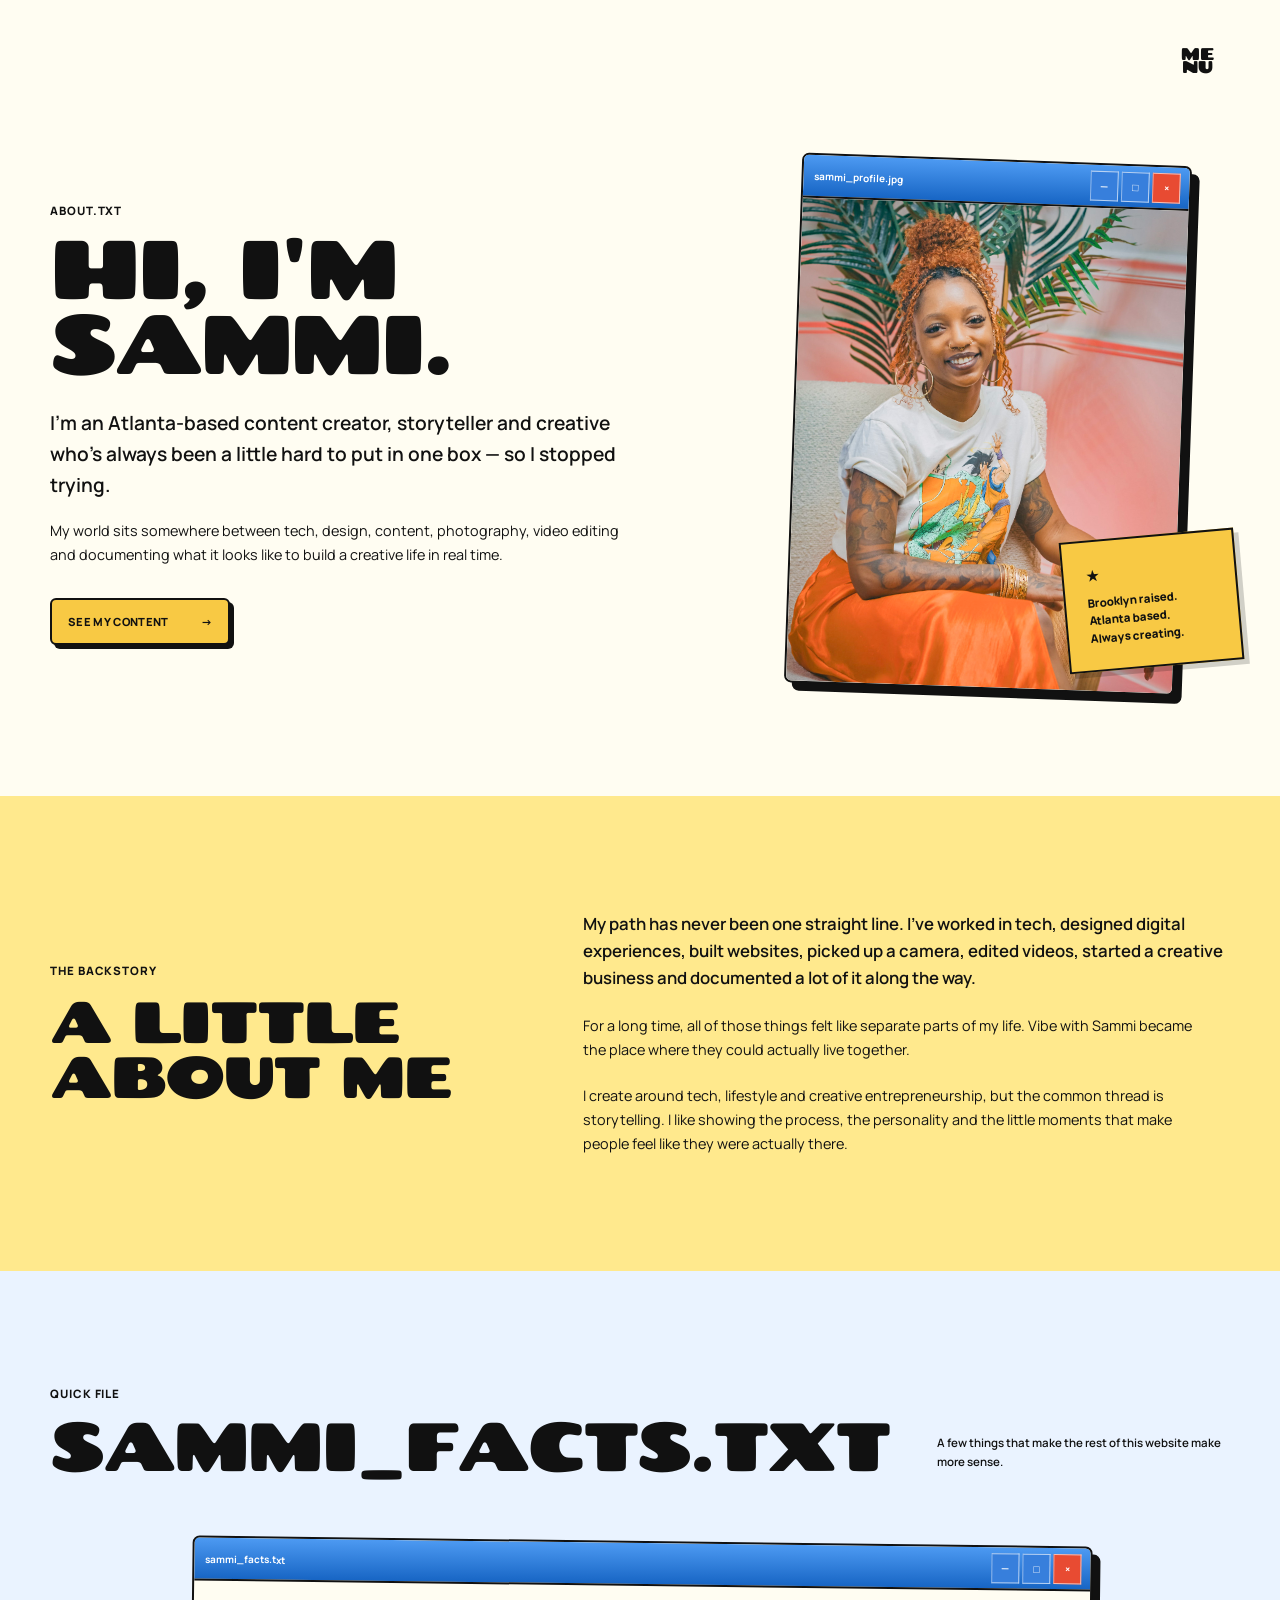
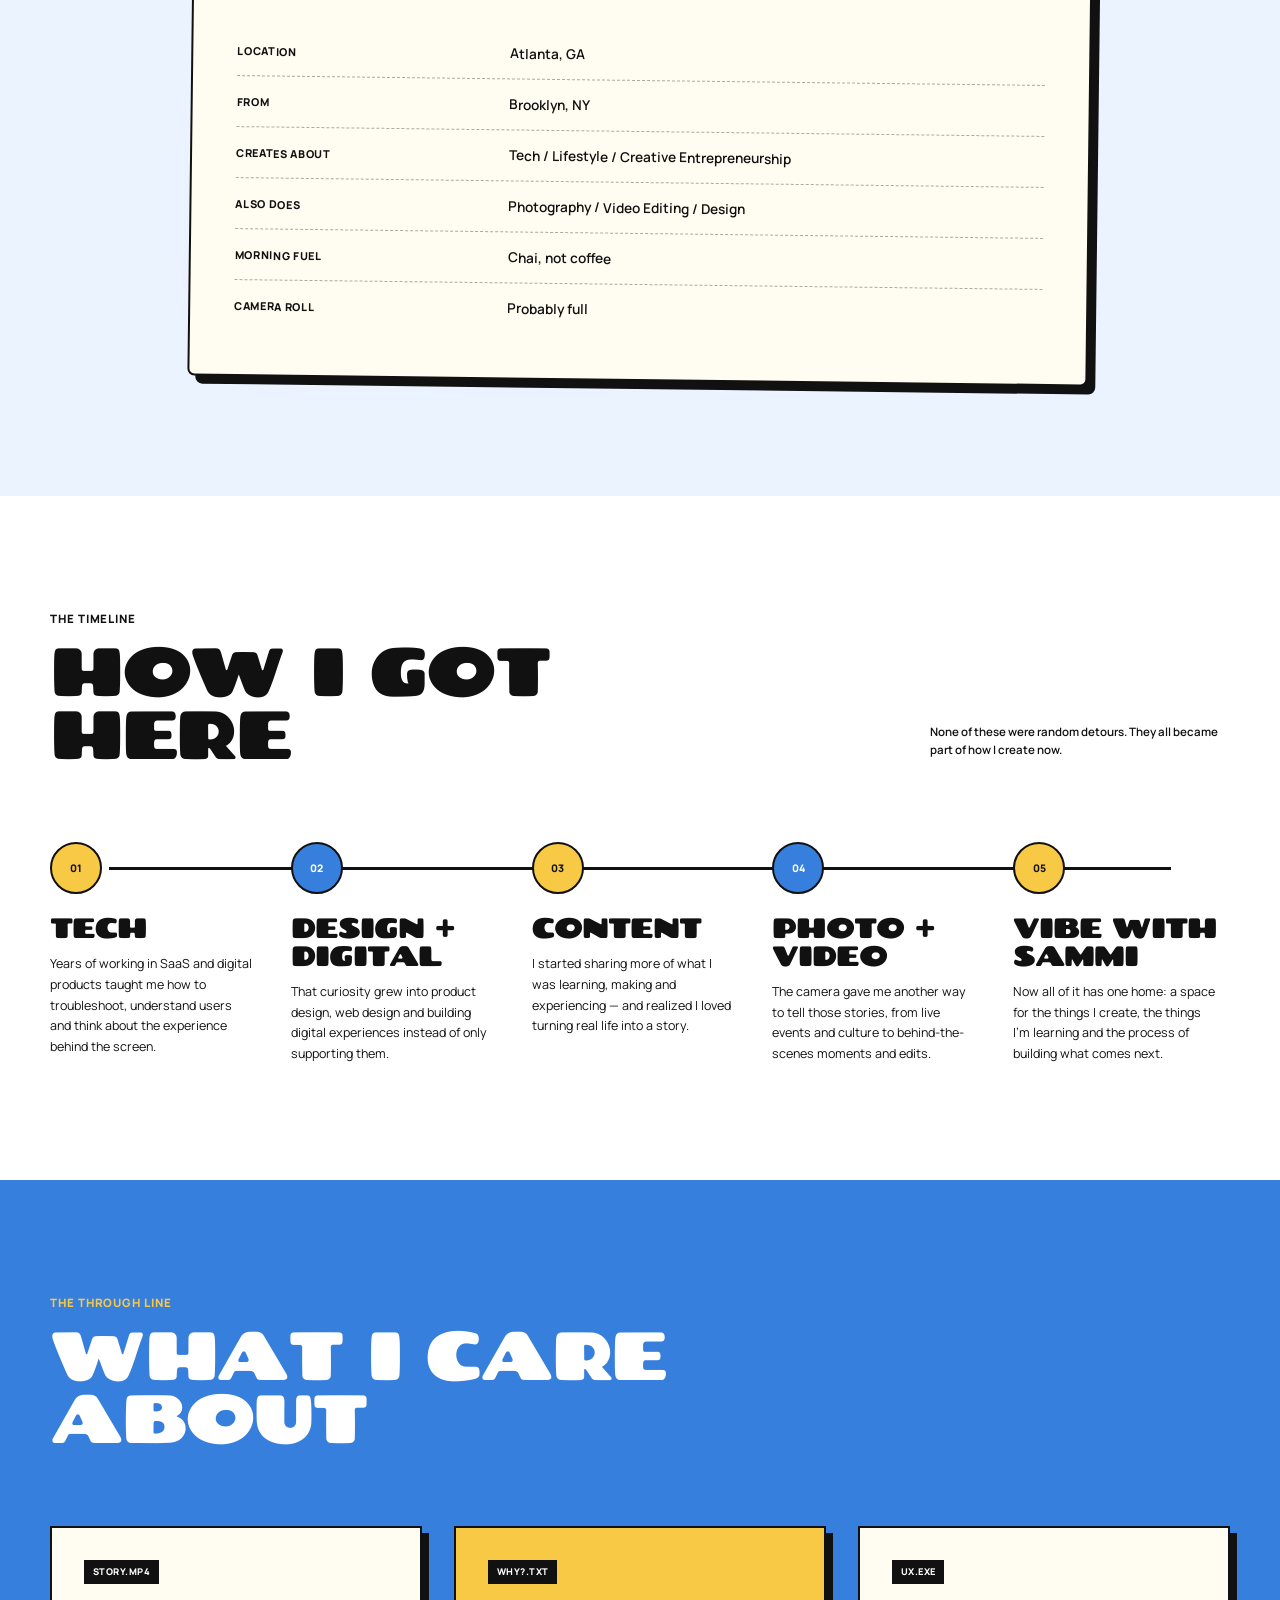
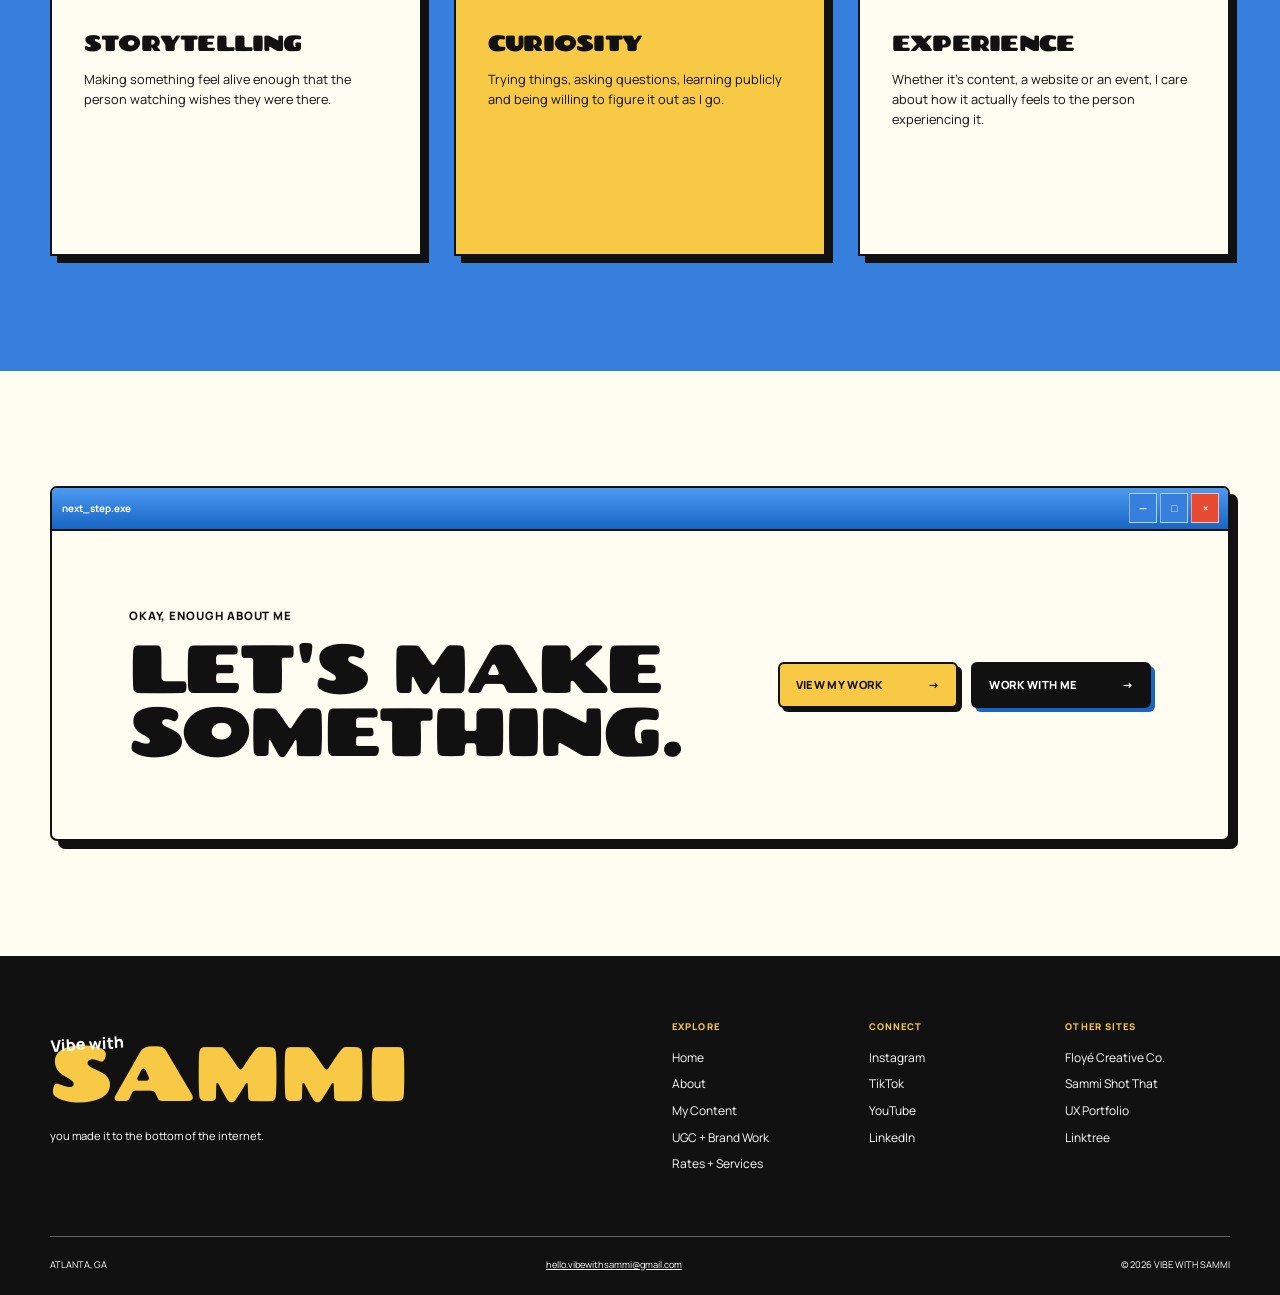
==== commit d2eed1e6: "add favicon" ====
--- a/about.html
+++ b/about.html
@@ -4,6 +4,8 @@
     <meta charset="UTF-8" />
     <meta name="viewport" content="width=device-width, initial-scale=1.0" />
     <title>About | Vibe With Sammi</title>
+    <link rel="icon" type="image/png" href="assets/favicon.png" />
+
     <link rel="preconnect" href="https://fonts.googleapis.com" />
     <link rel="preconnect" href="https://fonts.gstatic.com" crossorigin />
     <link
--- a/style.css
+++ b/style.css
@@ -976,11 +976,10 @@
 
 .content-hero-image img {
   display: block;
-
   width: 100%;
   height: 100%;
-
   object-fit: cover;
+  object-position: center 30%
 }
 
 /* Sticky note */
@@ -2811,7 +2810,7 @@
 
   height: 100%;
 
-  object-fit: cover;
+  object-fit: fill;
 }
 
 .work-preview-image img:not([src]),
@@ -4598,7 +4597,8 @@
 .content-grid {
   display: grid;
 
-  grid-template-columns: repeat(3, minmax(0, 1fr));
+  grid-template-columns: repeat(3, minmax(0, 280px));
+  justify-content: center;
 
   gap: clamp(2rem, 4vw, 3.5rem) clamp(1.25rem, 2.5vw, 2rem);
 }
@@ -4613,7 +4613,7 @@
 .content-card-media {
   position: relative;
 
-  aspect-ratio: 4 / 5;
+  aspect-ratio: 9 / 16;
 
   overflow: hidden;
 
@@ -4633,6 +4633,13 @@
   object-fit: cover;
 
   transition: transform 220ms ease;
+}
+
+.content-card-media video {
+  display: block;
+  width: 100%;
+  height: 100%;
+  object-fit: cover;
 }
 
 .content-card:hover .content-card-media img {
@@ -5167,6 +5174,7 @@
   width: 100%;
   height: 100%;
   object-fit: cover;
+  object-position: center 20%;
 }
 
 .ugc-hero-note {
@@ -7043,7 +7051,7 @@
 
 .media-audience {
   padding: var(--section-space) 0;
-  background: var(--blue);
+  background: var(--cream);
 }
 
 .audience-window {
@@ -7497,6 +7505,13 @@
   object-fit: cover;
 }
 
+.media-work-video {
+  display: block;
+  width: 100%;
+  height: 100%;
+  object-fit: cover;
+}
+
 .media-work-label {
   display: flex;
   align-items: center;
